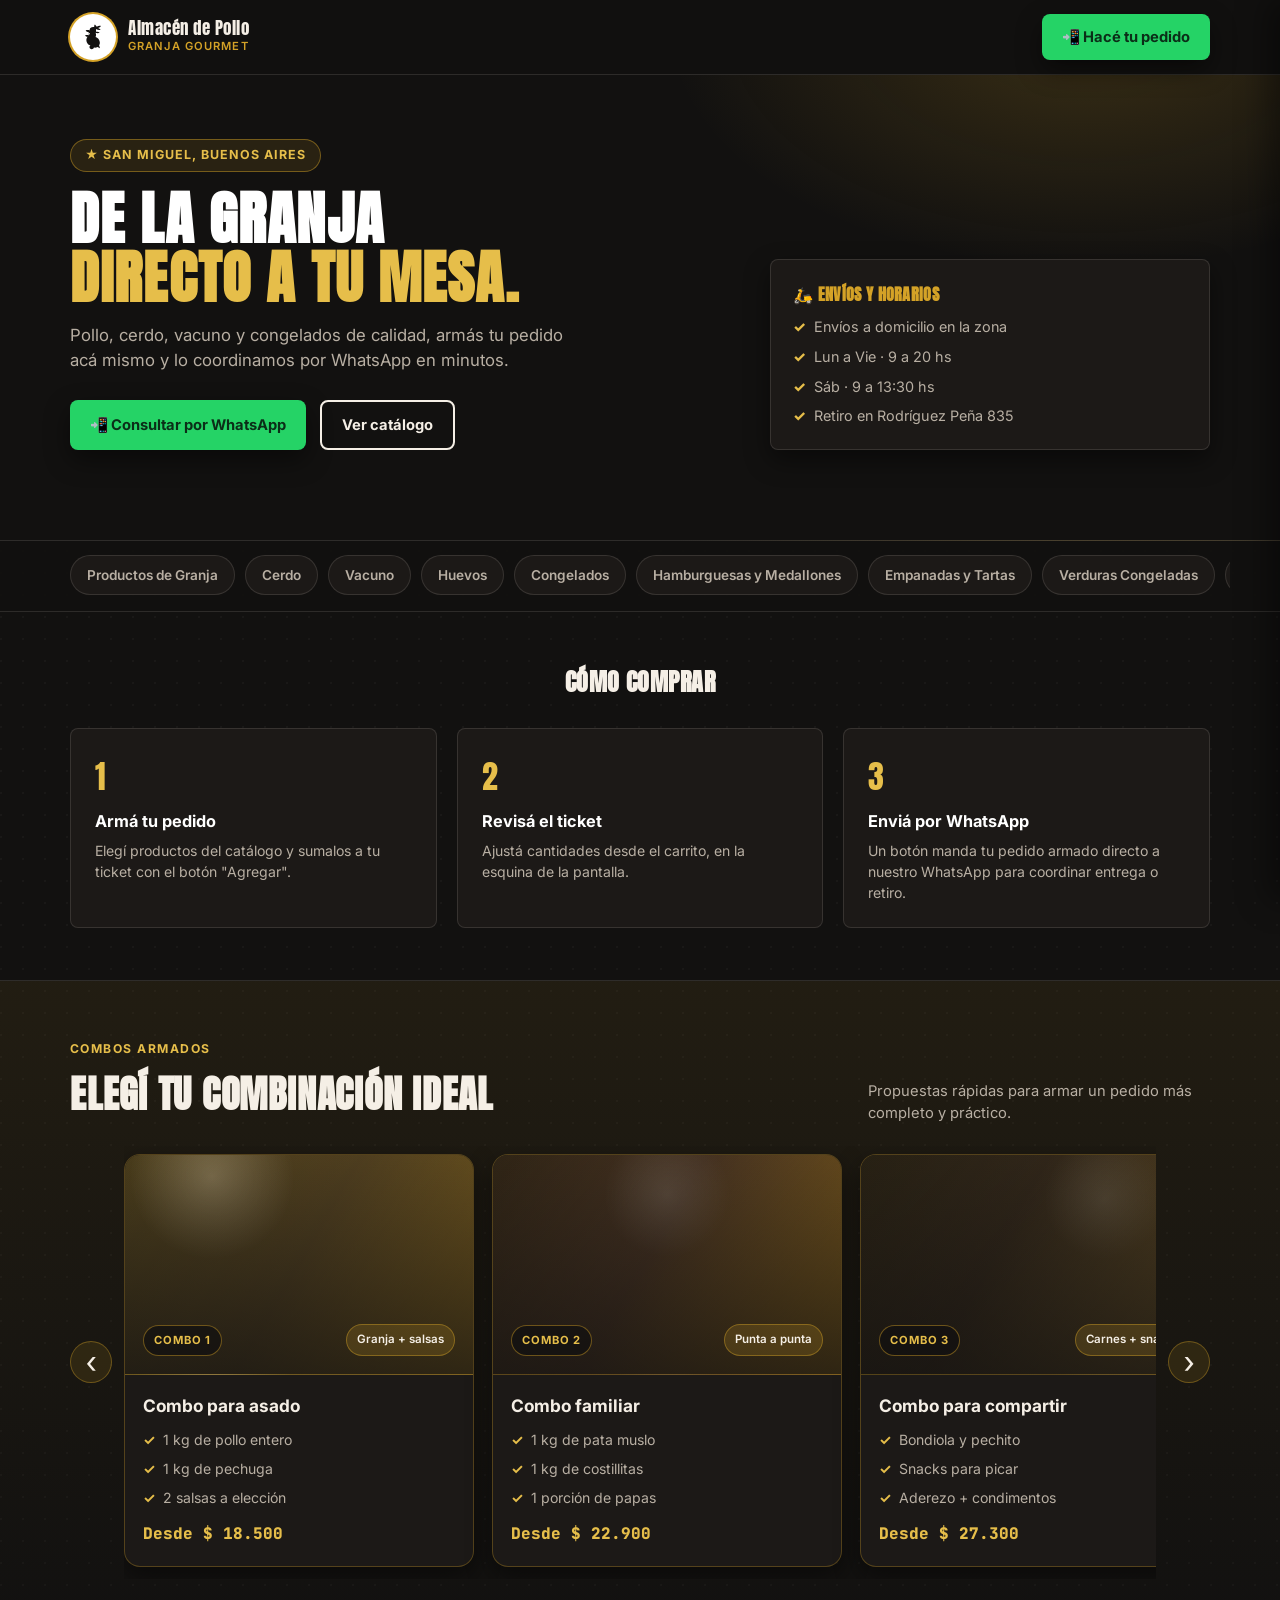
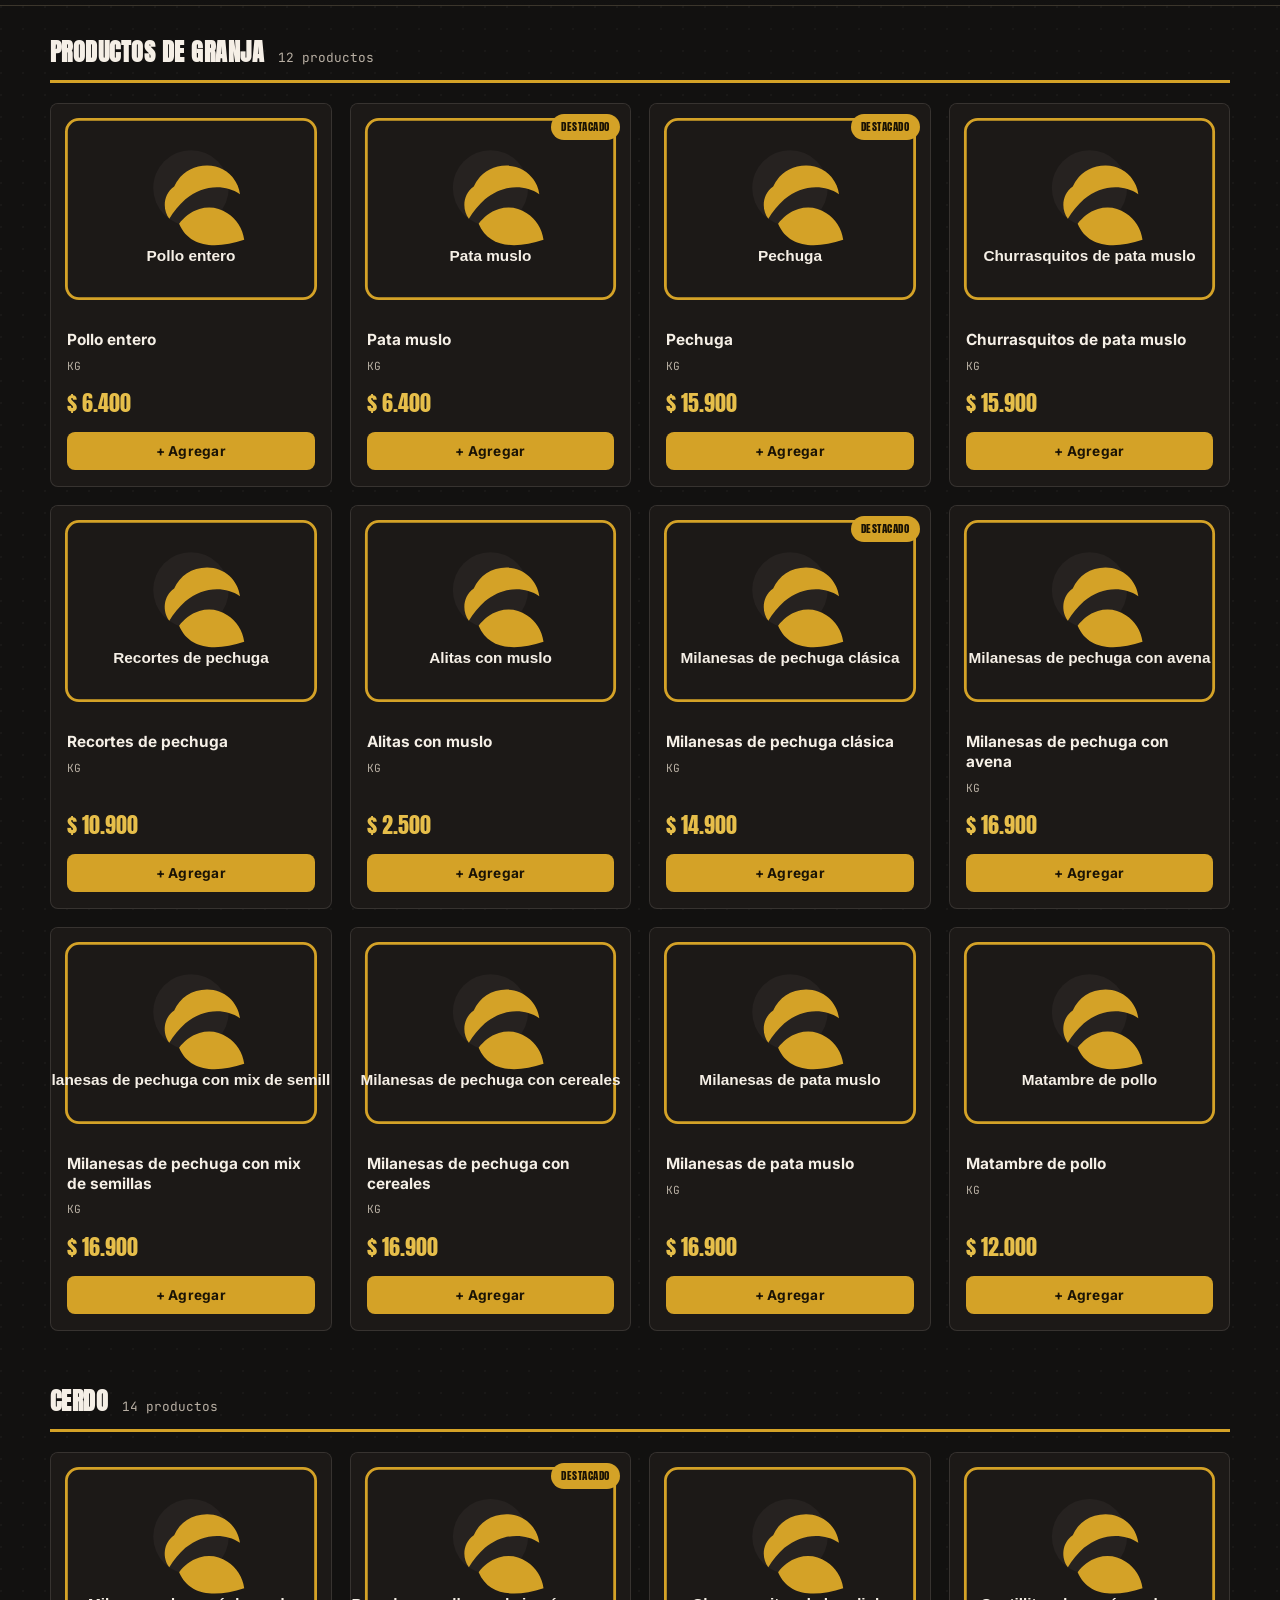
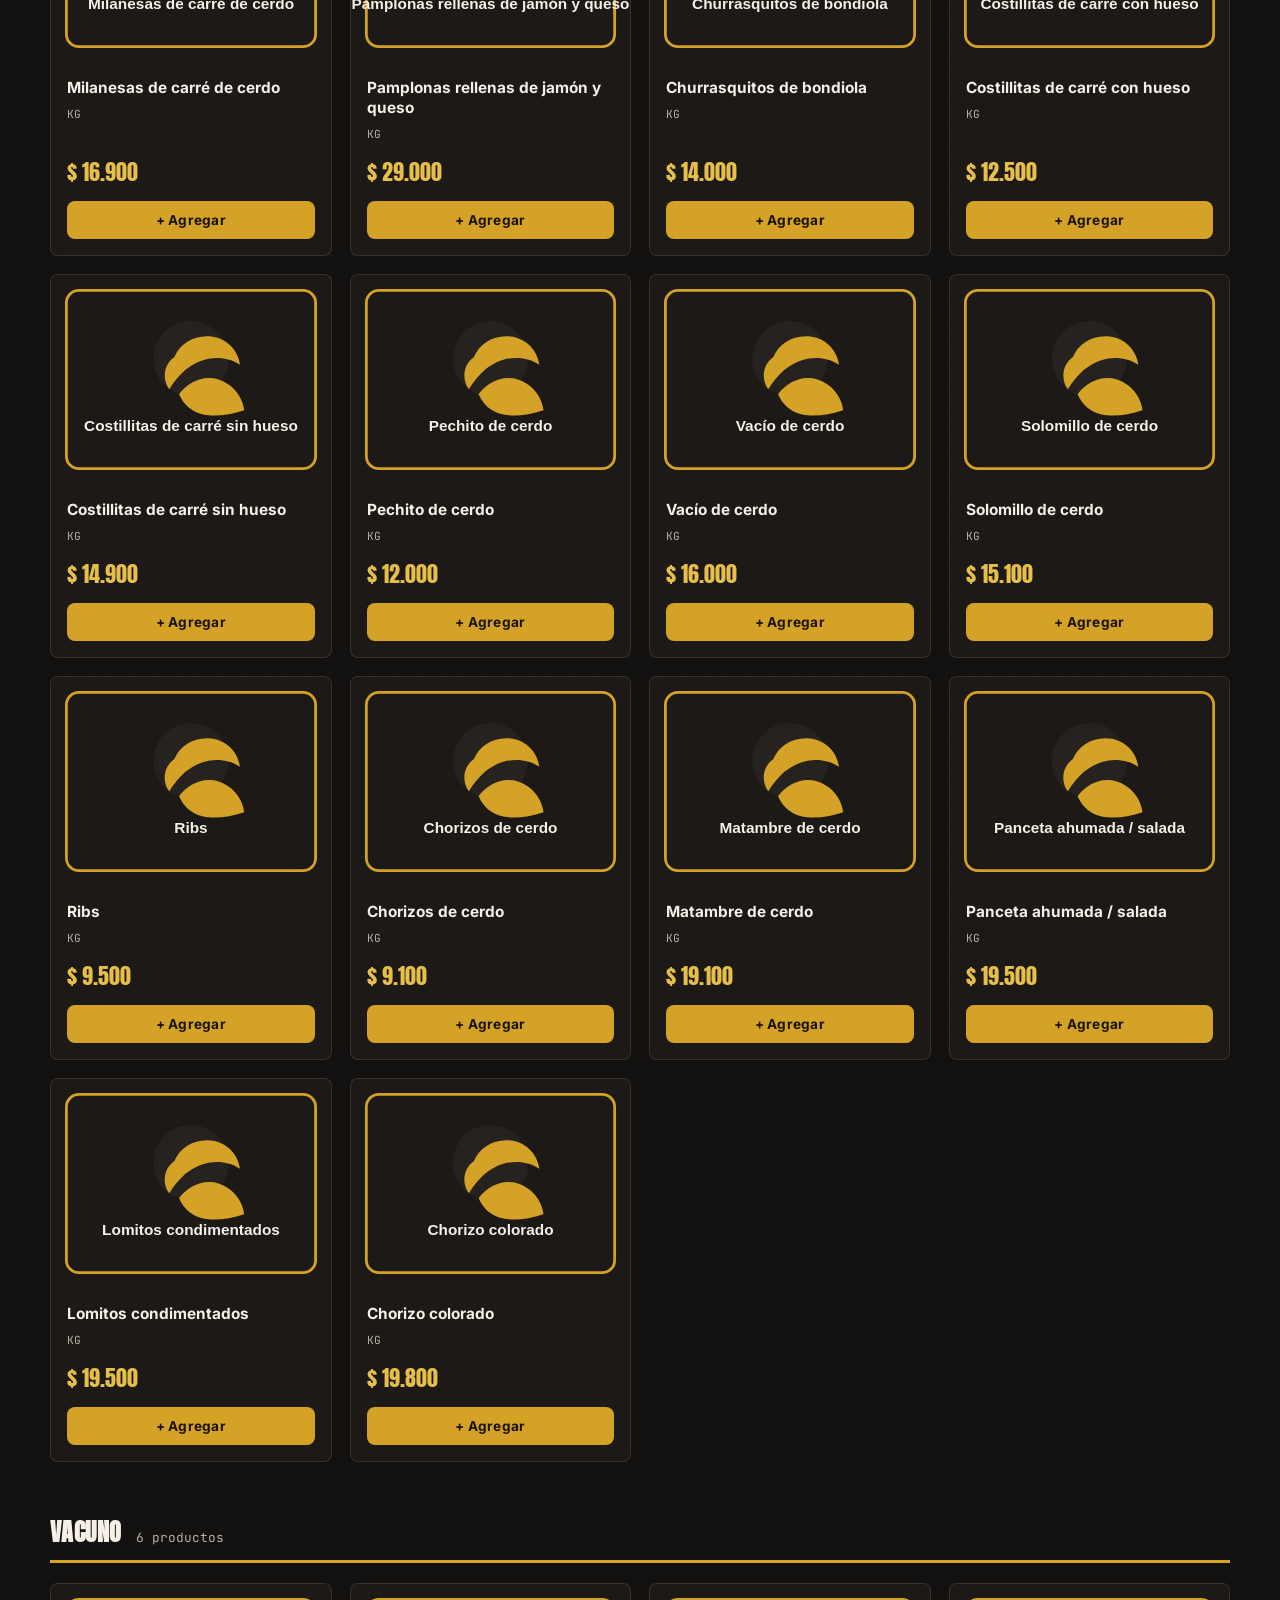
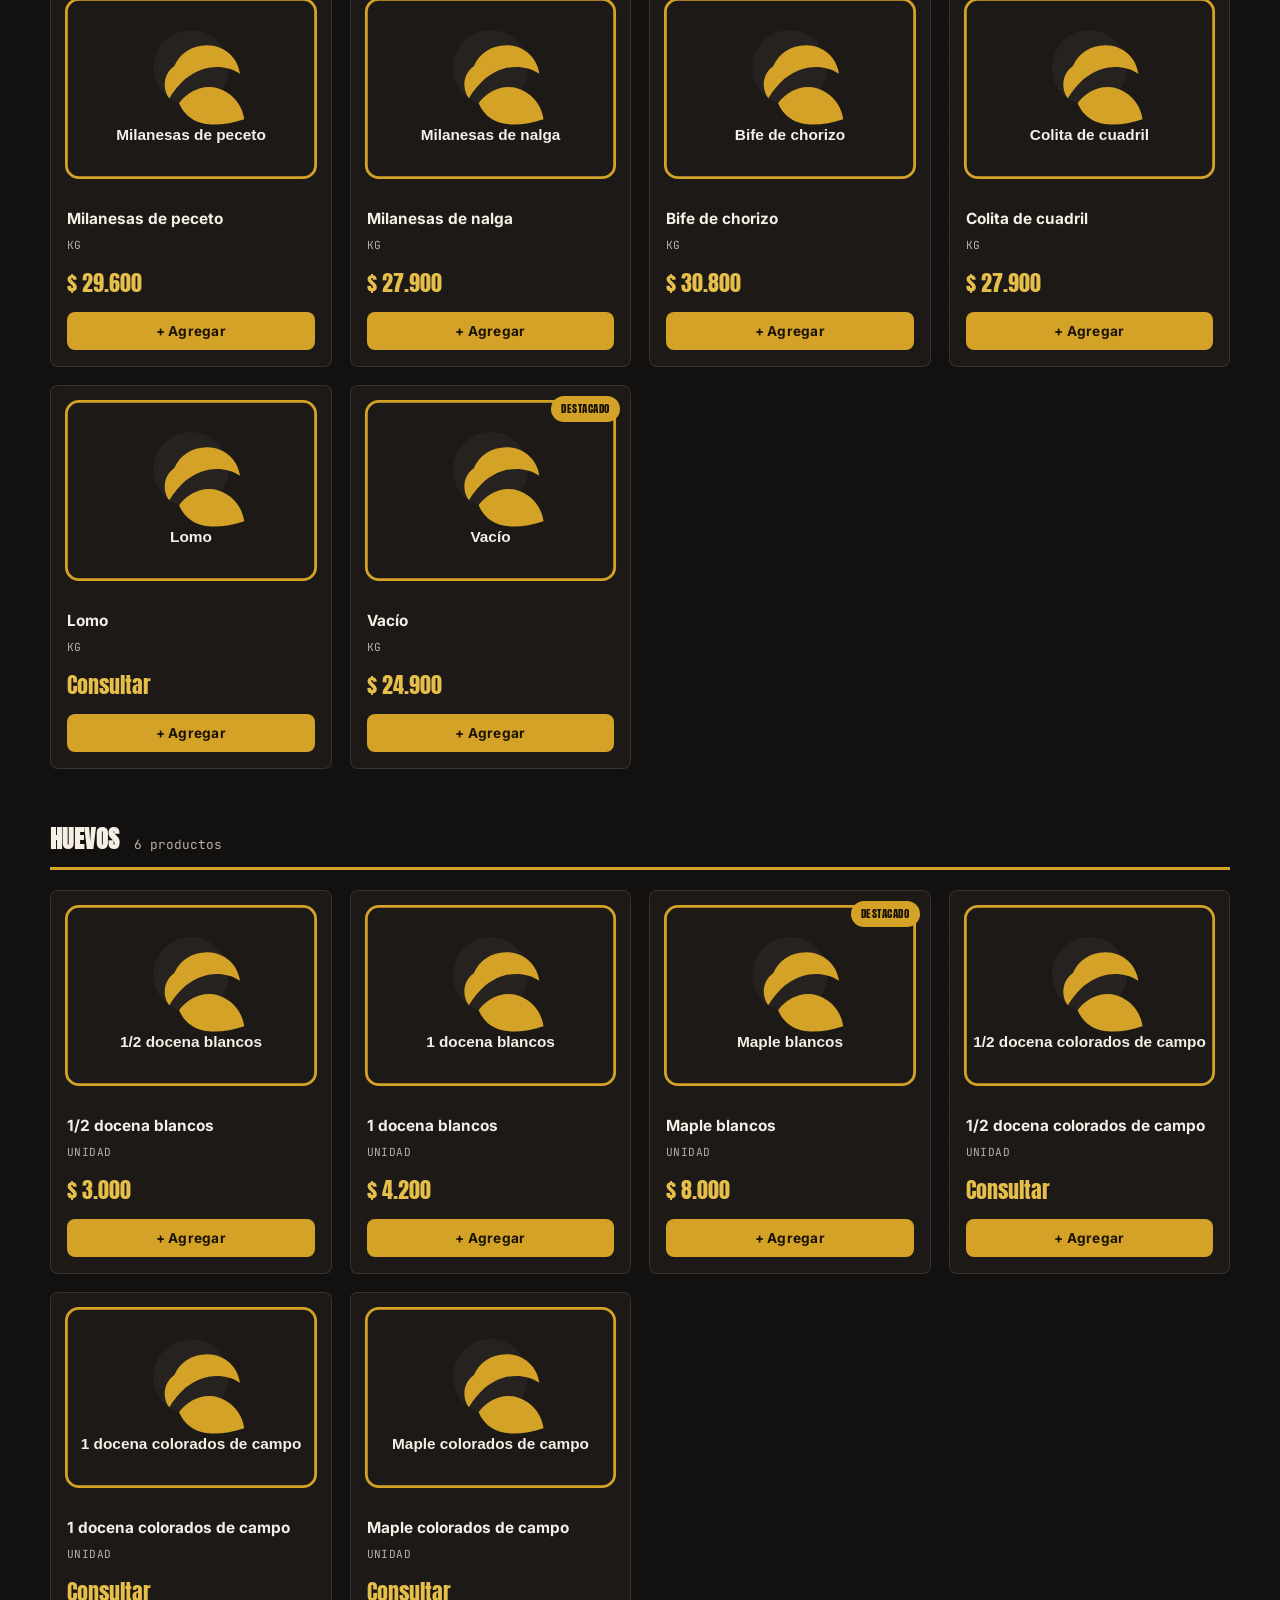
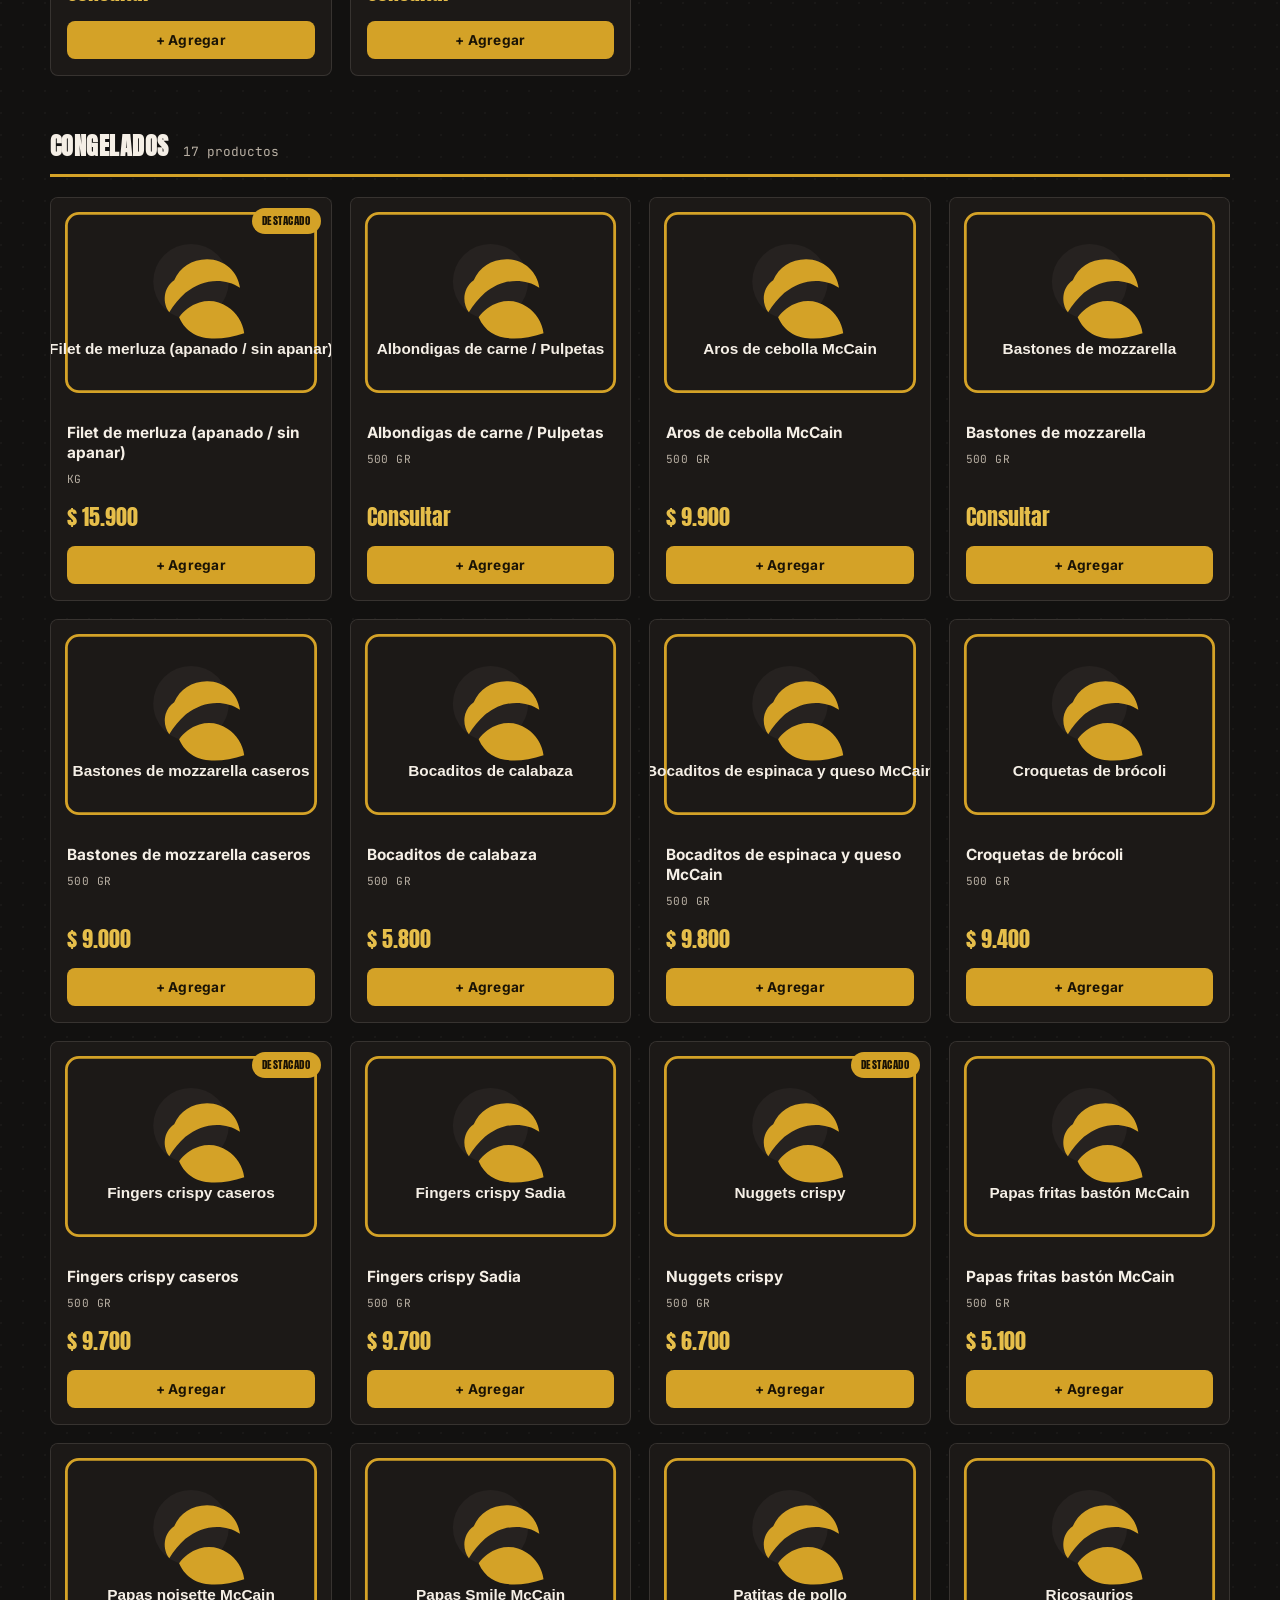
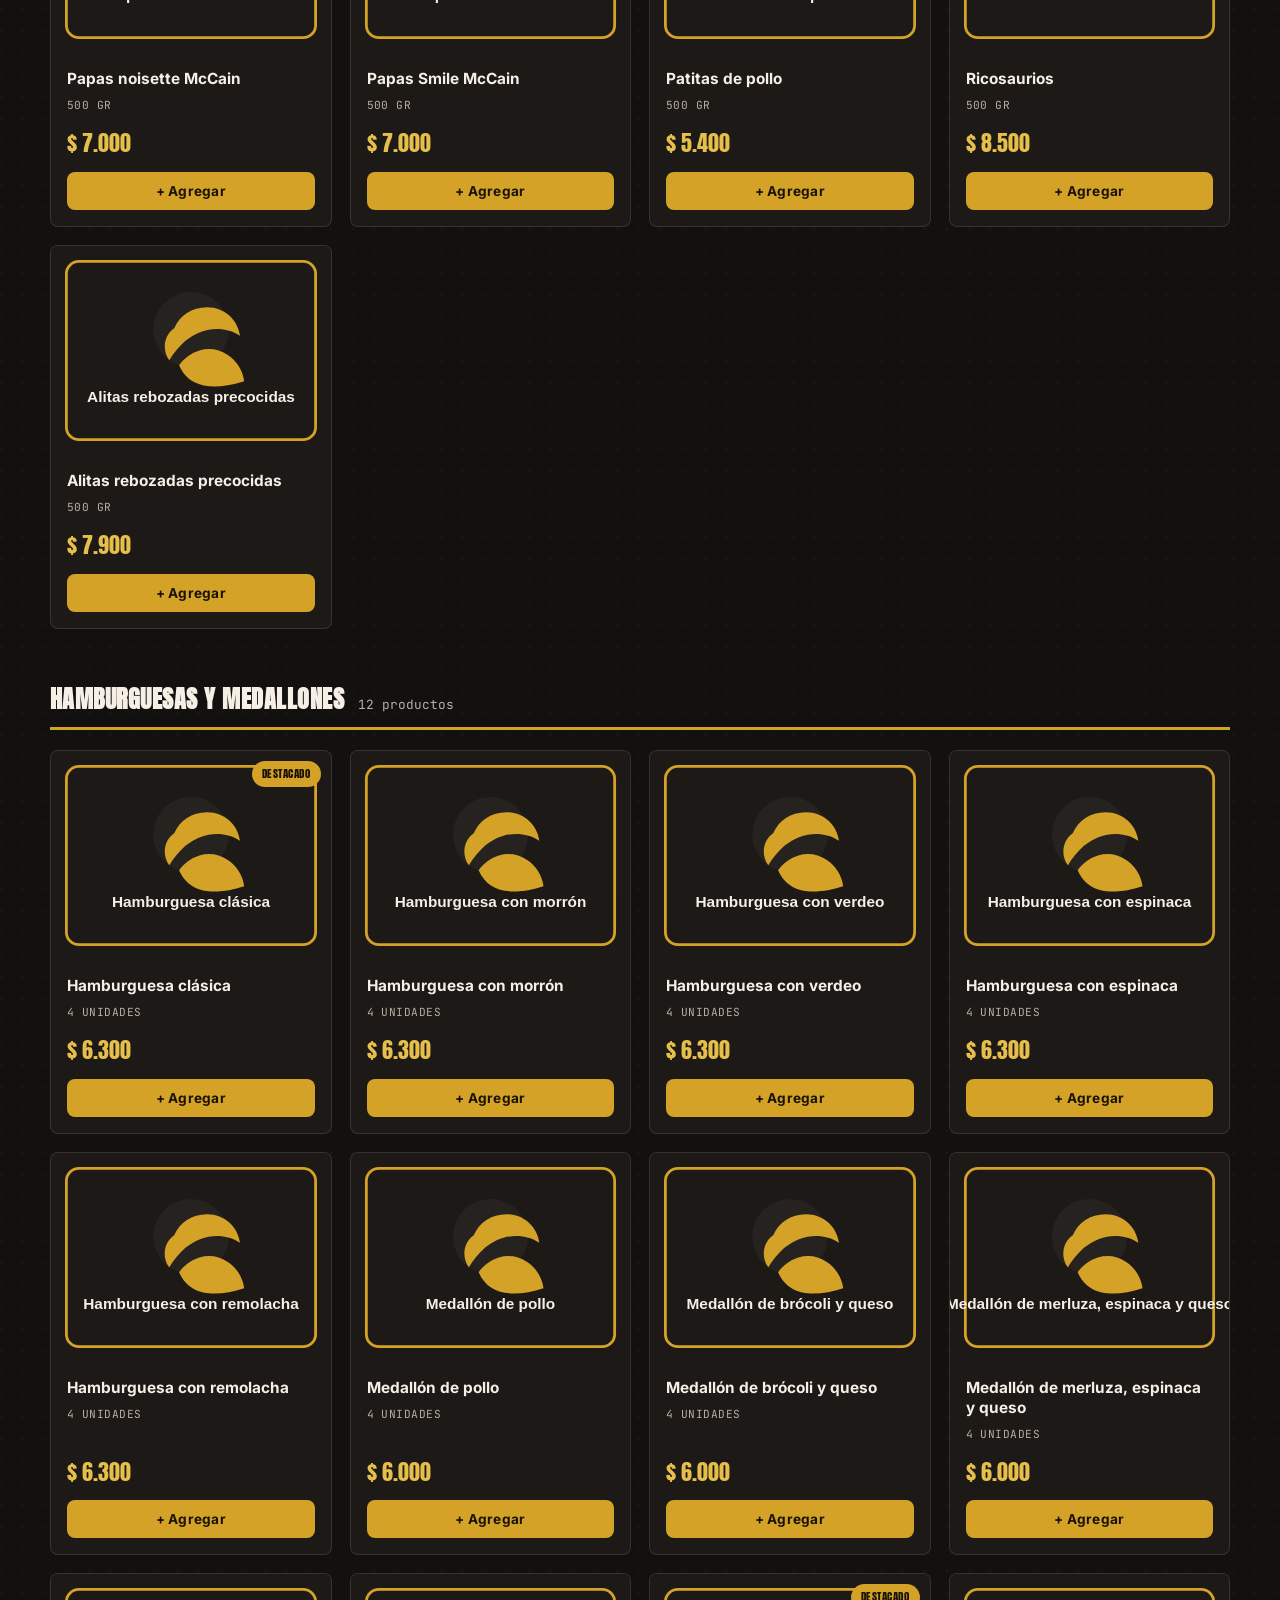
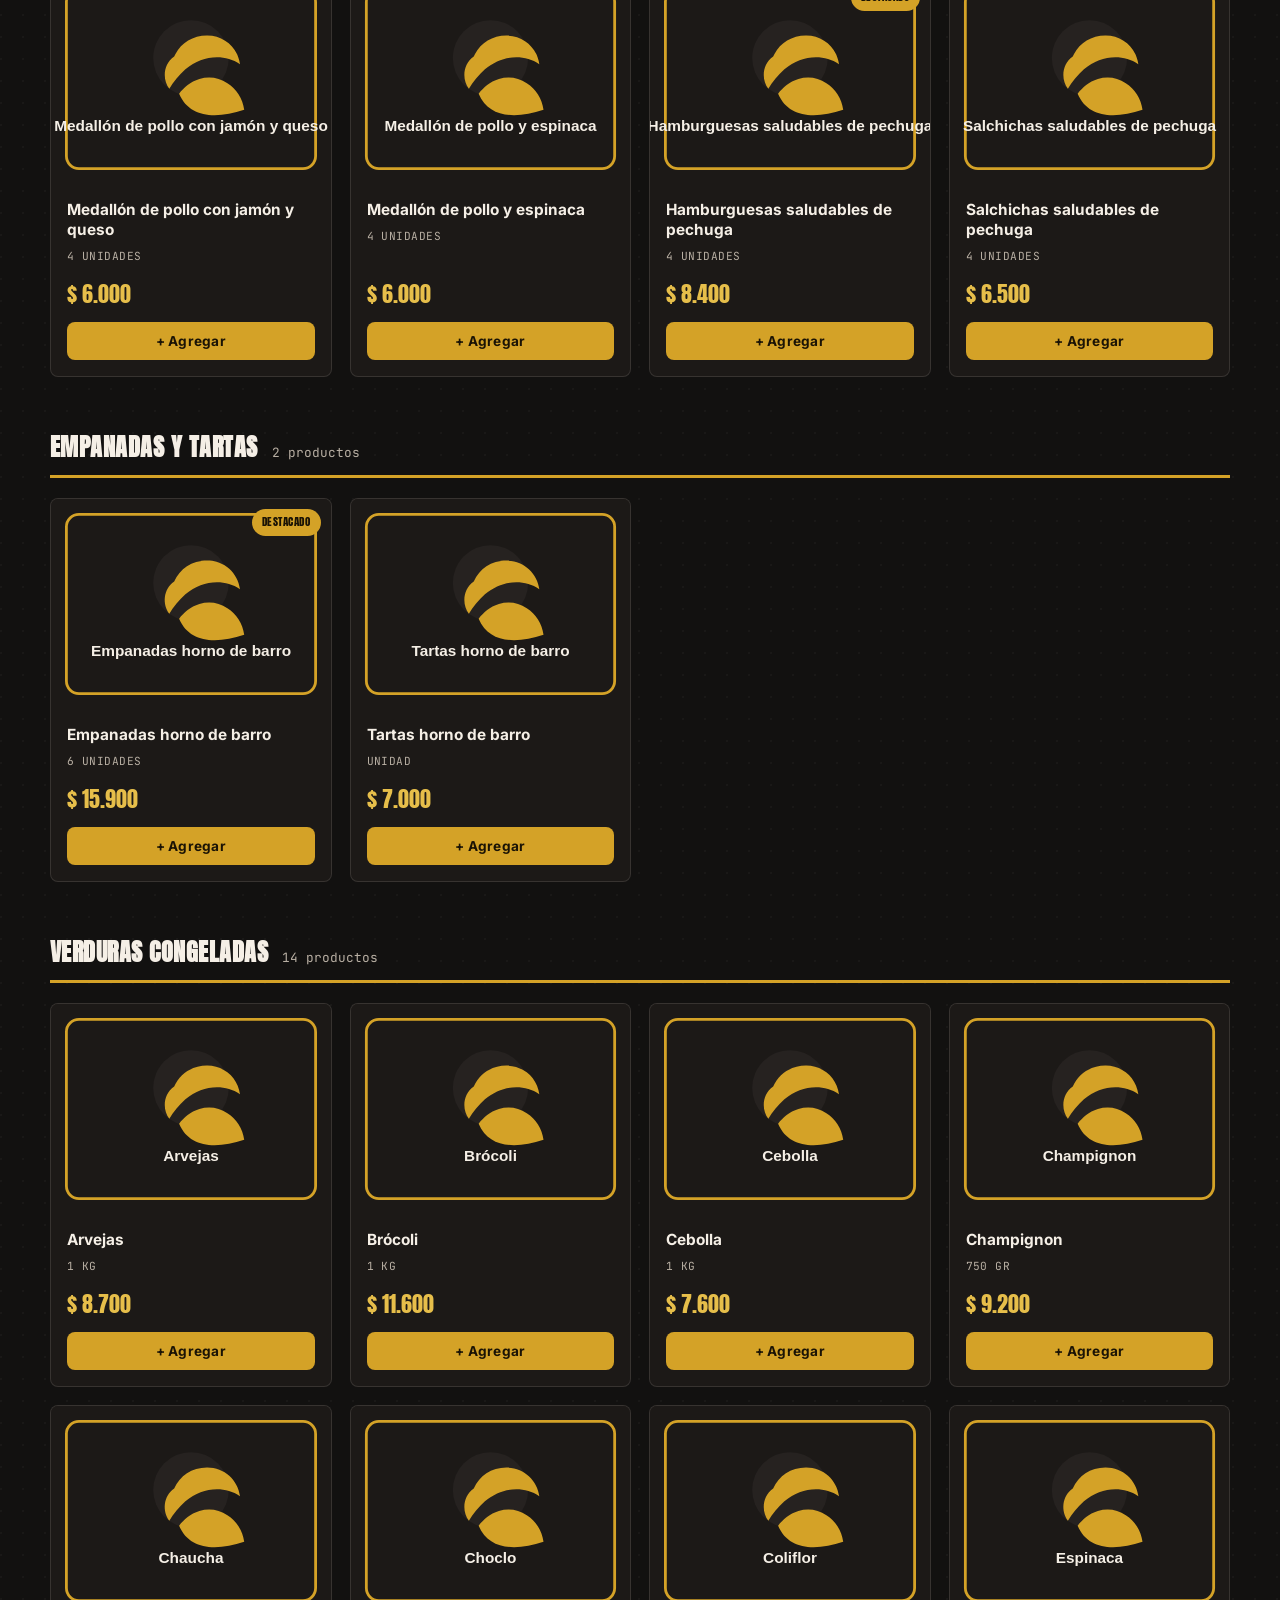
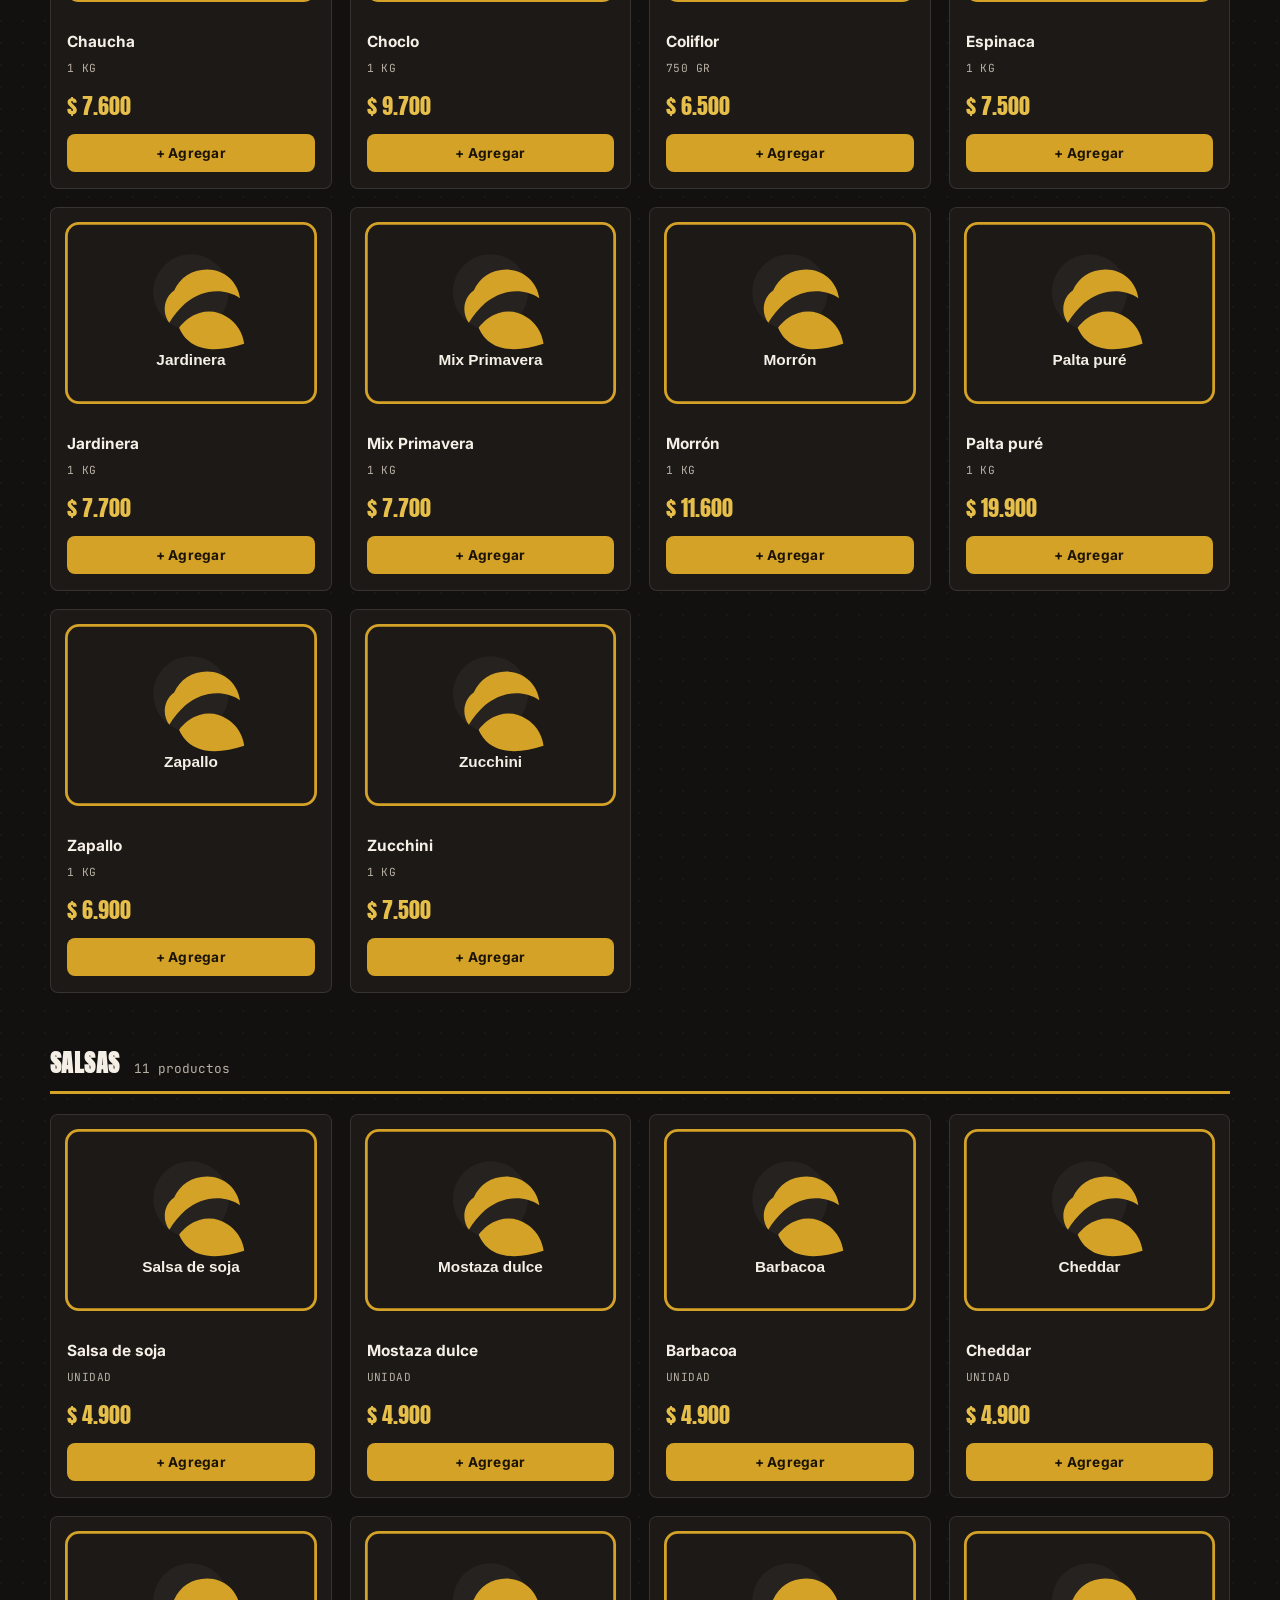
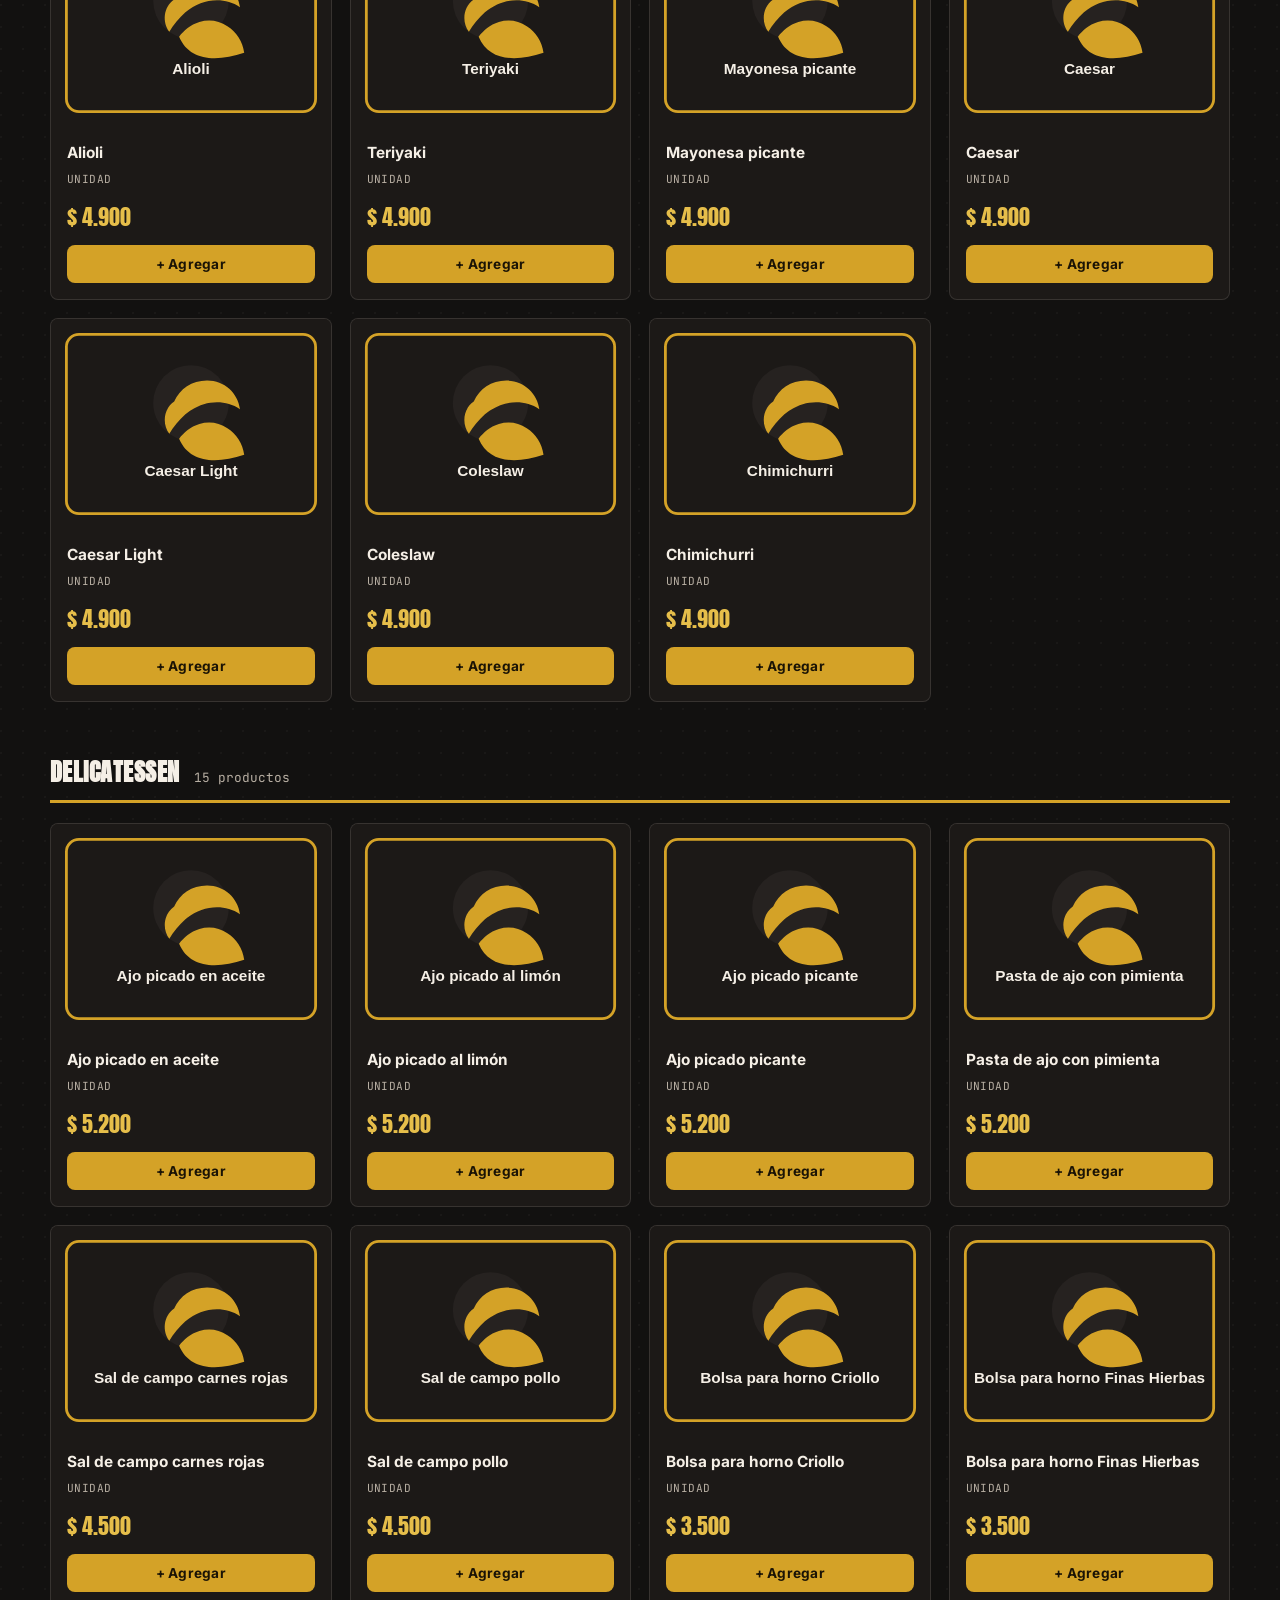
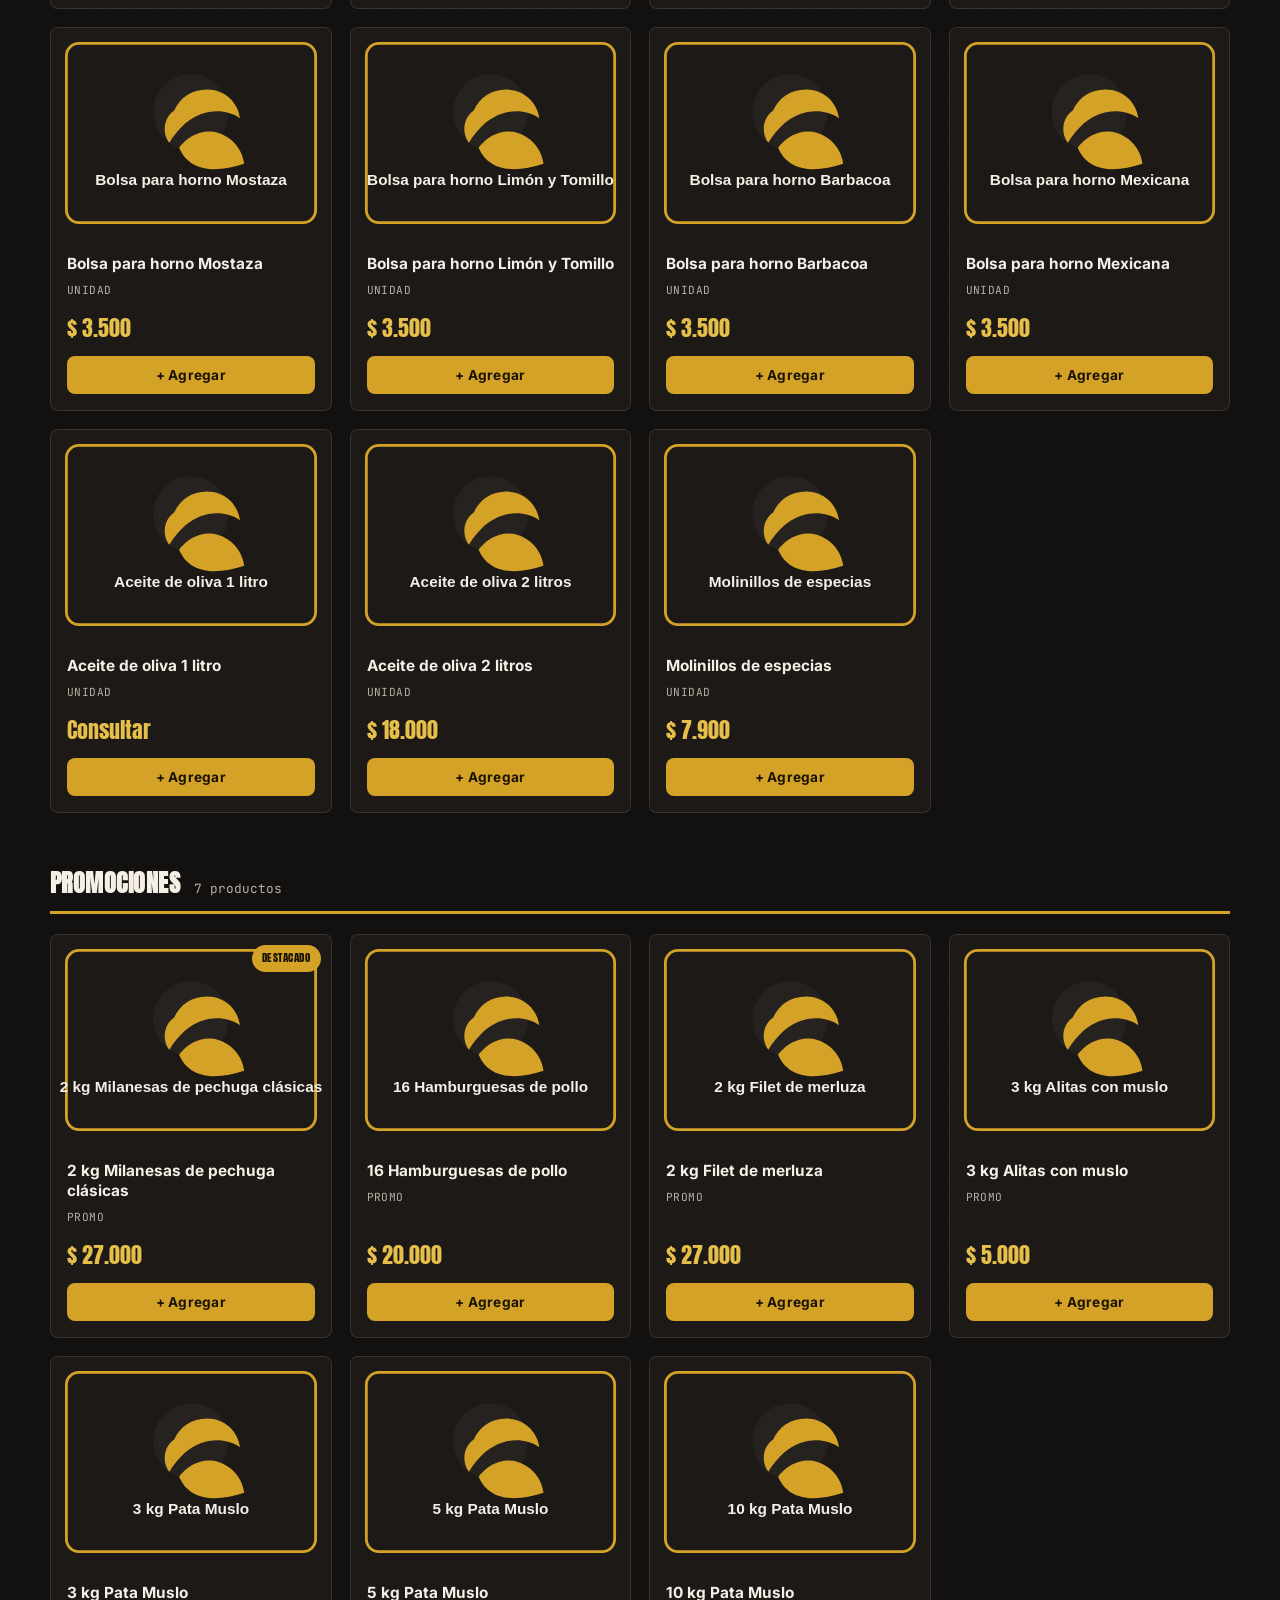
==== index.html @ 1ec7e3c0 "Rename index1.html to index.html" ====
<!DOCTYPE html>
<html lang="es-AR">
<head>
<meta charset="UTF-8">
<meta name="viewport" content="width=device-width, initial-scale=1.0">
<title>Almacén de Pollo · Granja Gourmet</title>
<link rel="preconnect" href="https://fonts.googleapis.com">
<link rel="preconnect" href="https://fonts.gstatic.com" crossorigin>
<link href="https://fonts.googleapis.com/css2?family=Anton&family=Inter:wght@400;500;600;700;800&family=JetBrains+Mono:wght@400;500;600;700&display=swap" rel="stylesheet">
<link rel="stylesheet" href="css/styles.css">
</head>
<body>

<!-- ============================================
     HEADER
     ============================================ -->
<header class="site-header">
  <div class="container">
    <div class="brand">
      <div class="brand-badge">
        <!-- Ícono de gallo, inspirado en el isologo real (círculo blanco + gallo).
             Reemplazar por el archivo de logo definitivo del cliente cuando esté disponible. -->
        <svg viewBox="0 0 100 100" xmlns="http://www.w3.org/2000/svg" aria-label="Almacén de Pollo">
          <path fill="#121110" d="M62 18c4-3 9-4 13-2-2 3-5 5-9 6 3 1 6 3 8 6-5 1-10 0-14-3-1 3-1 6 0 9 4-1 8 0 11 3-4 2-9 2-13 0 2 4 2 9 0 13 7 2 12 8 13 15 1 4 0 8-2 11l3 9-8-4c-3 2-7 3-11 2-1 3-4 5-7 5-4 0-7-3-7-7 0-2 1-4 3-5-5-1-9-4-11-9-3-6-2-13 2-18-3 0-6-2-8-4 4-2 9-2 13 0-2-3-2-7-1-10-4 0-8-2-10-5 4-2 9-2 13 0-1-3 0-6 2-8 3-3 8-4 12-3-1-3 0-6 2-8z"/>
          <circle cx="38" cy="40" r="2.4" fill="#fff"/>
        </svg>
      </div>
      <div>
        <div class="brand-name">Almacén de Pollo</div>
        <div class="brand-tag">Granja Gourmet</div>
      </div>
    </div>
    <a class="btn btn-wa" href="https://wa.me/541131405747" target="_blank" rel="noopener">
      📲 Hacé tu pedido
    </a>
  </div>
</header>

<!-- ============================================
     HERO
     ============================================ -->
<section class="hero">
  <div class="container">
    <div>
      <span class="hero-eyebrow">★ San Miguel, Buenos Aires</span>
      <h1>De la granja<br><span>directo a tu mesa.</span></h1>
      <p>Pollo, cerdo, vacuno y congelados de calidad, armás tu pedido acá mismo y lo coordinamos por WhatsApp en minutos.</p>
      <div class="hero-ctas">
        <a class="btn btn-wa" href="https://wa.me/541131405747" target="_blank" rel="noopener">📲 Consultar por WhatsApp</a>
        <a class="btn btn-ghost" href="#catalogo">Ver catálogo</a>
      </div>
    </div>
    <div class="hero-card">
      <h3>🛵 Envíos y horarios</h3>
      <ul>
        <li>Envíos a domicilio en la zona</li>
        <li>Lun a Vie · 9 a 20 hs</li>
        <li>Sáb · 9 a 13:30 hs</li>
        <li>Retiro en Rodríguez Peña 835</li>
      </ul>
    </div>
  </div>
</section>

<!-- ============================================
     NAV DE CATEGORÍAS (se completa por JS más adelante)
     ============================================ -->
<nav class="cat-nav" id="catNav" aria-label="Categorías del catálogo">
  <div class="container" id="catNavList"></div>
</nav>

<!-- ============================================
     CÓMO COMPRAR
     ============================================ -->
<section class="pasos">
  <div class="container">
    <h2>Cómo comprar</h2>
    <div class="pasos-grid">
      <div class="paso">
        <span class="paso-n">1</span>
        <h3>Armá tu pedido</h3>
        <p>Elegí productos del catálogo y sumalos a tu ticket con el botón "Agregar".</p>
      </div>
      <div class="paso">
        <span class="paso-n">2</span>
        <h3>Revisá el ticket</h3>
        <p>Ajustá cantidades desde el carrito, en la esquina de la pantalla.</p>
      </div>
      <div class="paso">
        <span class="paso-n">3</span>
        <h3>Enviá por WhatsApp</h3>
        <p>Un botón manda tu pedido armado directo a nuestro WhatsApp para coordinar entrega o retiro.</p>
      </div>
    </div>
  </div>
</section>

<!-- ============================================
     COMBOS ARMADOS
     ============================================ -->
<section class="combos-showcase" aria-label="Combos armados">
  <div class="container">
    <div class="section-title-wrap">
      <div>
        <span class="eyebrow">Combos armados</span>
        <h2>Elegí tu combinación ideal</h2>
      </div>
      <p>Propuestas rápidas para armar un pedido más completo y práctico.</p>
    </div>

    <div class="combo-carousel" data-carousel>
      <button class="combo-arrow combo-prev" type="button" aria-label="Ver combos anteriores">‹</button>

      <div class="combo-track" data-track>
        <article class="combo-card">
          <div class="combo-media combo-media-1">
            <span class="combo-badge">Combo 1</span>
            <span class="combo-label">Granja + salsas</span>
          </div>
          <div class="combo-info">
            <h3>Combo para asado</h3>
            <ul>
              <li>1 kg de pollo entero</li>
              <li>1 kg de pechuga</li>
              <li>2 salsas a elección</li>
            </ul>
            <div class="combo-price">Desde $ 18.500</div>
          </div>
        </article>

        <article class="combo-card">
          <div class="combo-media combo-media-2">
            <span class="combo-badge">Combo 2</span>
            <span class="combo-label">Punta a punta</span>
          </div>
          <div class="combo-info">
            <h3>Combo familiar</h3>
            <ul>
              <li>1 kg de pata muslo</li>
              <li>1 kg de costillitas</li>
              <li>1 porción de papas</li>
            </ul>
            <div class="combo-price">Desde $ 22.900</div>
          </div>
        </article>

        <article class="combo-card">
          <div class="combo-media combo-media-3">
            <span class="combo-badge">Combo 3</span>
            <span class="combo-label">Carnes + snacks</span>
          </div>
          <div class="combo-info">
            <h3>Combo para compartir</h3>
            <ul>
              <li>Bondiola y pechito</li>
              <li>Snacks para picar</li>
              <li>Aderezo + condimentos</li>
            </ul>
            <div class="combo-price">Desde $ 27.300</div>
          </div>
        </article>
      </div>

      <button class="combo-arrow combo-next" type="button" aria-label="Ver más combos">›</button>
    </div>
  </div>
</section>

<!-- ============================================
     CATÁLOGO (se completa por JS más adelante)
     ============================================ -->
<main class="catalogo container" id="catalogo">
  <div id="catalogRoot"></div>
</main>

<!-- ============================================
     POR QUÉ ELEGIRNOS
     ============================================ -->
<section class="confianza">
  <div class="container">
    <h2>Por qué elegirnos</h2>
    <div class="conf-item">
      <span class="num">01</span>
      <h3>Siempre fresco</h3>
      <p>Recibimos mercadería seguido y separamos lo que va directo al freezer para que llegue en su punto.</p>
    </div>
    <div class="conf-item">
      <span class="num">02</span>
      <h3>Prolijo, de punta a punta</h3>
      <p>Cortes parejos, envasado prolijo y buena presentación en cada pedido, sea chico o grande.</p>
    </div>
    <div class="conf-item">
      <span class="num">03</span>
      <h3>Variedad real</h3>
      <p>Más de 100 productos entre pollo, cerdo, vacuno, congelados, salsas y delicatessen, todo en un solo lugar.</p>
    </div>
  </div>
</section>

<!-- ============================================
     UBICACIÓN
     ============================================ -->
<section class="ubicacion">
  <div class="container">
    <div>
      <h2>Ubicación y contacto</h2>
      <ul class="info-list">
        <li><b>📍 Dirección:</b> Rodríguez Peña 835, San Miguel, Buenos Aires</li>
        <li><b>📱 WhatsApp:</b> <a href="https://wa.me/541131405747" target="_blank" rel="noopener">11 3140-5747</a></li>
        <li><b>🕒 Horarios:</b> Lun a Vie 9-20 hs · Sáb 9-13:30 hs · Dom cerrado</li>
      </ul>
      <a class="btn btn-wa" href="https://wa.me/541131405747" target="_blank" rel="noopener">📲 Escribinos ahora</a>
    </div>
    <div class="map-embed">
      <iframe
        title="Ubicación Almacén de Pollo"
        loading="lazy"
        src="https://www.google.com/maps?q=Rodr%C3%ADguez+Pe%C3%B1a+835,+San+Miguel,+Buenos+Aires&output=embed">
      </iframe>
    </div>
  </div>
</section>

<footer class="site-footer">
  <div class="container site-footer-inner">
    <div class="footer-brand">
      <p><strong>Almacén de Pollo · Granja Gourmet</strong></p>
      <p>Carne fresca, cortes de calidad y atención directa en San Miguel.</p>
    </div>

    <div class="footer-links">
      <h4>Contacto</h4>
      <ul>
        <li><a href="https://wa.me/541131405747" target="_blank" rel="noopener">WhatsApp: 11 3140-5747</a></li>
        <li><a href="mailto:hola@almacendepollo.com.ar">hola@almacendepollo.com.ar</a></li>
        <li><a href="https://www.instagram.com/" target="_blank" rel="noopener">Instagram: @almacendepollo</a></li>
        <li><a href="https://www.facebook.com/" target="_blank" rel="noopener">Facebook: /almacendepollo</a></li>
      </ul>
    </div>

    <div class="footer-links">
      <h4>Visitanos</h4>
      <ul>
        <li>Rodríguez Peña 835</li>
        <li>San Miguel, Buenos Aires</li>
        <li>Lun a Vie 9-20 hs · Sáb 9-13:30 hs</li>
      </ul>
    </div>
  </div>
</footer>

<!-- ============================================
     CARRITO FLOTANTE (se completa por JS más adelante)
     ============================================ -->
<div class="overlay" id="overlay"></div>

<button class="cart-fab" id="cartFab" hidden>
  🧾 <span class="label">Ver pedido</span>
  <span class="count" id="cartCount">0</span>
</button>

<aside class="cart-panel" id="cartPanel" aria-label="Tu pedido">
  <div class="cart-panel-head">
    <h2>🧾 Tu pedido</h2>
    <button class="cart-close" id="cartClose" aria-label="Cerrar carrito">✕</button>
  </div>
  <div class="ticket" id="ticketBody">
    <p class="ticket-empty">Todavía no agregaste productos.<br>Volvé al catálogo y tocá "Agregar".</p>
  </div>
  <div class="customer-form">
    <div class="field">
      <label for="clienteNombre">Nombre</label>
      <input id="clienteNombre" type="text" placeholder="Tu nombre" autocomplete="name">
    </div>

    <div class="field">
      <label for="clienteDireccion">Dirección</label>
      <input id="clienteDireccion" type="text" placeholder="Calle y número" autocomplete="street-address">
    </div>

    <div class="field">
      <label for="clienteObservaciones">Observaciones</label>
      <textarea id="clienteObservaciones" rows="3" placeholder="¿Algo para aclarar?"></textarea>
    </div>

    <label class="checkbox-row" for="vaciarDespues">
      <input id="vaciarDespues" type="checkbox">
      <span>Vaciar carrito después de enviar</span>
    </label>
  </div>

  <div class="cart-panel-foot">
    <div class="cart-total"><span>Total</span><b id="cartTotal">$0</b></div>
    <a class="btn btn-primary btn-block" id="sendWa" href="#" target="_blank" rel="noopener">
      📲 Enviar pedido por WhatsApp
    </a>
    <p class="cart-note">Los precios pueden variar sin previo aviso. Se confirman por WhatsApp antes de cerrar la compra.</p>
  </div>
</aside>

<div id="toast" class="toast" aria-live="polite" aria-atomic="true"></div>

<script src="js/catalog-data.js"></script>
<script src="js/utils.js"></script>
<script src="js/app.js"></script>
<script src="js/ui.js"></script>
<script src="js/cart.js"></script>
</body>
</html>
---- css/styles.css ----
/* ============================================
   TOKENS
   Paleta: negro / blanco / dorado — sin naranja.
   El dorado es el único acento de color en toda la página.
   ============================================ */
:root{
  --bg:          #121110;   /* negro cálido, fondo principal */
  --bg-elev:     #1C1917;   /* paneles / tarjetas */
  --bg-elev-2:   #262220;   /* hover / bordes internos */
  --texto:       #F5EFE6;   /* blanco cálido, texto principal */
  --texto-suave: #B8AFA3;   /* gris cálido, texto secundario */

  --dorado:      #D4A227;   /* acento único: dorado */
  --dorado-claro:#E6BE4A;   /* hover / brillo */
  --dorado-osc:  #A67E1E;   /* variante oscura para contraste sobre claro */

  --linea:       rgba(245,239,230,0.12);

  /* el ticket/carrito se mantiene como papel real, a propósito:
     contraste físico "boleta de papel" sobre la app oscura */
  --papel:       #F2E9D3;
  --papel-osc:   #E8DBB9;
  --tinta-papel: #241C13;

  --display: 'Anton', sans-serif;
  --body: 'Inter', sans-serif;
  --mono: 'JetBrains Mono', monospace;

  --radius: 8px;
  --sombra: 0 10px 26px rgba(0,0,0,0.45);
}

*{ box-sizing: border-box; margin:0; padding:0; }
html{ scroll-behavior: smooth; }

body{
  background: var(--bg);
  color: var(--texto);
  font-family: var(--body);
  line-height: 1.5;
  background-image: radial-gradient(circle at 1px 1px, rgba(245,239,230,0.035) 1px, transparent 0);
  background-size: 22px 22px;
}

img{ max-width:100%; display:block; }
button{ font-family:inherit; cursor:pointer; border:none; background:none; }
a{ color:inherit; text-decoration:none; }
ul{ list-style:none; }

h1,h2,h3{ font-family: var(--display); letter-spacing:0.02em; text-transform:uppercase; color: var(--texto); }

.container{ max-width: 1180px; margin:0 auto; padding: 0 20px; }

a:focus-visible, button:focus-visible, input:focus-visible{
  outline: 3px solid var(--dorado);
  outline-offset: 2px;
}

@media (prefers-reduced-motion: reduce){
  *{ animation-duration: 0.001ms !important; transition-duration: 0.001ms !important; }
}

/* ============================================
   HEADER
   ============================================ */
.site-header{
  position: sticky; top:0; z-index: 50;
  background: rgba(18,17,16,0.92);
  backdrop-filter: blur(8px);
  border-bottom: 1px solid var(--linea);
}
.site-header .container{
  display:flex; align-items:center; justify-content:space-between;
  padding-top:14px; padding-bottom:14px; gap:16px;
}
.brand{ display:flex; align-items:center; gap:12px; }
.brand-badge{
  width:46px; height:46px; border-radius:50%;
  background: #fff;
  display:flex; align-items:center; justify-content:center;
  flex-shrink:0; padding:7px;
  box-shadow: 0 0 0 2px var(--dorado);
}
.brand-badge svg{ width:100%; height:100%; }
.brand-name{ font-family: var(--display); font-size:1.05rem; letter-spacing:0.03em; line-height:1.15; color:var(--texto); }
.brand-tag{ font-family: var(--body); font-size:0.7rem; color: var(--dorado); text-transform: uppercase; letter-spacing: 0.1em; font-weight:600; }

.btn{
  display:inline-flex; align-items:center; justify-content:center; gap:8px;
  padding: 12px 20px; border-radius: var(--radius);
  font-weight:700; font-size:0.92rem;
  transition: transform 0.15s ease, box-shadow 0.15s ease;
  white-space: nowrap;
}
.btn:hover{ transform: translateY(-2px); }
.btn-wa{ background:#25D366; color:#0b2e18; box-shadow: var(--sombra); } /* verde WhatsApp: se mantiene, es el color de marca de WhatsApp, no de nuestra paleta */
.btn-ghost{ background: transparent; border: 2px solid var(--texto); color: var(--texto); }
.btn-primary{ background: var(--dorado); color:#1A1305; }
.btn-block{ width:100%; }
.btn[disabled]{ opacity:0.4; cursor:not-allowed; transform:none; }

/* ============================================
   HERO
   ============================================ */
.hero{
  position:relative; overflow:hidden;
  padding: 64px 0 90px;
  background:
    radial-gradient(ellipse 700px 400px at 85% -10%, rgba(212,162,39,0.20), transparent 60%),
    var(--bg);
  border-bottom: 1px solid var(--linea);
}
.hero .container{ display:grid; grid-template-columns: 1.2fr 0.8fr; gap:40px; align-items:end; }
.hero-eyebrow{
  display:inline-flex; align-items:center; gap:8px;
  background: rgba(212,162,39,0.12); border:1px solid rgba(212,162,39,0.45);
  color: var(--dorado-claro);
  padding:6px 14px; border-radius:999px; font-size:0.78rem; letter-spacing:0.08em; text-transform:uppercase; font-weight:700;
  margin-bottom:18px;
}
.hero h1{ color:#fff; font-size: clamp(2.4rem, 5vw, 3.6rem); line-height:1.02; margin-bottom:16px; }
.hero h1 span{ color: var(--dorado-claro); }
.hero p{ color: var(--texto-suave); font-size:1.05rem; max-width: 46ch; margin-bottom:26px; }
.hero-ctas{ display:flex; gap:14px; flex-wrap:wrap; }

.hero-card{
  background: var(--bg-elev); color: var(--texto);
  border-radius: var(--radius); padding:22px;
  box-shadow: var(--sombra);
  border: 1px solid var(--linea);
}
.hero-card h3{ font-size:1rem; margin-bottom:10px; color:var(--dorado); }
.hero-card ul{ display:flex; flex-direction:column; gap:8px; font-size:0.9rem; }
.hero-card li{ display:flex; gap:8px; align-items:flex-start; color: var(--texto-suave); }
.hero-card li::before{ content:"✓"; color: var(--dorado-claro); font-weight:800; }

/* ============================================
   NAV DE CATEGORÍAS
   ============================================ */
.cat-nav{
  position: sticky; top: 75px; z-index: 40;
  background: rgba(18,17,16,0.96);
  border-bottom: 1px solid var(--linea);
  padding: 14px 0;
}
.cat-nav .container{ display:flex; gap:10px; overflow-x:auto; padding-bottom:2px; scrollbar-width: thin; }
.chip{
  flex-shrink:0; padding:9px 16px; border-radius:999px;
  background: var(--bg-elev); border:1.5px solid var(--linea);
  font-weight:600; font-size:0.85rem; color: var(--texto-suave);
  transition: all 0.15s ease;
}
.chip:hover, .chip.is-active{ background: var(--dorado); border-color: var(--dorado); color:#1A1305; }

/* ============================================
   COMBOS ARMADOS
   ============================================ */
.combos-showcase{
  background: linear-gradient(180deg, rgba(212,162,39,0.08), rgba(18,17,16,0.08));
  border-top: 1px solid var(--linea);
  border-bottom: 1px solid var(--linea);
  padding: 54px 0 26px;
}
.section-title-wrap{
  display:flex; justify-content:space-between; align-items:flex-end; gap:18px;
  margin-bottom:22px;
}
.eyebrow{
  display:inline-block; margin-bottom:8px; color:var(--dorado-claro);
  font-size:0.76rem; font-weight:700; letter-spacing:0.12em; text-transform:uppercase;
}
.section-title-wrap h2{
  font-size: clamp(1.7rem, 3vw, 2.4rem);
}
.section-title-wrap p{
  max-width: 38ch; color: var(--texto-suave); font-size:0.92rem;
}
.combo-carousel{
  position: relative;
  display:flex; align-items:center; gap:12px;
}
.combo-track{
  display:flex; gap:18px; overflow-x:auto; scroll-snap-type:x proximity;
  scrollbar-width: none; padding:8px 2px 12px; flex:1;
}
.combo-track::-webkit-scrollbar{ display:none; }
.combo-card{
  flex: 0 0 min(350px, 80vw); scroll-snap-align:start;
  background: var(--bg-elev); border:1px solid rgba(212,162,39,0.3);
  border-radius: 16px; overflow:hidden; box-shadow: var(--sombra);
}
.combo-media{
  position:relative; display:flex; align-items:flex-end; justify-content:space-between;
  min-height: 220px; padding:18px; background-size:cover; background-position:center;
  border-bottom: 1px solid rgba(212,162,39,0.25);
}
.combo-media::before{
  content:""; position:absolute; inset:0;
  background: linear-gradient(180deg, rgba(18,17,16,0.08), rgba(18,17,16,0.7));
}
.combo-badge, .combo-label{ position:relative; z-index:1; }
.combo-badge{
  display:inline-flex; padding:6px 10px; border-radius:999px; background: rgba(18,17,16,0.7);
  color: var(--dorado-claro); border:1px solid rgba(212,162,39,0.45); font-weight:700; font-size:0.7rem; letter-spacing:0.08em; text-transform:uppercase;
}
.combo-label{
  display:inline-flex; padding:6px 10px; border-radius:999px; background: rgba(212,162,39,0.18); border:1px solid rgba(212,162,39,0.42); color: var(--texto); font-weight:600; font-size:0.72rem;
}
.combo-media-1{
  background:
    linear-gradient(135deg, rgba(212,162,39,0.28), rgba(58,45,22,0.3)),
    radial-gradient(circle at 25% 10%, rgba(245,239,230,0.35), transparent 25%),
    linear-gradient(120deg, #1a1a18 0%, #3a2f20 50%, #8d6b1f 100%);
}
.combo-media-2{
  background:
    linear-gradient(135deg, rgba(138,96,28,0.2), rgba(30,22,16,0.45)),
    radial-gradient(circle at 50% 18%, rgba(255,255,255,0.18), transparent 25%),
    linear-gradient(120deg, #1b1714 0%, #463227 45%, #b88720 100%);
}
.combo-media-3{
  background:
    linear-gradient(135deg, rgba(85,64,24,0.26), rgba(20,15,12,0.4)),
    radial-gradient(circle at 70% 20%, rgba(245,239,230,0.18), transparent 20%),
    linear-gradient(120deg, #191712 0%, #30261d 40%, #8f7032 100%);
}
.combo-info{ padding:18px 18px 20px; }
.combo-info h3{
  font-family: var(--body); text-transform:none; letter-spacing:0; font-size:1.08rem; margin-bottom:10px;
}
.combo-info ul{ display:flex; flex-direction:column; gap:8px; color: var(--texto-suave); font-size:0.88rem; }
.combo-info li::before{ content:"✓"; color: var(--dorado-claro); font-weight:700; margin-right:8px; }
.combo-price{
  margin-top:14px; color: var(--dorado-claro); font-weight:800; font-family: var(--mono); font-size:1rem;
}
.combo-arrow{
  width: 42px; height: 42px; border-radius:50%;
  background: rgba(212,162,39,0.12); border:1px solid rgba(212,162,39,0.38);
  color: var(--texto); font-size:2rem; line-height:1; flex-shrink:0;
}
.combo-arrow:hover{ background: rgba(212,162,39,0.2); }

/* ============================================
   CATÁLOGO
   ============================================ */
.catalogo{ padding: 28px 0 20px; }
.cat-section{ margin-bottom: 52px; scroll-margin-top: 150px; }
.cat-section-head{ display:flex; align-items:baseline; gap:14px; margin-bottom:20px; border-bottom:3px solid var(--dorado); padding-bottom:10px; }
.cat-section-head h2{ font-size:1.5rem; }
.cat-section-head .cat-count{ font-family: var(--mono); font-size:0.8rem; color: var(--texto-suave); }

.grid{ display:grid; grid-template-columns: repeat(auto-fill, minmax(240px,1fr)); gap:18px; }

/* Tarjeta de producto: imagen + descripción + precio + botón */
.card{
  background: var(--bg-elev); border:1px solid var(--linea); border-radius: var(--radius);
  overflow:hidden; display:flex; flex-direction:column;
  position:relative;
  transition: border-color 0.15s ease, transform 0.15s ease;
}
.card:hover{ border-color: var(--dorado); transform: translateY(-3px); }

.card-img{
  width:100%; aspect-ratio: 4 / 3;
  background: var(--bg-elev-2);
  display:flex; align-items:center; justify-content:center;
  overflow:hidden; position:relative;
}
.card-img img{ width:100%; height:100%; object-fit: cover; }
.card-img .img-placeholder{
  display:flex; flex-direction:column; align-items:center; gap:6px;
  color: rgba(245,239,230,0.28);
}
.card-img .img-placeholder svg{ width:34px; height:34px; opacity:0.5; }
.card-img .img-placeholder span{ font-size:0.62rem; text-transform:uppercase; letter-spacing:0.08em; font-family: var(--mono); }

.card-body{ padding:16px; display:flex; flex-direction:column; gap:8px; flex:1; }
.card-name{ font-weight:700; font-size:0.96rem; line-height:1.3; }
.card-desc{ font-size:0.8rem; color: var(--texto-suave); line-height:1.4; }
.card-unit{ font-family: var(--mono); font-size:0.7rem; color: var(--texto-suave); text-transform:uppercase; letter-spacing:0.04em; }
.card-price{ font-family: var(--display); font-size:1.4rem; color: var(--dorado-claro); margin-top:auto; padding-top:4px; }

.add-btn{
  background: var(--dorado); color:#1A1305; width:100%; padding:11px; border-radius: var(--radius);
  font-weight:700; font-size:0.85rem; letter-spacing:0.02em; margin-top:4px;
}
.add-btn:hover{ background: var(--dorado-claro); }

.stepper{
  display:flex; align-items:center; justify-content:space-between;
  background: var(--bg-elev-2); border:1.5px solid var(--dorado); border-radius: var(--radius);
  width:100%; padding:4px; margin-top:4px;
}
.stepper button{
  width:32px; height:32px; border-radius:5px; background:var(--dorado); color:#1A1305; font-size:1.1rem; font-weight:800;
  display:flex; align-items:center; justify-content:center;
}
.stepper button:hover{ background: var(--dorado-claro); }
.stepper .qty-value{ font-family: var(--mono); font-weight:700; font-size:0.95rem; }

.badge-promo{
  position:absolute; top:10px; right:10px; z-index:2;
  background: var(--dorado); color:#1A1305;
  font-family: var(--display); font-size:0.68rem; letter-spacing:0.05em;
  padding:5px 10px; border-radius:999px;
}

/* Placeholder de combos a confirmar */
.combo-alert{
  background: var(--bg-elev);
  border: 2px dashed var(--dorado);
  border-radius: var(--radius);
  padding:22px; margin-bottom:20px; display:flex; gap:14px; align-items:flex-start;
}
.combo-alert .icon{ font-size:1.6rem; }
.combo-alert h4{ font-family: var(--body); font-weight:800; color: var(--dorado-claro); margin-bottom:6px; font-size:0.95rem; }
.combo-alert p{ font-size:0.88rem; color: var(--texto-suave); }

/* ============================================
   POR QUÉ ELEGIRNOS
   ============================================ */
.confianza{ background: var(--bg-elev); border-top:1px solid var(--linea); border-bottom:1px solid var(--linea); padding:52px 0; }
.confianza .container{ display:grid; grid-template-columns: repeat(auto-fit,minmax(220px,1fr)); gap:28px; }
.confianza h2{ grid-column:1/-1; font-size:1.5rem; margin-bottom:4px; }
.conf-item{ display:flex; flex-direction:column; gap:8px; }
.conf-item .num{ font-family: var(--mono); color: var(--dorado); font-weight:700; }
.conf-item h3{ font-family: var(--body); font-size:1.02rem; text-transform:none; letter-spacing:0; color:var(--texto); }
.conf-item p{ font-size:0.9rem; color: var(--texto-suave); }

/* ============================================
   CÓMO COMPRAR
   ============================================ */
.pasos{ padding:52px 0; }
.pasos h2{ font-size:1.5rem; margin-bottom:28px; text-align:center; }
.pasos-grid{ display:grid; grid-template-columns:repeat(auto-fit,minmax(220px,1fr)); gap:20px; }
.paso{ background: var(--bg-elev); border:1px solid var(--linea); border-radius: var(--radius); padding:24px; }
.paso .paso-n{ font-family: var(--display); font-size:2rem; color: var(--dorado-claro); display:block; margin-bottom:8px; }
.paso h3{ color:#fff; font-family:var(--body); text-transform:none; letter-spacing:0; font-size:1.02rem; margin-bottom:6px; }
.paso p{ font-size:0.88rem; color: var(--texto-suave); }

/* ============================================
   UBICACIÓN / FOOTER
   ============================================ */
.ubicacion{ background: var(--bg-elev); padding:52px 0; }
.ubicacion .container{ display:grid; grid-template-columns:1fr 1fr; gap:32px; }
.ubicacion h2{ font-size:1.4rem; margin-bottom:14px; }
.info-list{ display:flex; flex-direction:column; gap:12px; margin-bottom:20px; }
.info-list li{ display:flex; gap:10px; font-size:0.92rem; color: var(--texto-suave); }
.info-list b{ color:var(--dorado-claro); }
.map-embed{ border-radius: var(--radius); overflow:hidden; border:1px solid var(--linea); min-height:260px; filter: grayscale(1) invert(0.92) contrast(0.9); }
.map-embed iframe{ width:100%; height:100%; min-height:260px; border:0; }

.site-footer{
  background: #0A0A09; color: var(--texto-suave); padding: 28px 0; border-top: 1px solid var(--linea);
}
.site-footer-inner{
  display:grid; grid-template-columns: 1.4fr 1fr 1fr; gap: 24px; align-items:start;
}
.footer-brand p{ margin:0; }
.footer-brand strong{ color:#fff; font-size:0.95rem; }
.footer-brand p + p{ margin-top:8px; color: var(--texto-suave); font-size:0.82rem; }
.footer-links h4{
  font-family: var(--body); text-transform:none; letter-spacing:0; font-size:0.82rem; color: var(--dorado-claro);
  margin-bottom:10px;
}
.footer-links ul{ display:flex; flex-direction:column; gap:8px; }
.footer-links li, .footer-links a{ color: var(--texto-suave); font-size:0.8rem; }
.footer-links a:hover{ color: var(--dorado-claro); }
.site-footer strong{ color:#fff; }

@media (max-width: 760px){
  .site-footer-inner{ grid-template-columns: 1fr; }
}

/* ============================================
   CARRITO / TICKET FLOTANTE — se mantiene como
   papel real: contraste físico sobre la app oscura
   ============================================ */
.cart-fab{
  position:fixed; bottom:22px; right:22px; z-index:60;
  background: var(--dorado); color:#1A1305;
  border-radius:999px; padding:14px 20px;
  display:flex; align-items:center; gap:10px;
  box-shadow: 0 8px 24px rgba(0,0,0,0.5);
  font-weight:700;
}
.cart-fab .count{
  background:#1A1305; color:var(--dorado); width:26px; height:26px; border-radius:50%;
  display:flex; align-items:center; justify-content:center; font-family:var(--mono); font-size:0.8rem;
}
.cart-fab[hidden]{ display:none; }

.cart-panel{
  position:fixed; top:0; right:0; height:100%; width:min(420px, 100%);
  background: var(--papel); z-index:70;
  box-shadow: -12px 0 30px rgba(0,0,0,0.4);
  transform: translateX(100%);
  transition: transform 0.25s ease;
  display:flex; flex-direction:column;
}
.cart-panel.is-open{ transform: translateX(0); }

.cart-panel-head{
  background: #1C1512; color:#fff; padding:18px 20px;
  display:flex; align-items:center; justify-content:space-between;
}
.cart-panel-head h2{ color:#fff; font-size:1.1rem; }
.cart-close{ color:#fff; font-size:1.4rem; line-height:1; padding:4px 8px; }

.ticket{
  flex:1; overflow-y:auto; padding:22px 20px; color: var(--tinta-papel);
  font-family: var(--mono);
  background: repeating-linear-gradient(transparent, transparent 37px, #D8C79E 38px);
}
.ticket-empty{ font-family: var(--body); color: #6b5f4a; text-align:center; margin-top:40px; font-size:0.9rem; }
.ticket-row{ display:flex; justify-content:space-between; gap:8px; align-items:center; padding:8px 0; font-size:0.85rem; }
.ticket-row .t-name{ flex:1; }
.ticket-row .t-remove{ color: var(--dorado-osc); font-size:0.75rem; font-weight:700; text-decoration:underline; cursor:pointer; }
.ticket-row .t-qty-controls{ display:flex; align-items:center; gap:6px; }
.ticket-row .t-qty-controls button{ width:22px; height:22px; background:#fff; border:1px solid #D8C79E; border-radius:3px; font-weight:800; }

.cart-panel-foot{ border-top: 2px dashed #D8C79E; padding:18px 20px; background: var(--papel); }
.cart-total{ display:flex; justify-content:space-between; font-family: var(--mono); font-size:1.15rem; font-weight:700; margin-bottom:14px; color: var(--tinta-papel); }
.cart-total b{ color: var(--dorado-osc); }
.cart-note{ font-size:0.76rem; color: #6b5f4a; margin-top:10px; text-align:center; }

.overlay{
  position:fixed; inset:0; background: rgba(0,0,0,0.6); z-index:65;
  opacity:0; pointer-events:none; transition: opacity 0.2s ease;
}
.overlay.is-open{ opacity:1; pointer-events:auto; }

/* ============================================
   FORMULARIO CLIENTE / TOAST / ANIMACIONES
   ============================================ */
.customer-form{
  padding: 18px 20px 0;
  display:flex;
  flex-direction:column;
  gap:12px;
  background: rgba(18,17,16,0.03);
}
.field{
  display:flex;
  flex-direction:column;
  gap:6px;
  font-family: var(--body);
  font-size:0.8rem;
  color: var(--tinta-papel);
}
.field label{ font-weight:700; }
.field input,
.field textarea{
  border:1px solid rgba(36,28,19,0.2);
  border-radius:8px;
  background:#fff;
  color: var(--tinta-papel);
  padding:10px 12px;
  font: inherit;
  resize:vertical;
  min-height:42px;
}
.field textarea{ min-height:72px; }
.checkbox-row{
  display:flex;
  align-items:center;
  gap:8px;
  color: var(--tinta-papel);
  font-size:0.78rem;
  font-weight:600;
}
.checkbox-row input{ width:16px; height:16px; accent-color: var(--dorado-osc); }

.card.is-added{
  animation: pulseAdd 0.38s ease;
}
@keyframes pulseAdd {
  0% { transform: scale(1); box-shadow: 0 0 0 rgba(212,162,39,0); }
  35% { transform: scale(1.02); box-shadow: 0 0 18px rgba(212,162,39,0.35); }
  100% { transform: scale(1); box-shadow: 0 0 0 rgba(212,162,39,0); }
}

.toast{
  position: fixed;
  left: 50%;
  bottom: 90px;
  transform: translateX(-50%) translateY(14px);
  background: rgba(28,21,18,0.96);
  color: #fff;
  padding: 10px 16px;
  border-radius: 999px;
  box-shadow: 0 8px 20px rgba(0,0,0,0.25);
  font-size: 0.8rem;
  opacity: 0;
  pointer-events: none;
  transition: opacity 0.2s ease, transform 0.2s ease;
  z-index: 90;
}
.toast.show{
  opacity: 1;
  transform: translateX(-50%) translateY(0);
}

/* ============================================
   RESPONSIVE
   ============================================ */
@media (max-width: 860px){
  .hero .container{ grid-template-columns:1fr; }
  .ubicacion .container{ grid-template-columns:1fr; }
  .cat-nav{ top:66px; }
}
@media (max-width: 600px){
  .brand-tag{ display:none; }
  .hero{ padding-top:44px; }
  .cart-fab span.label{ display:none; }
  .cart-panel{ width:100%; }
  button, input, textarea, a{ touch-action: manipulation; }
  .toast{ bottom: 76px; width: calc(100% - 32px); text-align: center; border-radius: 12px; }
}
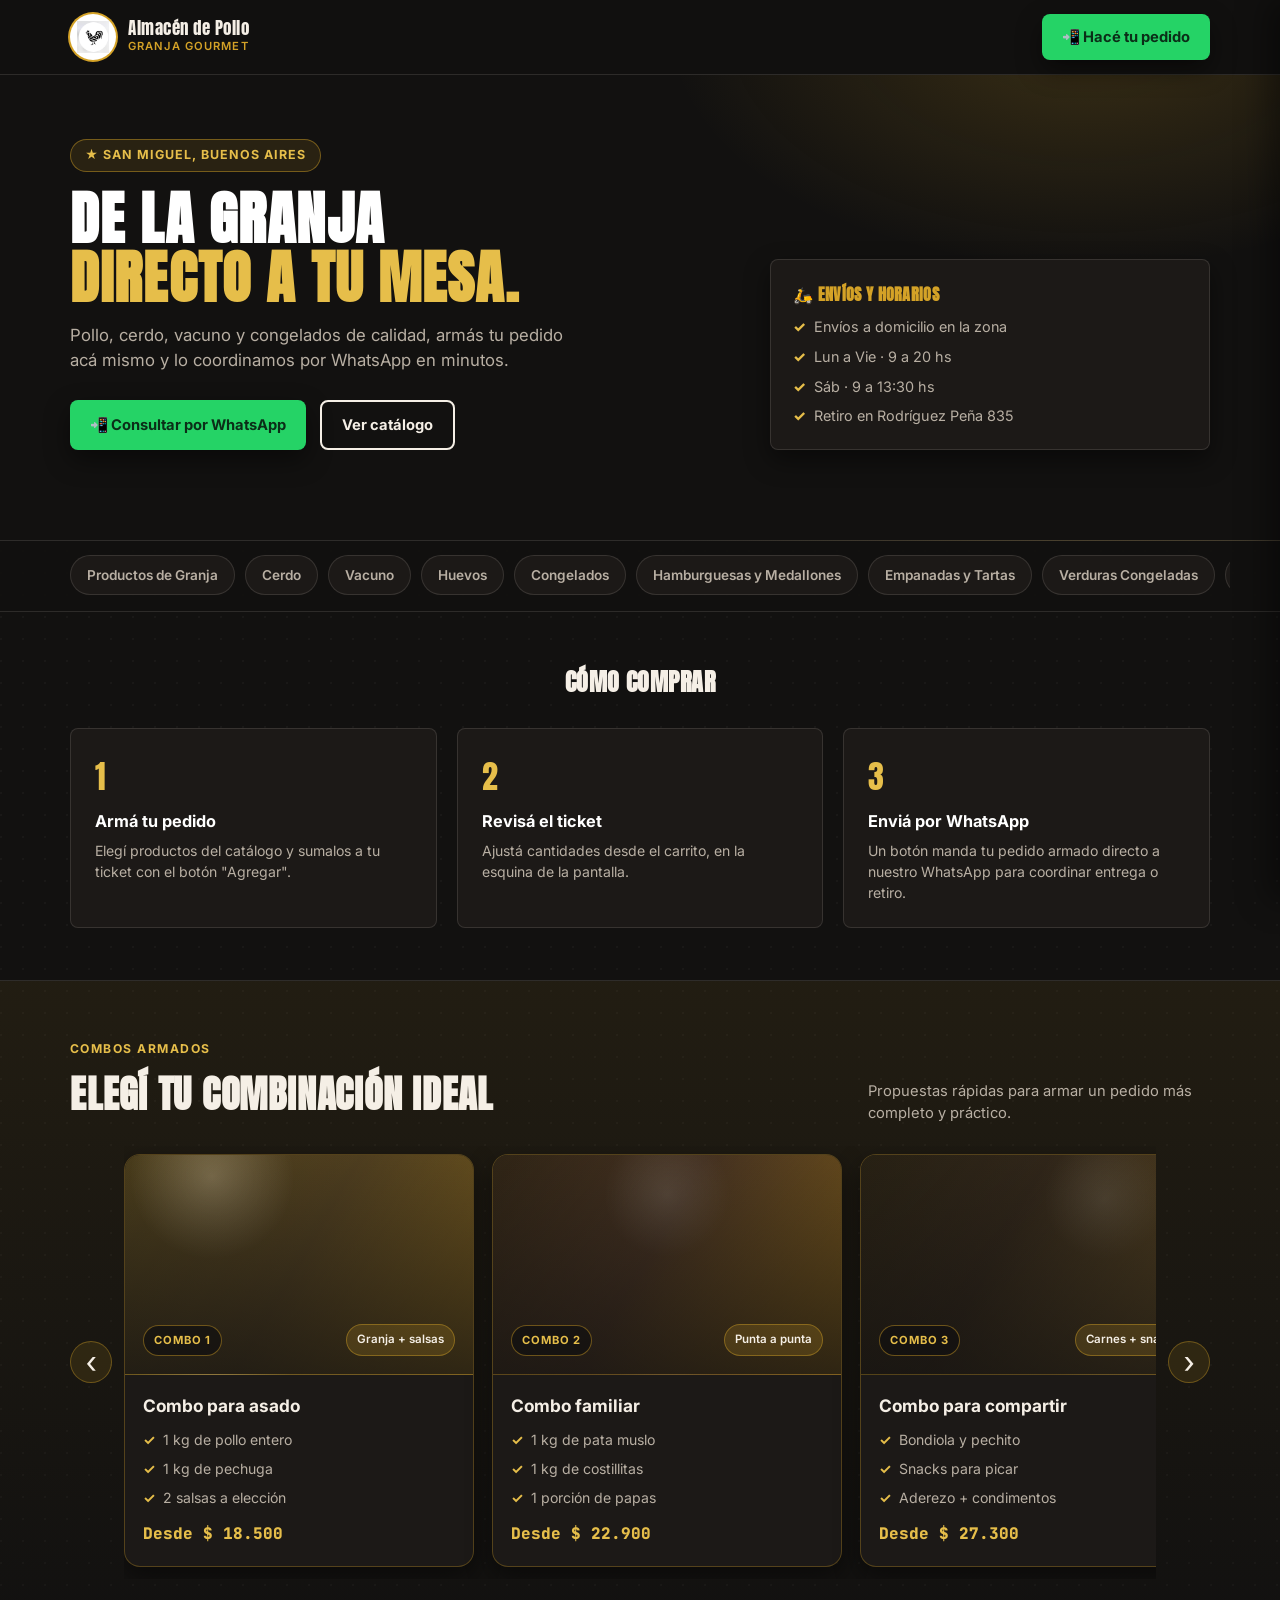
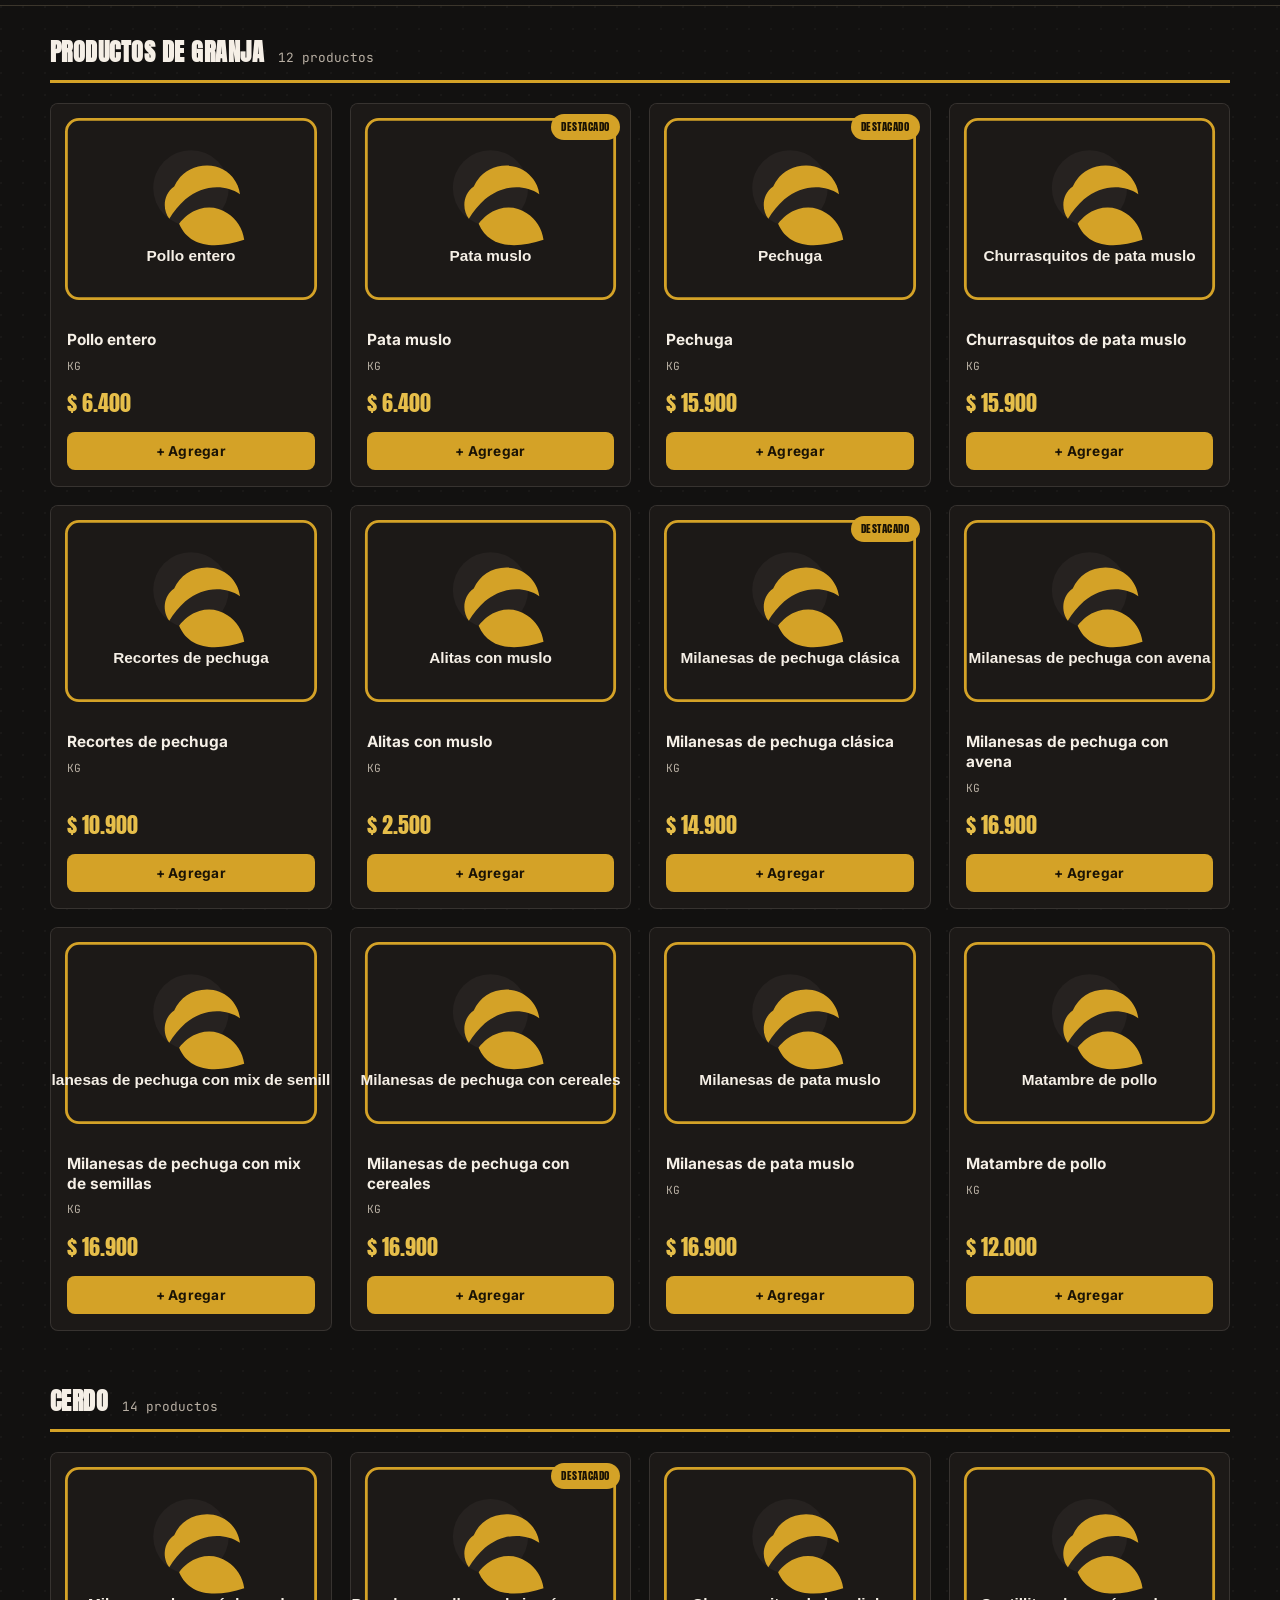
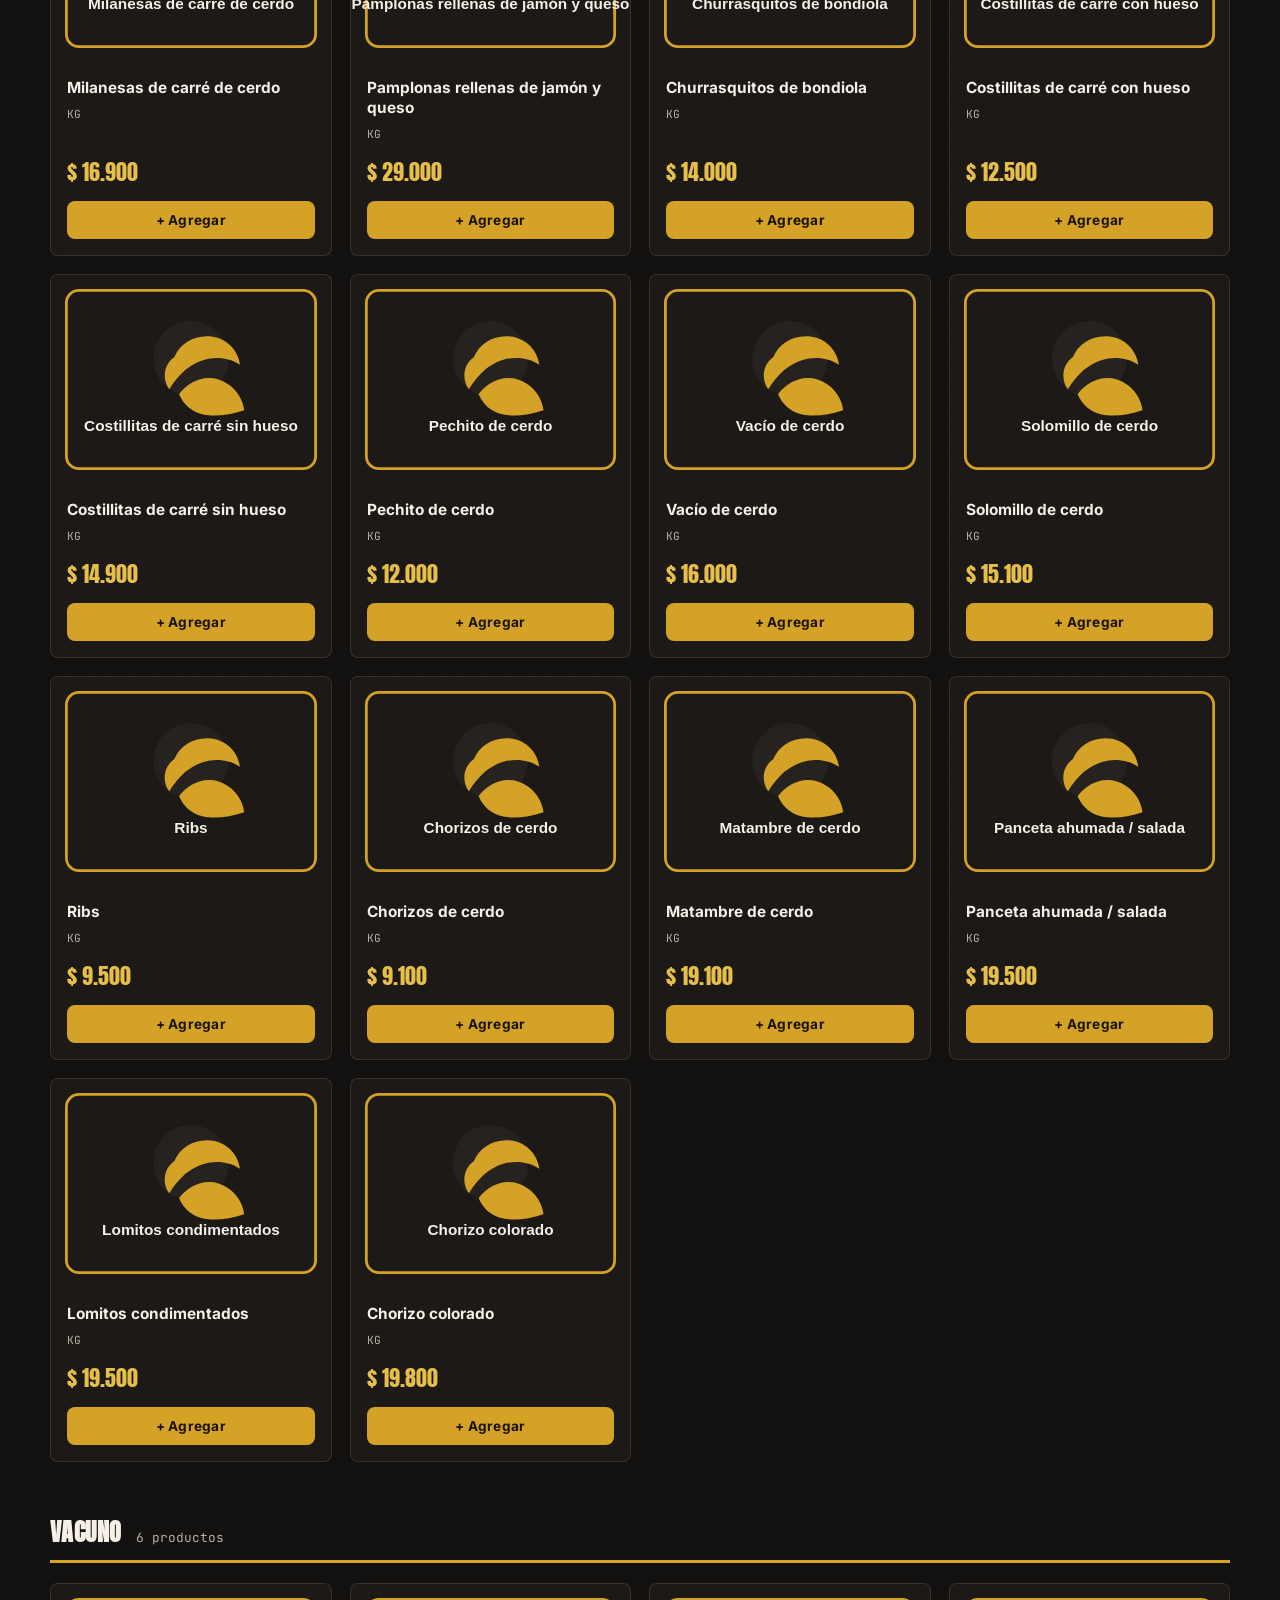
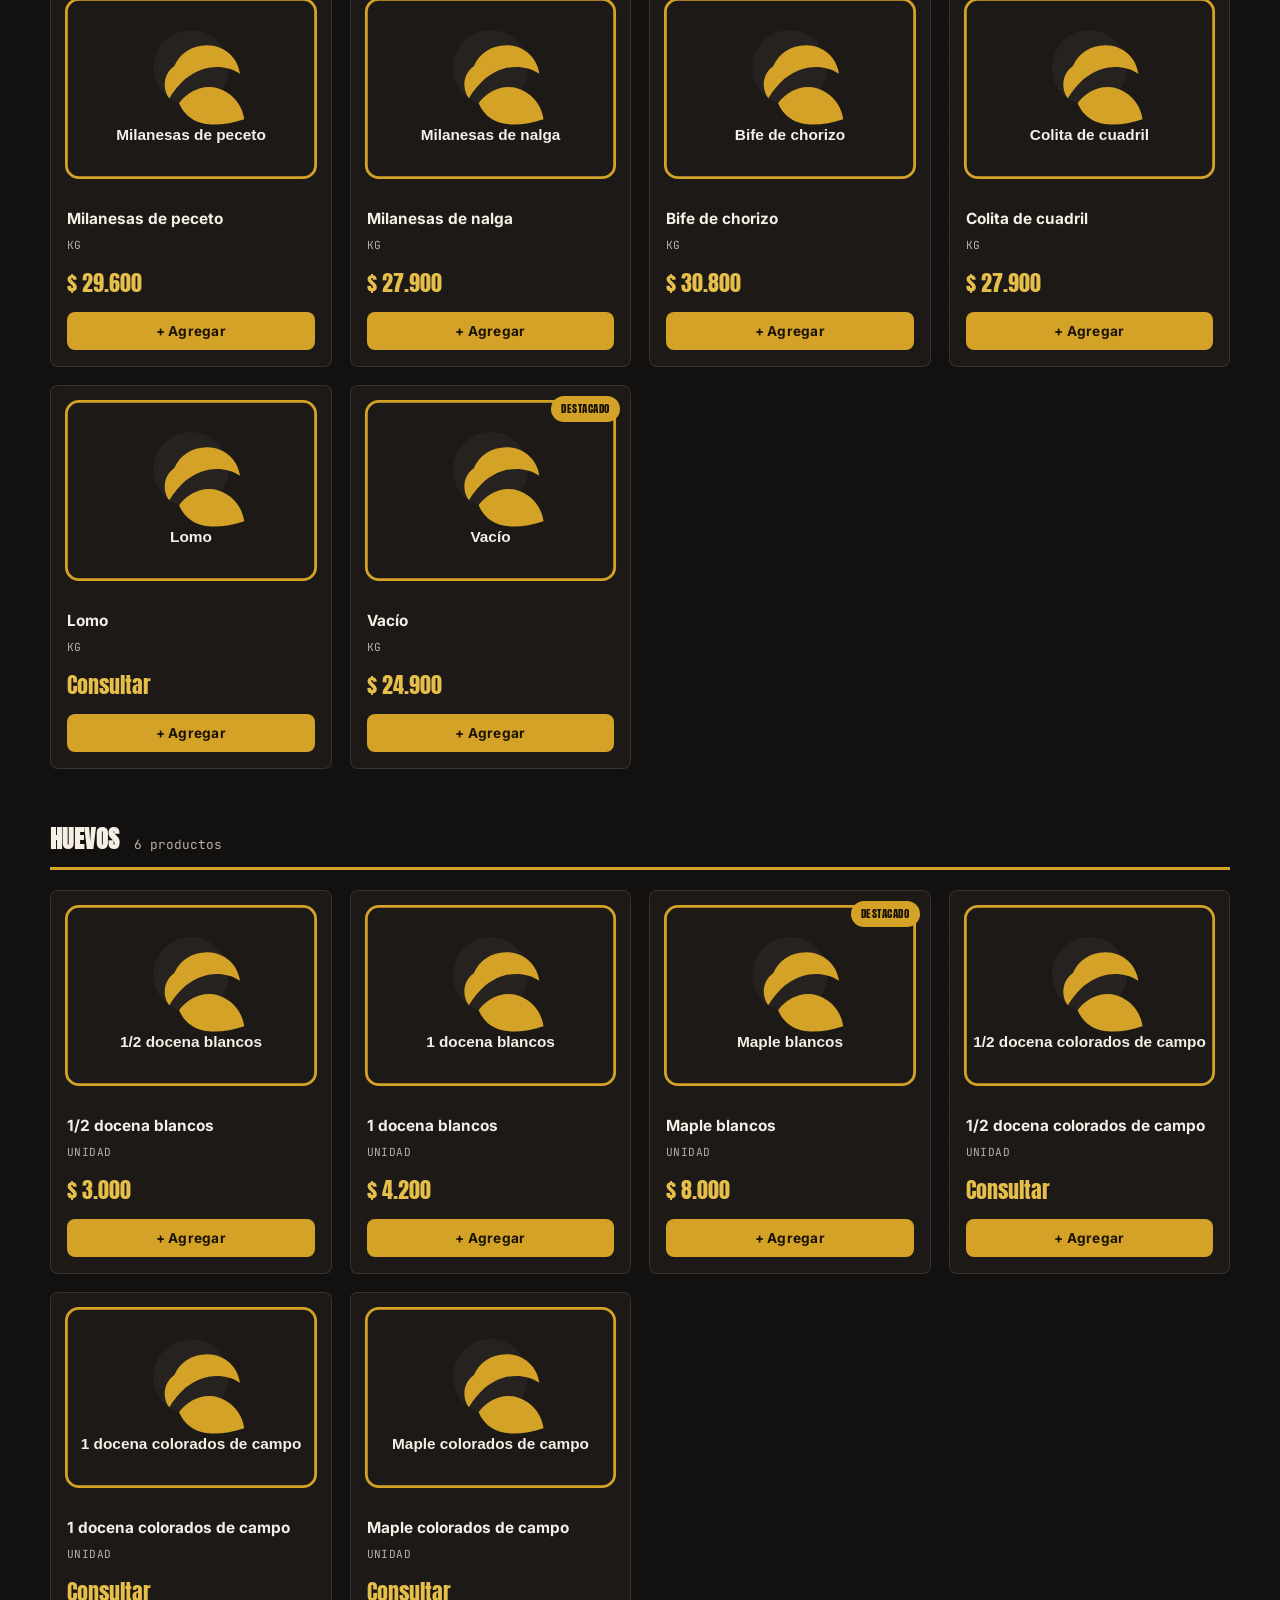
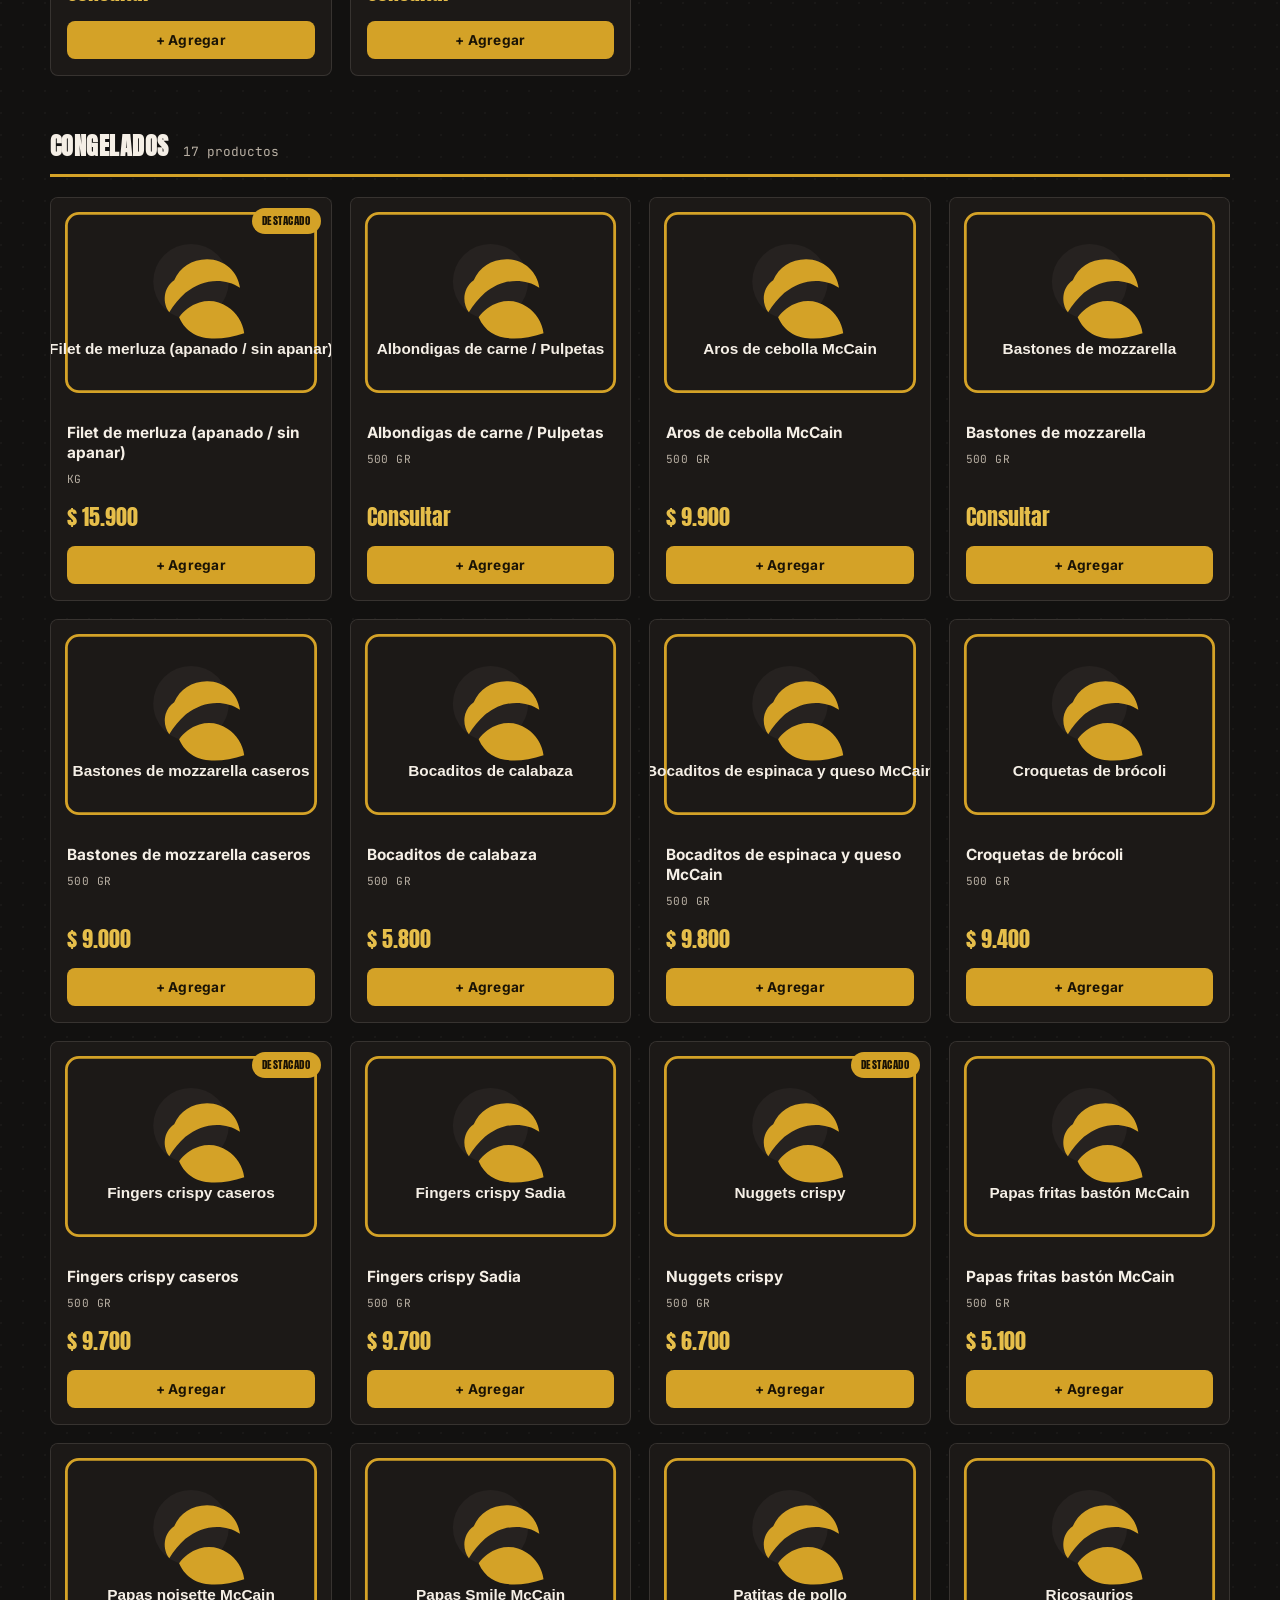
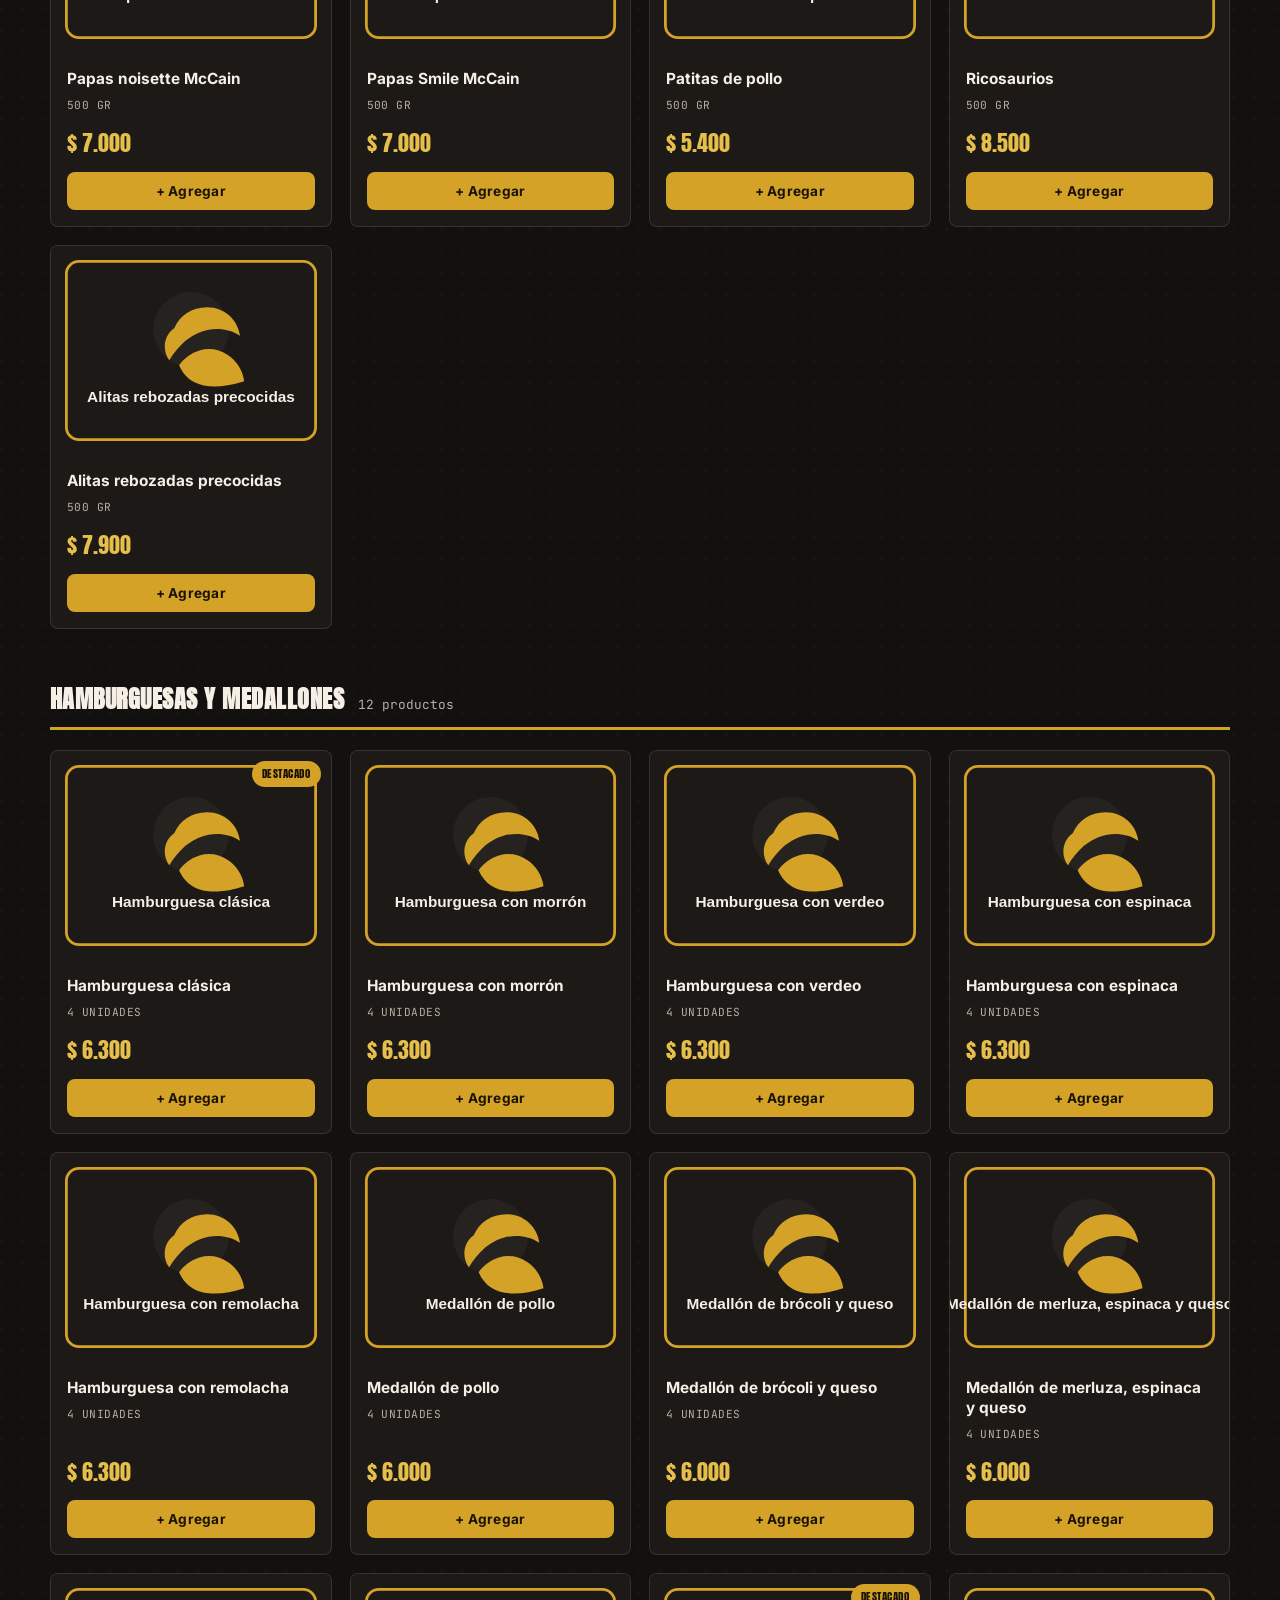
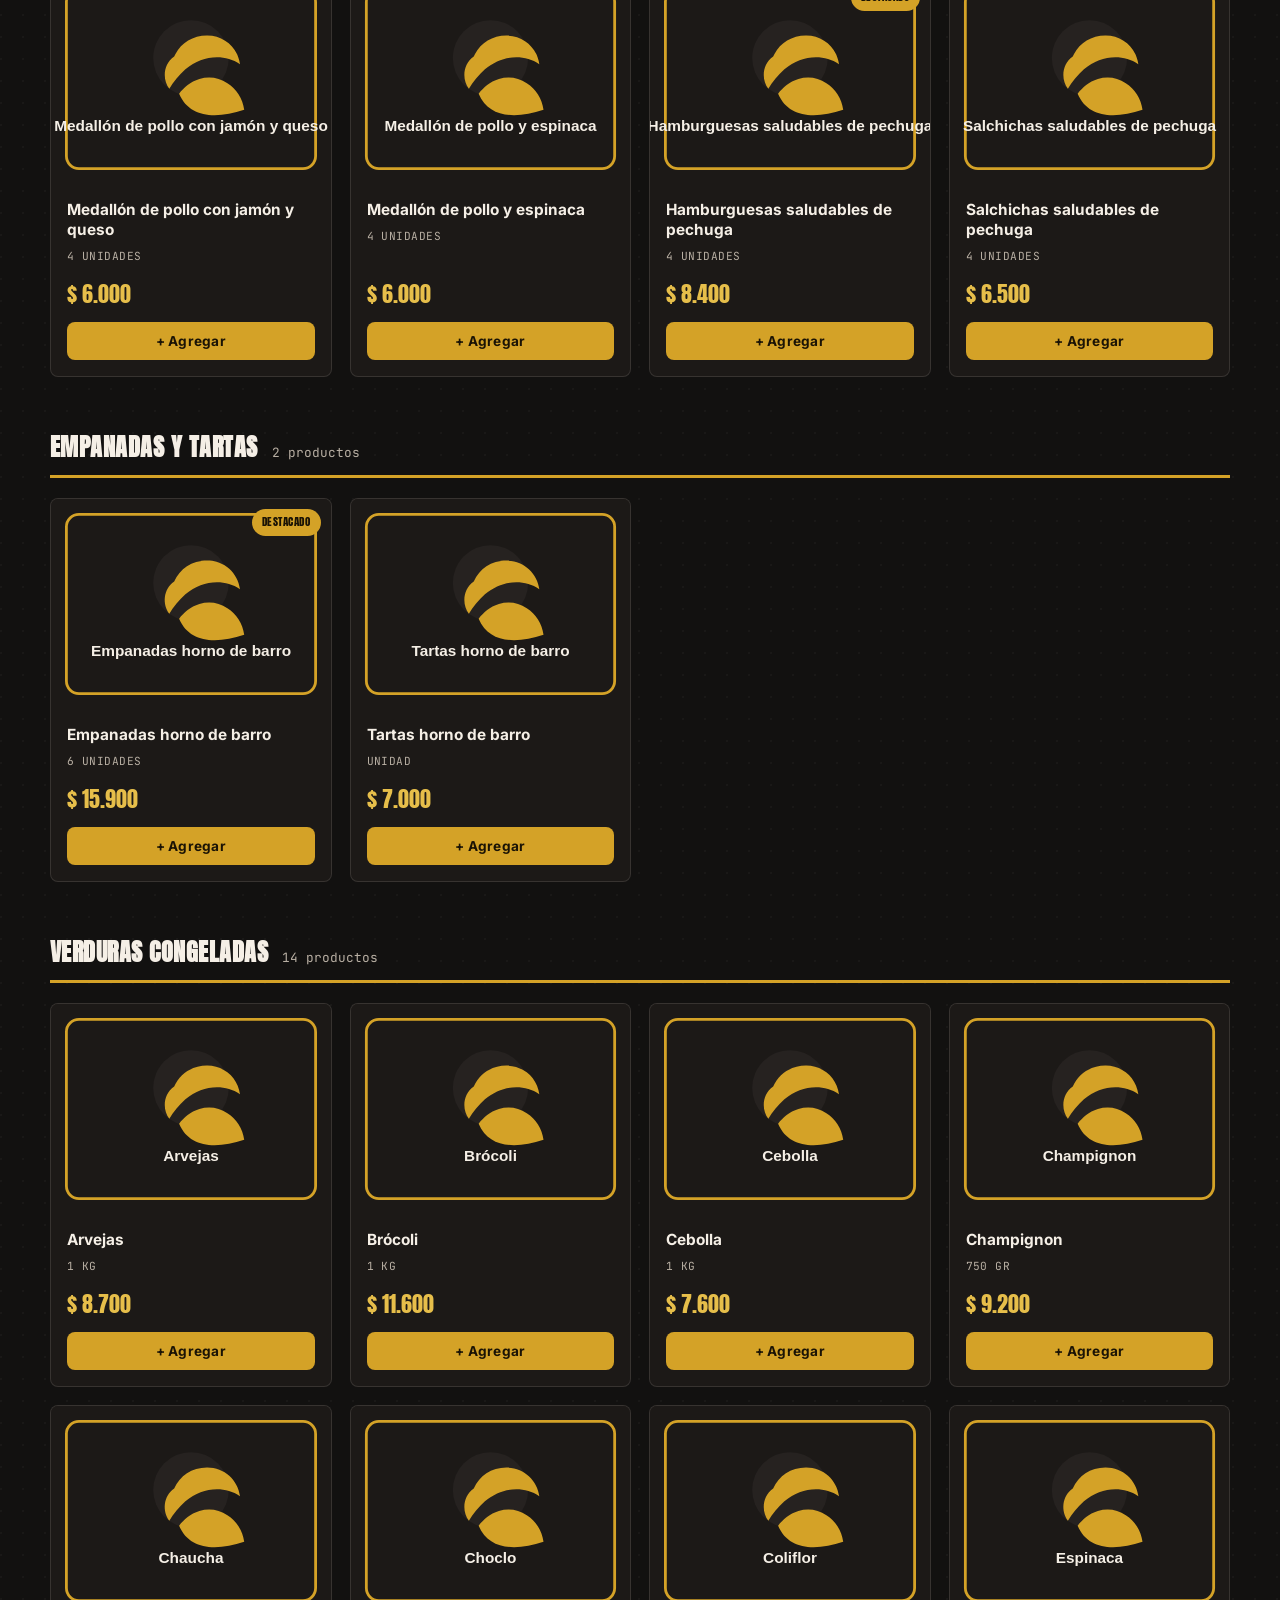
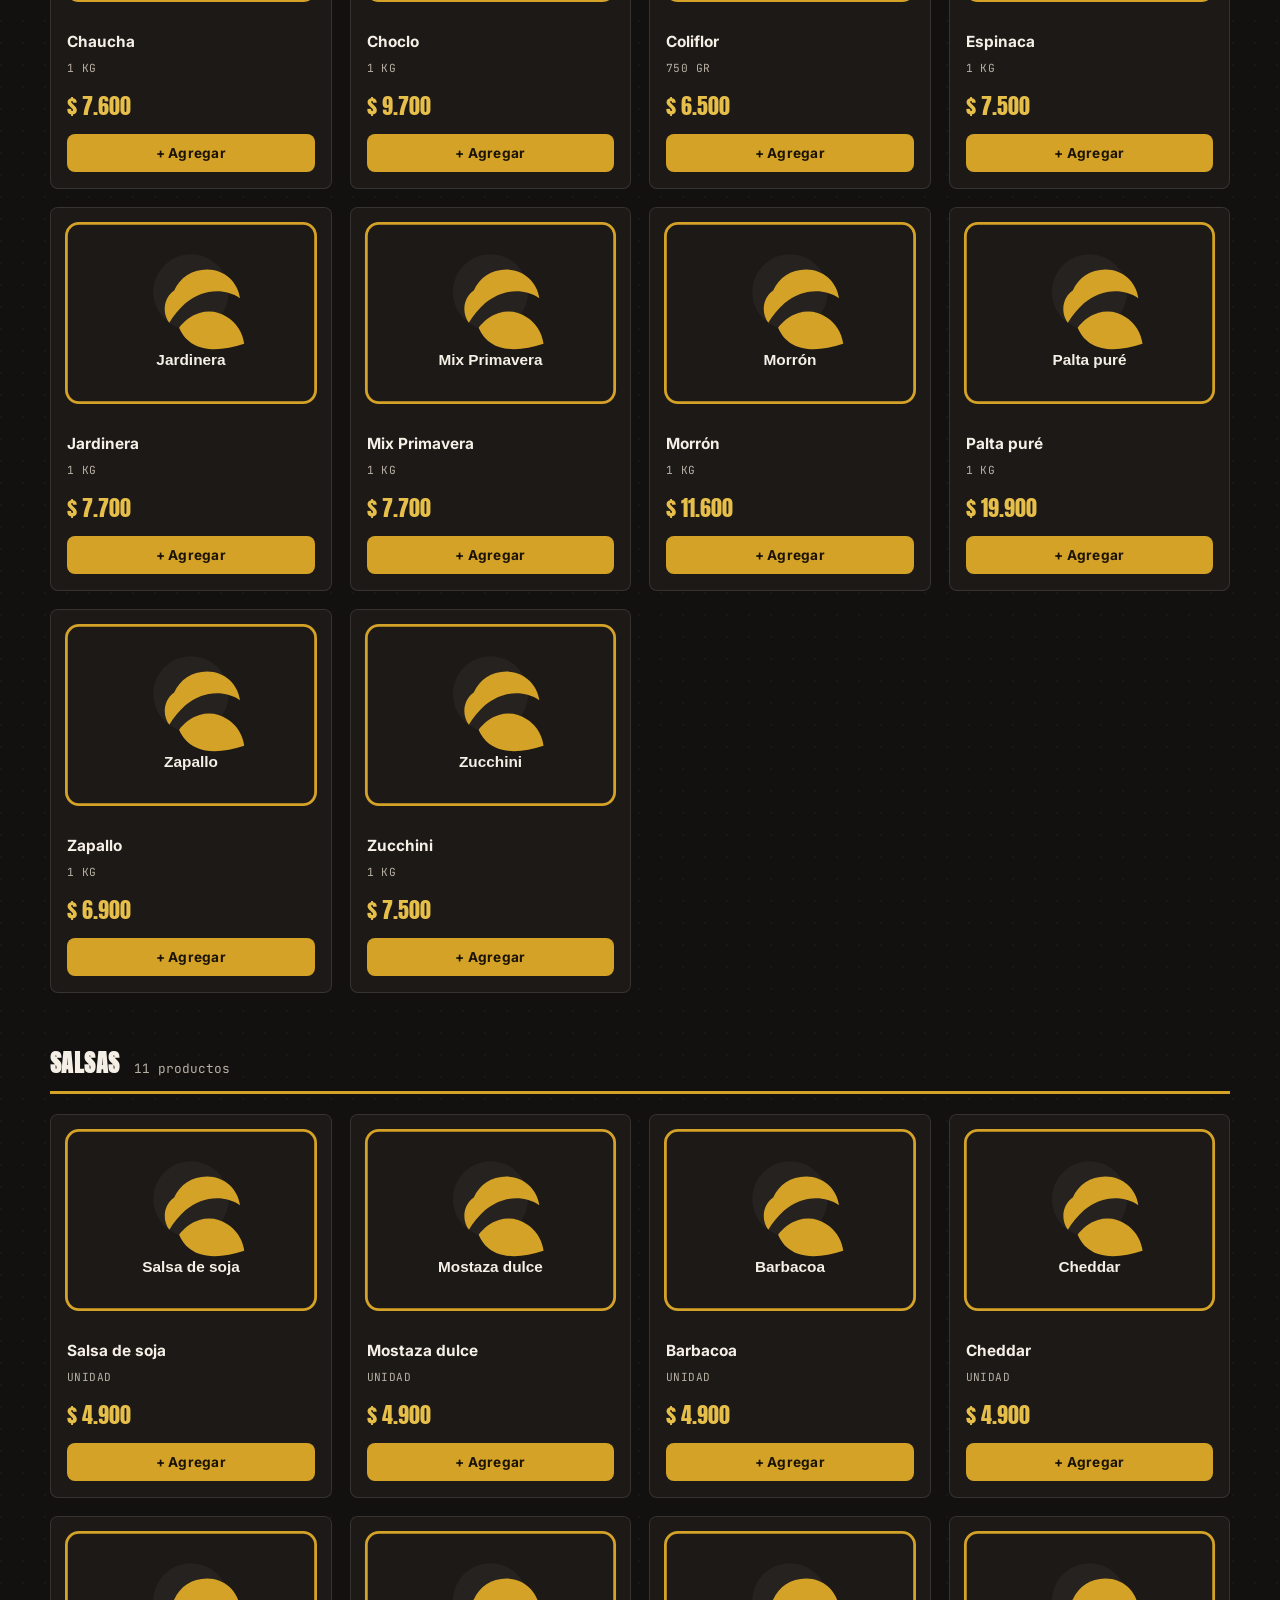
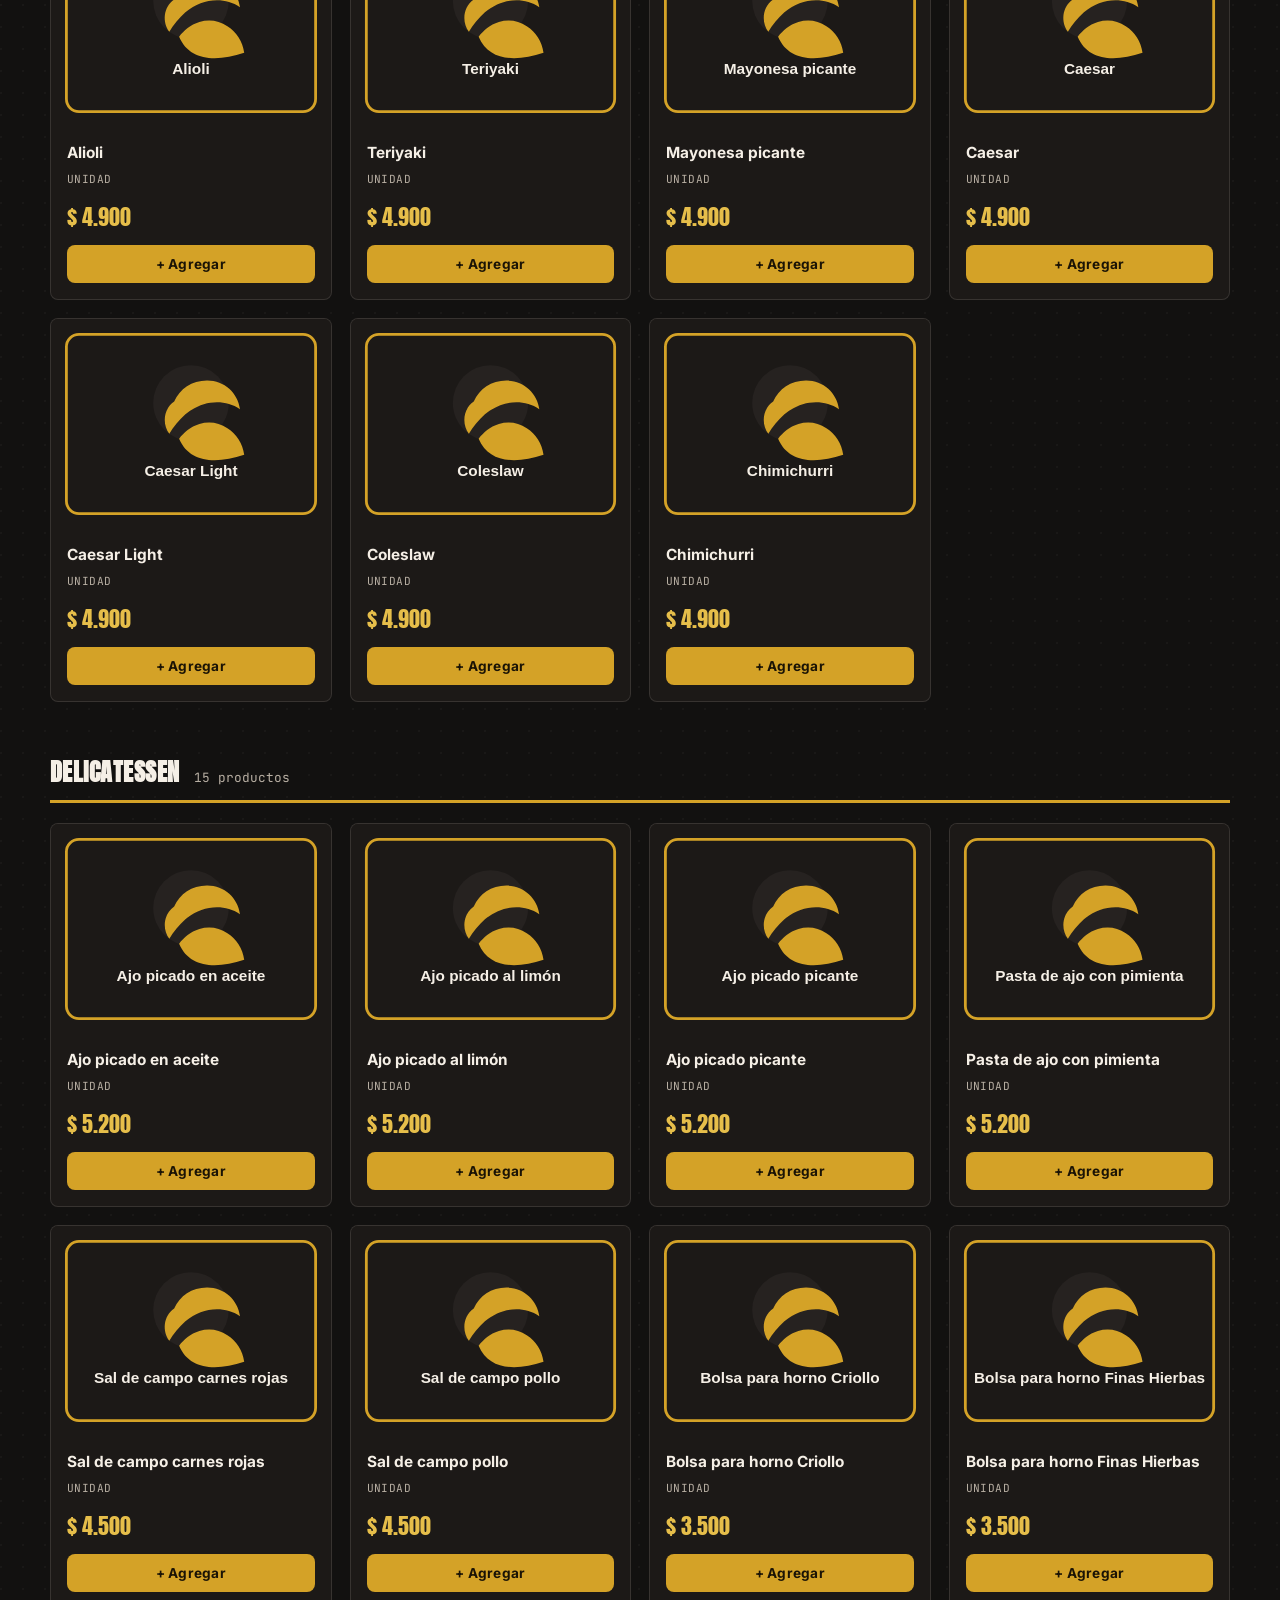
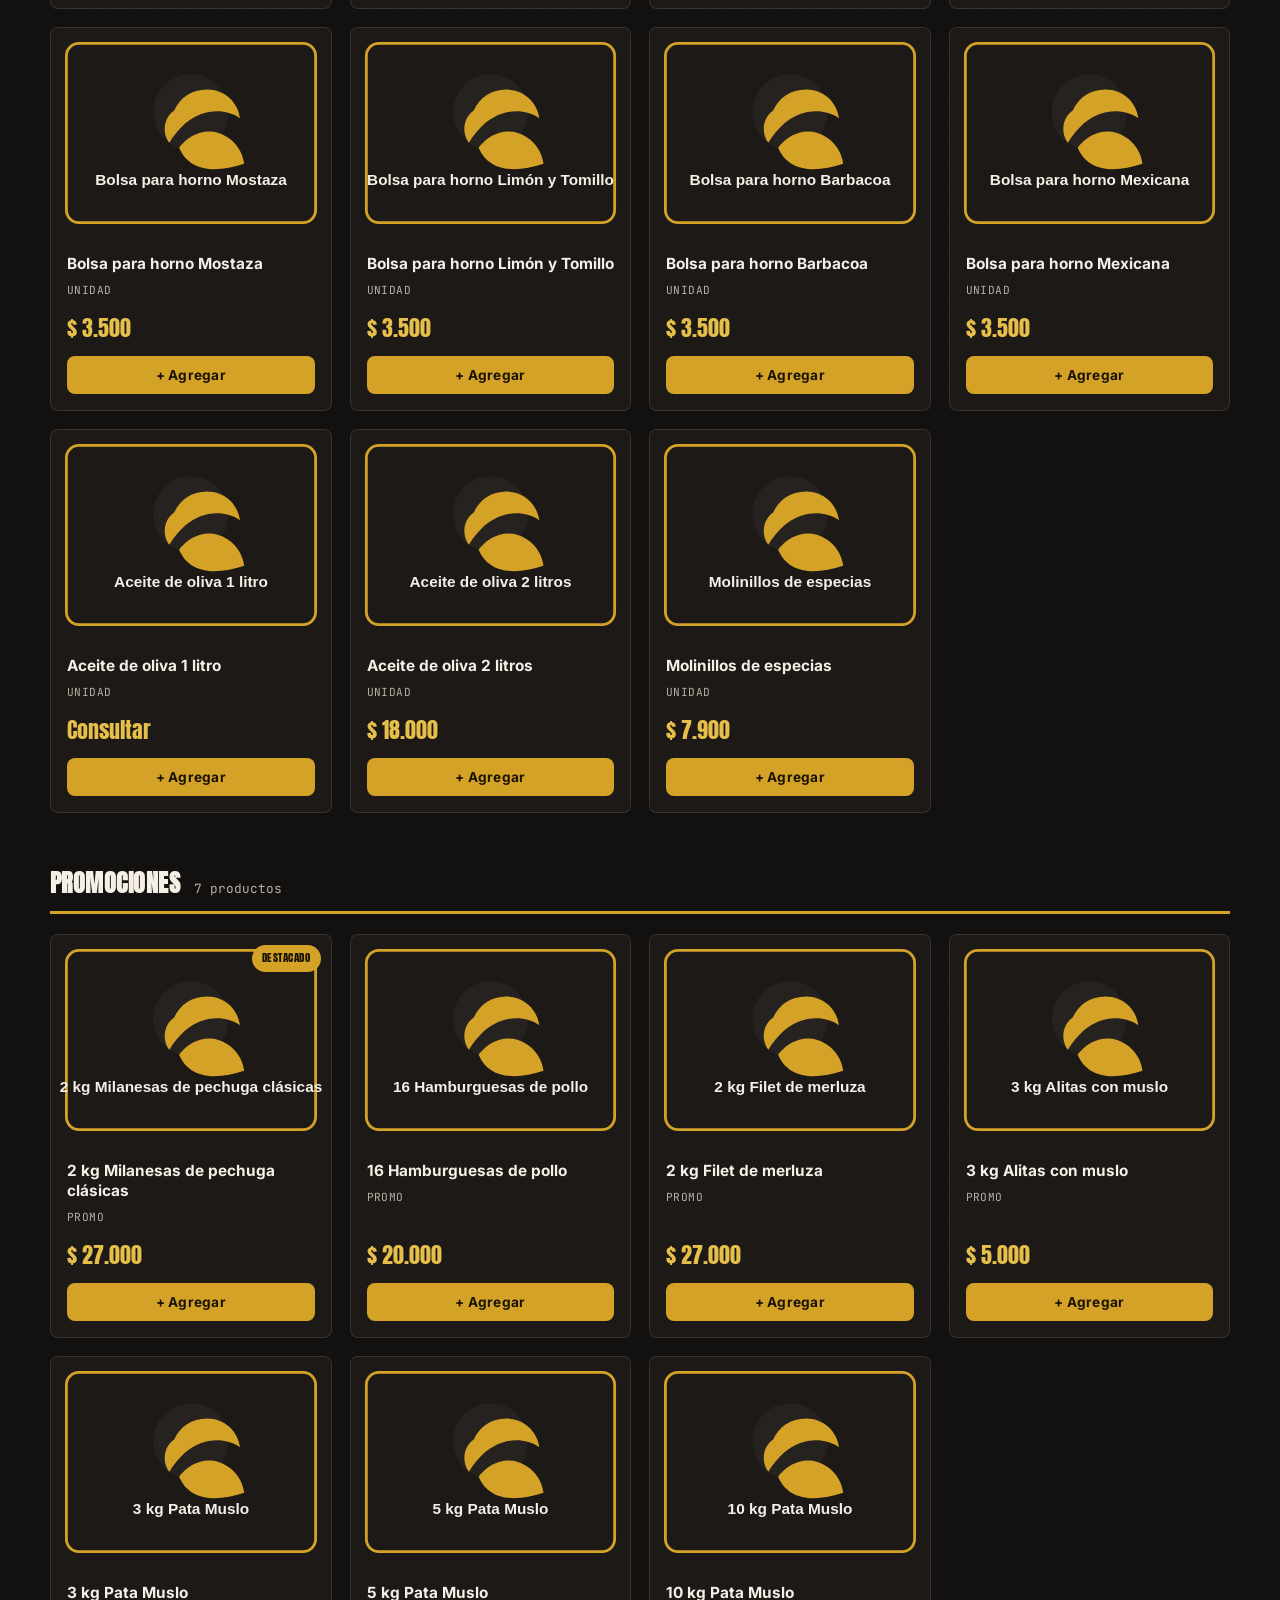
==== commit 3eeaad63: "Renombrar index" ====
--- a/index.html
+++ b/index.html
@@ -17,13 +17,8 @@
 <header class="site-header">
   <div class="container">
     <div class="brand">
-      <div class="brand-badge">
-        <!-- Ícono de gallo, inspirado en el isologo real (círculo blanco + gallo).
-             Reemplazar por el archivo de logo definitivo del cliente cuando esté disponible. -->
-        <svg viewBox="0 0 100 100" xmlns="http://www.w3.org/2000/svg" aria-label="Almacén de Pollo">
-          <path fill="#121110" d="M62 18c4-3 9-4 13-2-2 3-5 5-9 6 3 1 6 3 8 6-5 1-10 0-14-3-1 3-1 6 0 9 4-1 8 0 11 3-4 2-9 2-13 0 2 4 2 9 0 13 7 2 12 8 13 15 1 4 0 8-2 11l3 9-8-4c-3 2-7 3-11 2-1 3-4 5-7 5-4 0-7-3-7-7 0-2 1-4 3-5-5-1-9-4-11-9-3-6-2-13 2-18-3 0-6-2-8-4 4-2 9-2 13 0-2-3-2-7-1-10-4 0-8-2-10-5 4-2 9-2 13 0-1-3 0-6 2-8 3-3 8-4 12-3-1-3 0-6 2-8z"/>
-          <circle cx="38" cy="40" r="2.4" fill="#fff"/>
-        </svg>
+      <div class="brand-badge brand-badge-image">
+        <img src="img/logo.jpeg" alt="Almacén de Pollo" />
       </div>
       <div>
         <div class="brand-name">Almacén de Pollo</div>
@@ -36,9 +31,8 @@
   </div>
 </header>
 
-<!-- ============================================
-     HERO
-     ============================================ -->
+
+ 
 <section class="hero">
   <div class="container">
     <div>
--- a/css/styles.css
+++ b/css/styles.css
@@ -80,8 +80,10 @@
   display:flex; align-items:center; justify-content:center;
   flex-shrink:0; padding:7px;
   box-shadow: 0 0 0 2px var(--dorado);
+  overflow:hidden;
 }
 .brand-badge svg{ width:100%; height:100%; }
+.brand-badge-image img{ width:100%; height:100%; object-fit:cover; display:block; }
 .brand-name{ font-family: var(--display); font-size:1.05rem; letter-spacing:0.03em; line-height:1.15; color:var(--texto); }
 .brand-tag{ font-family: var(--body); font-size:0.7rem; color: var(--dorado); text-transform: uppercase; letter-spacing: 0.1em; font-weight:600; }
 
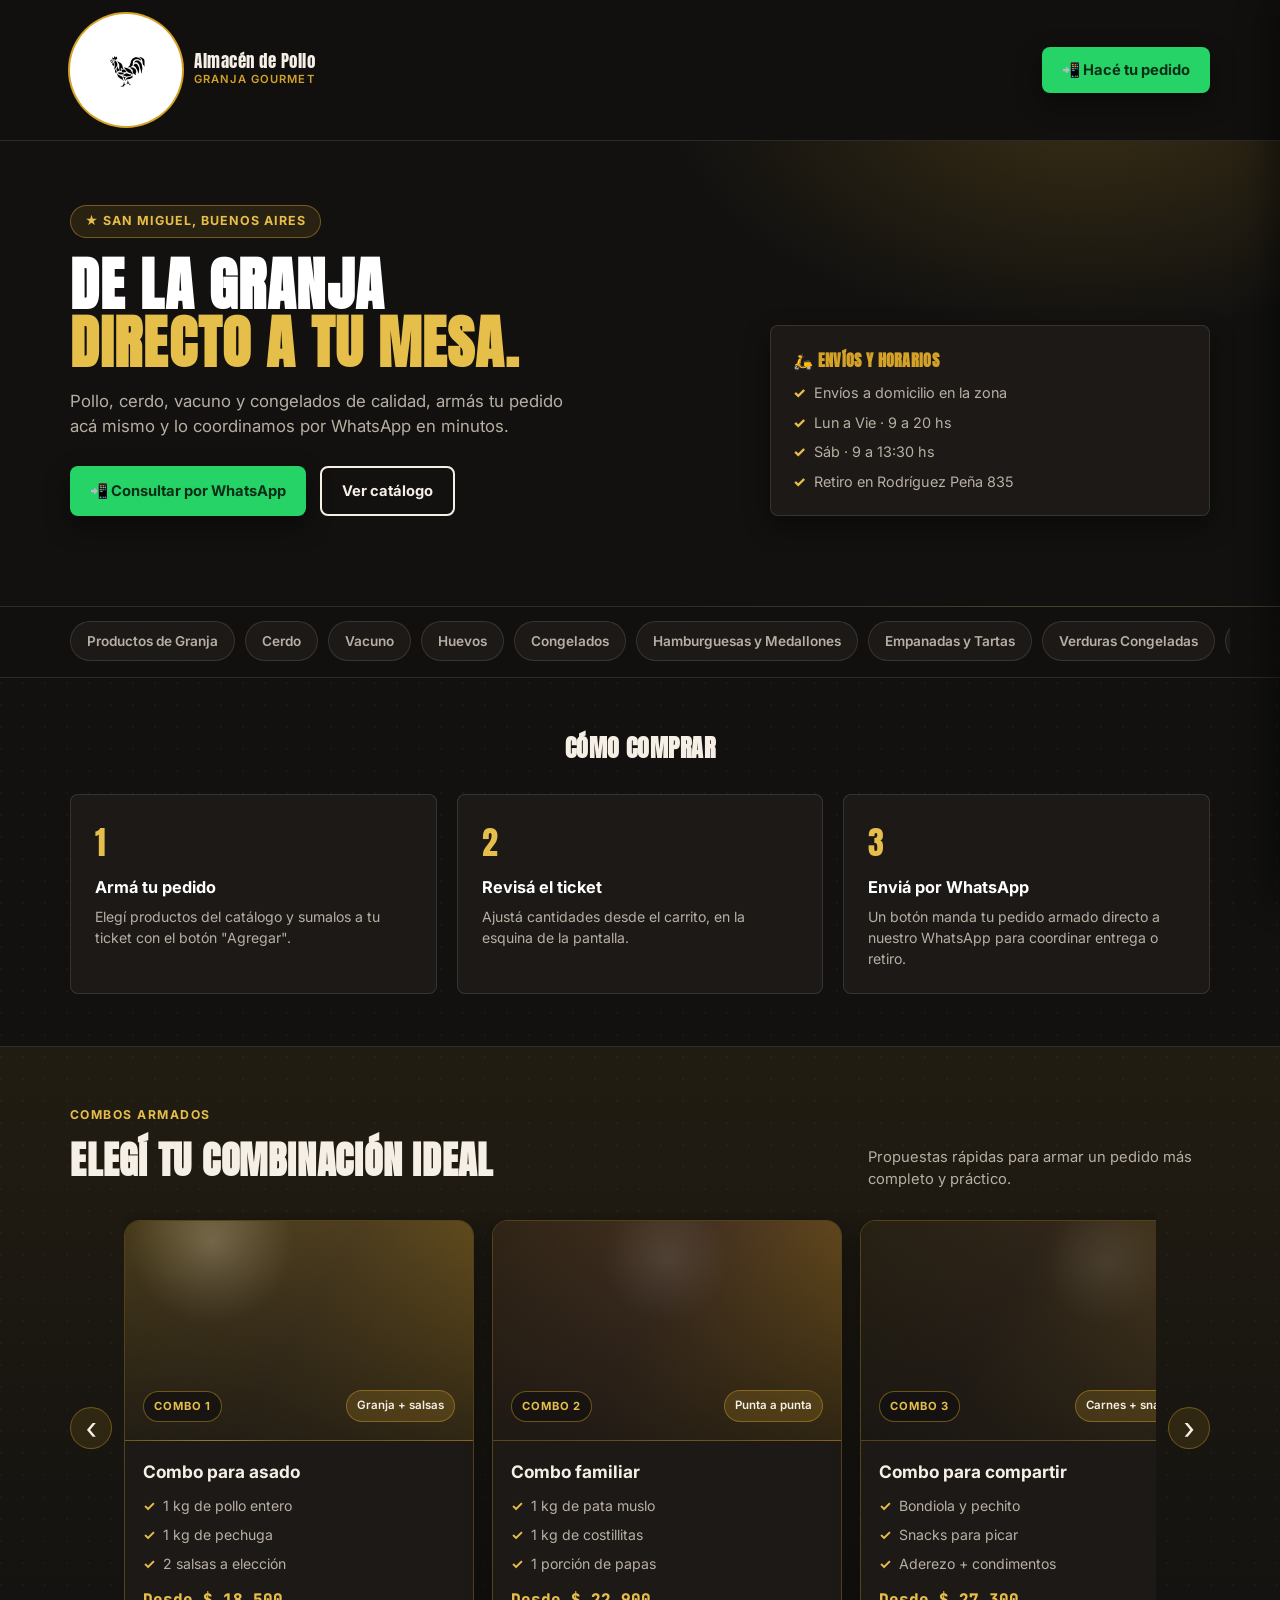
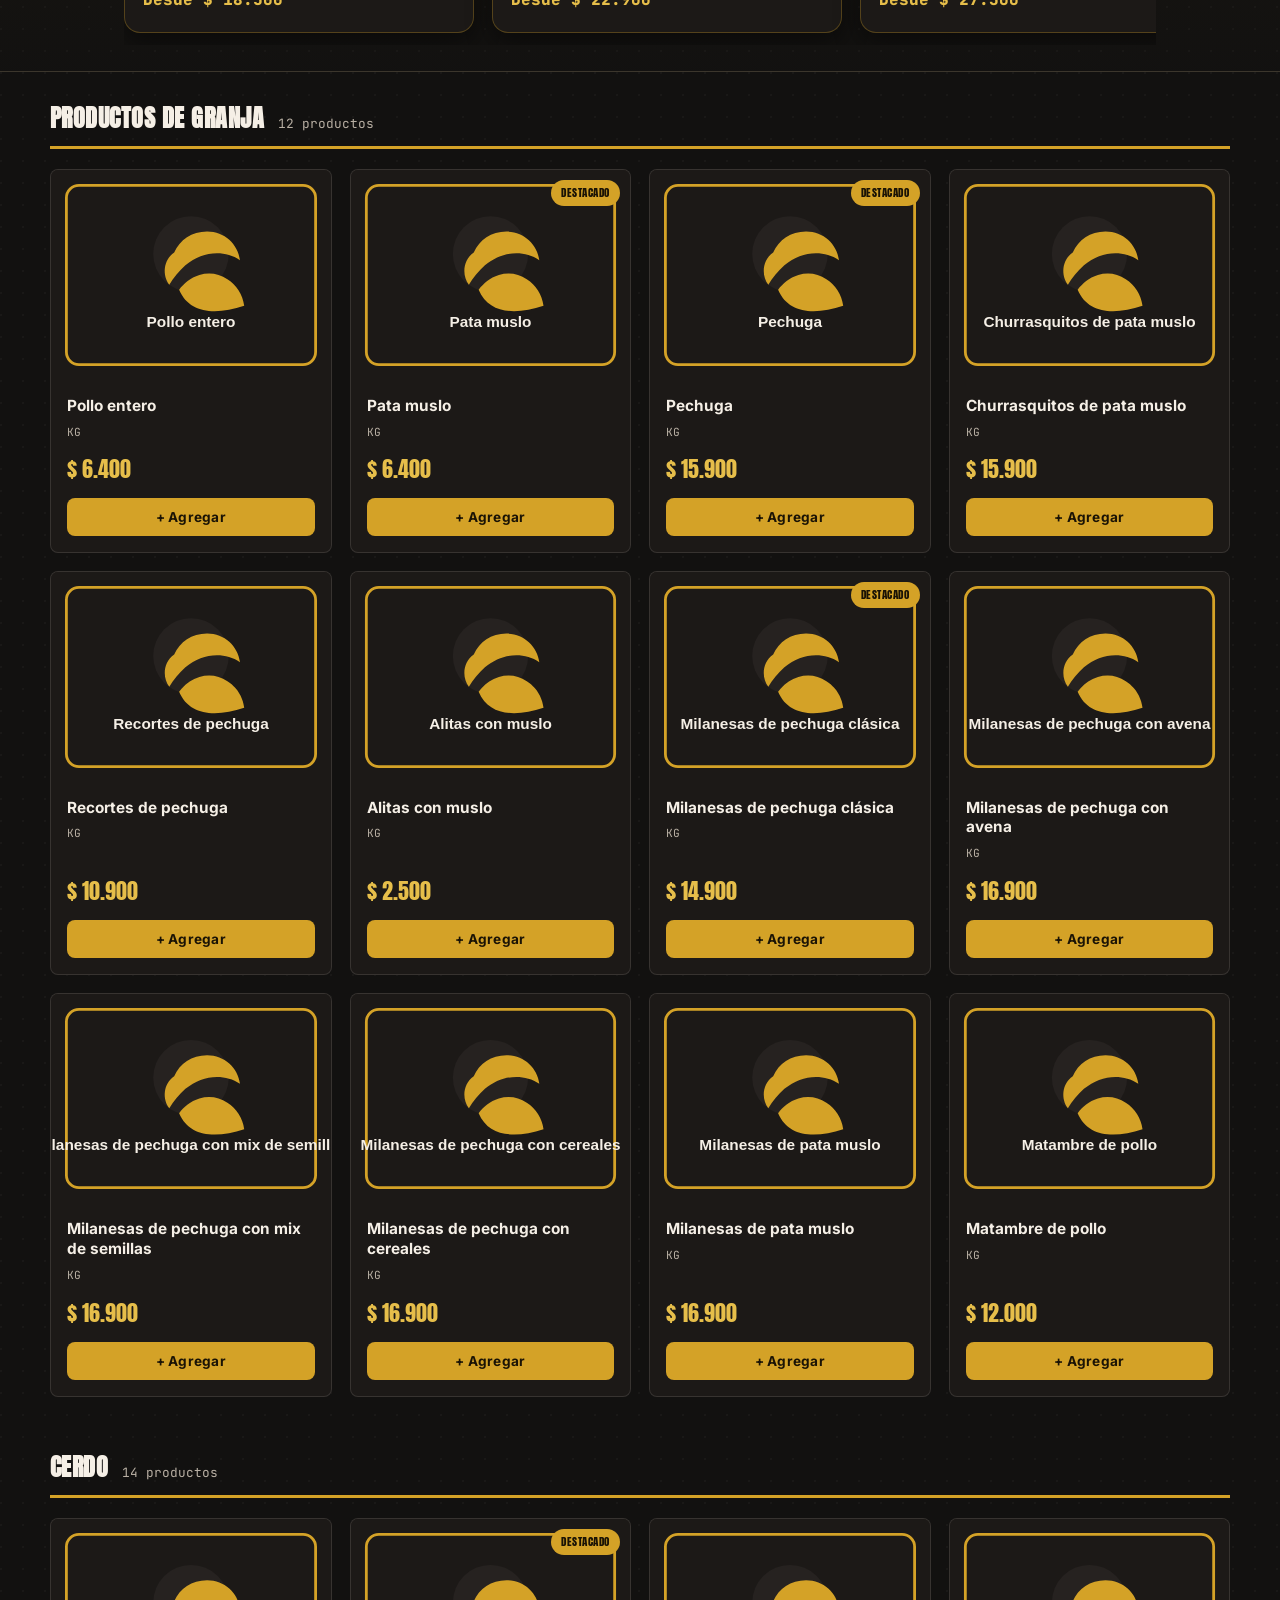
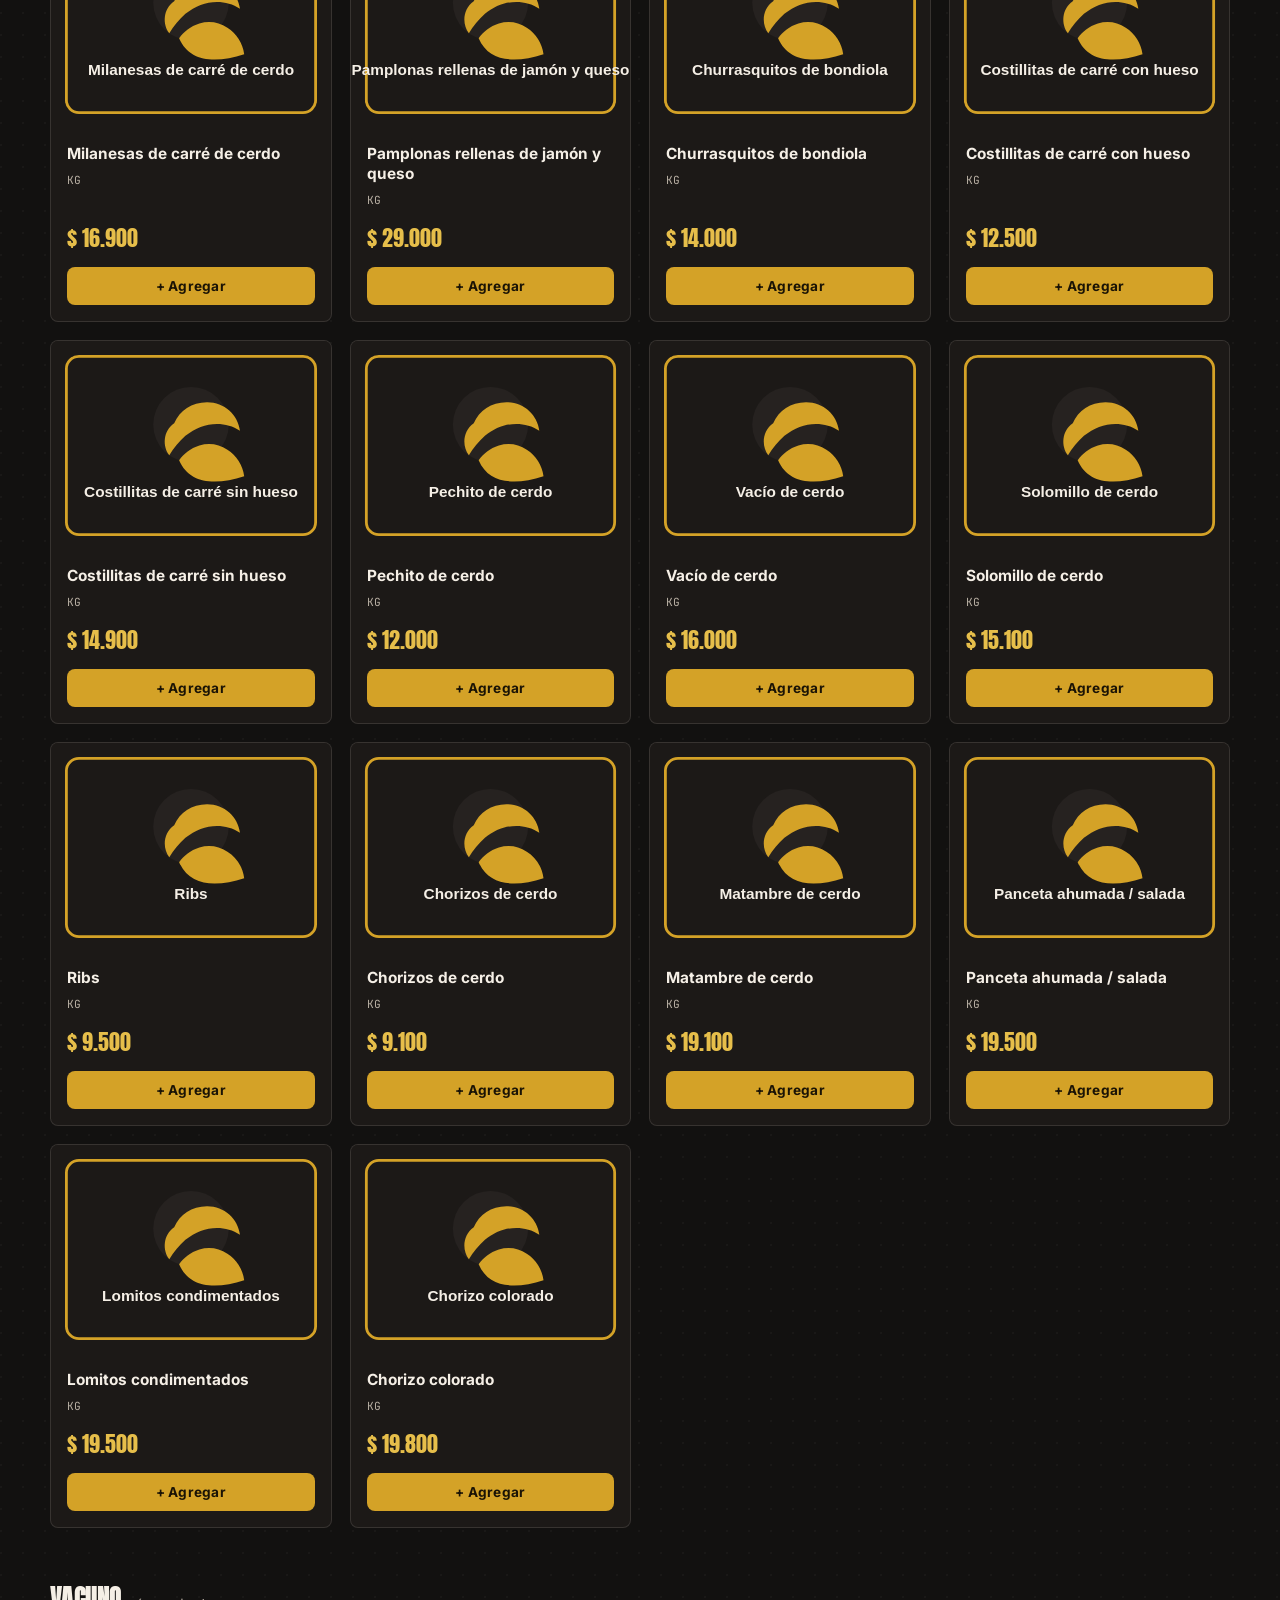
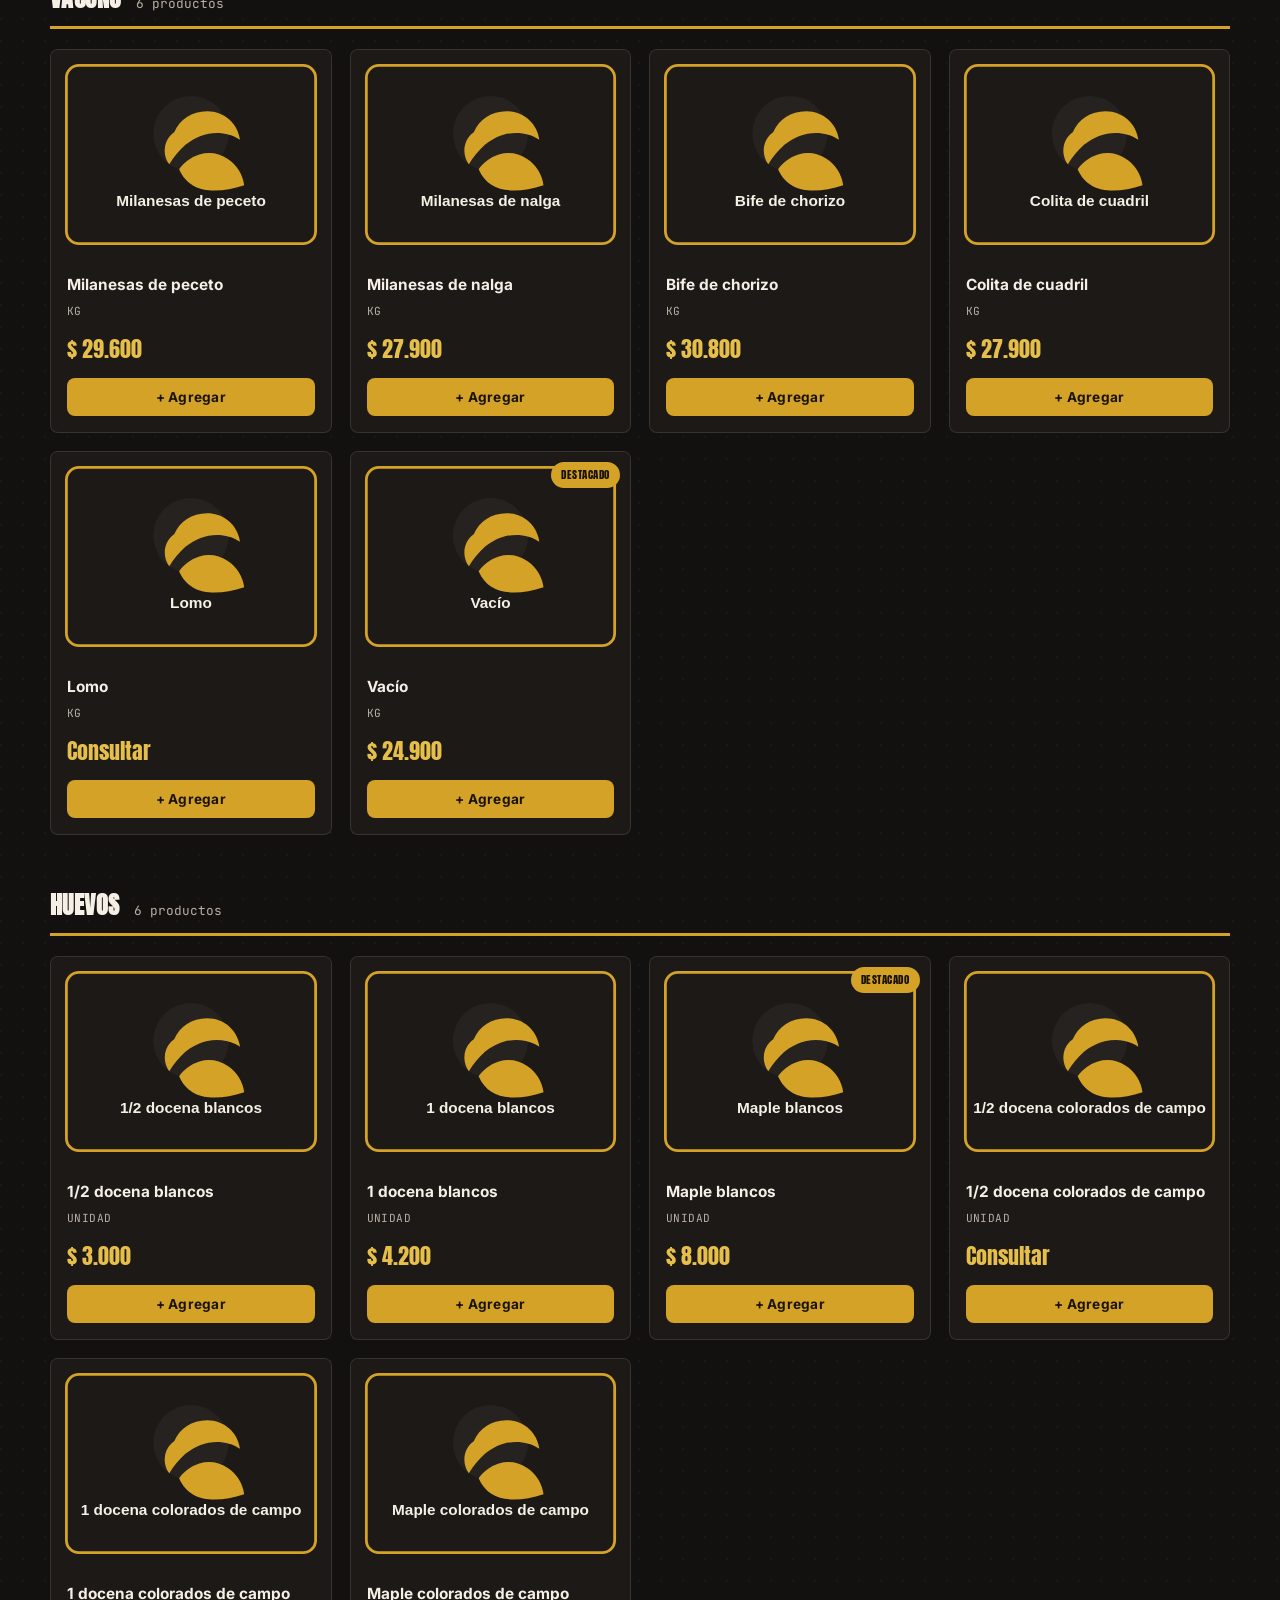
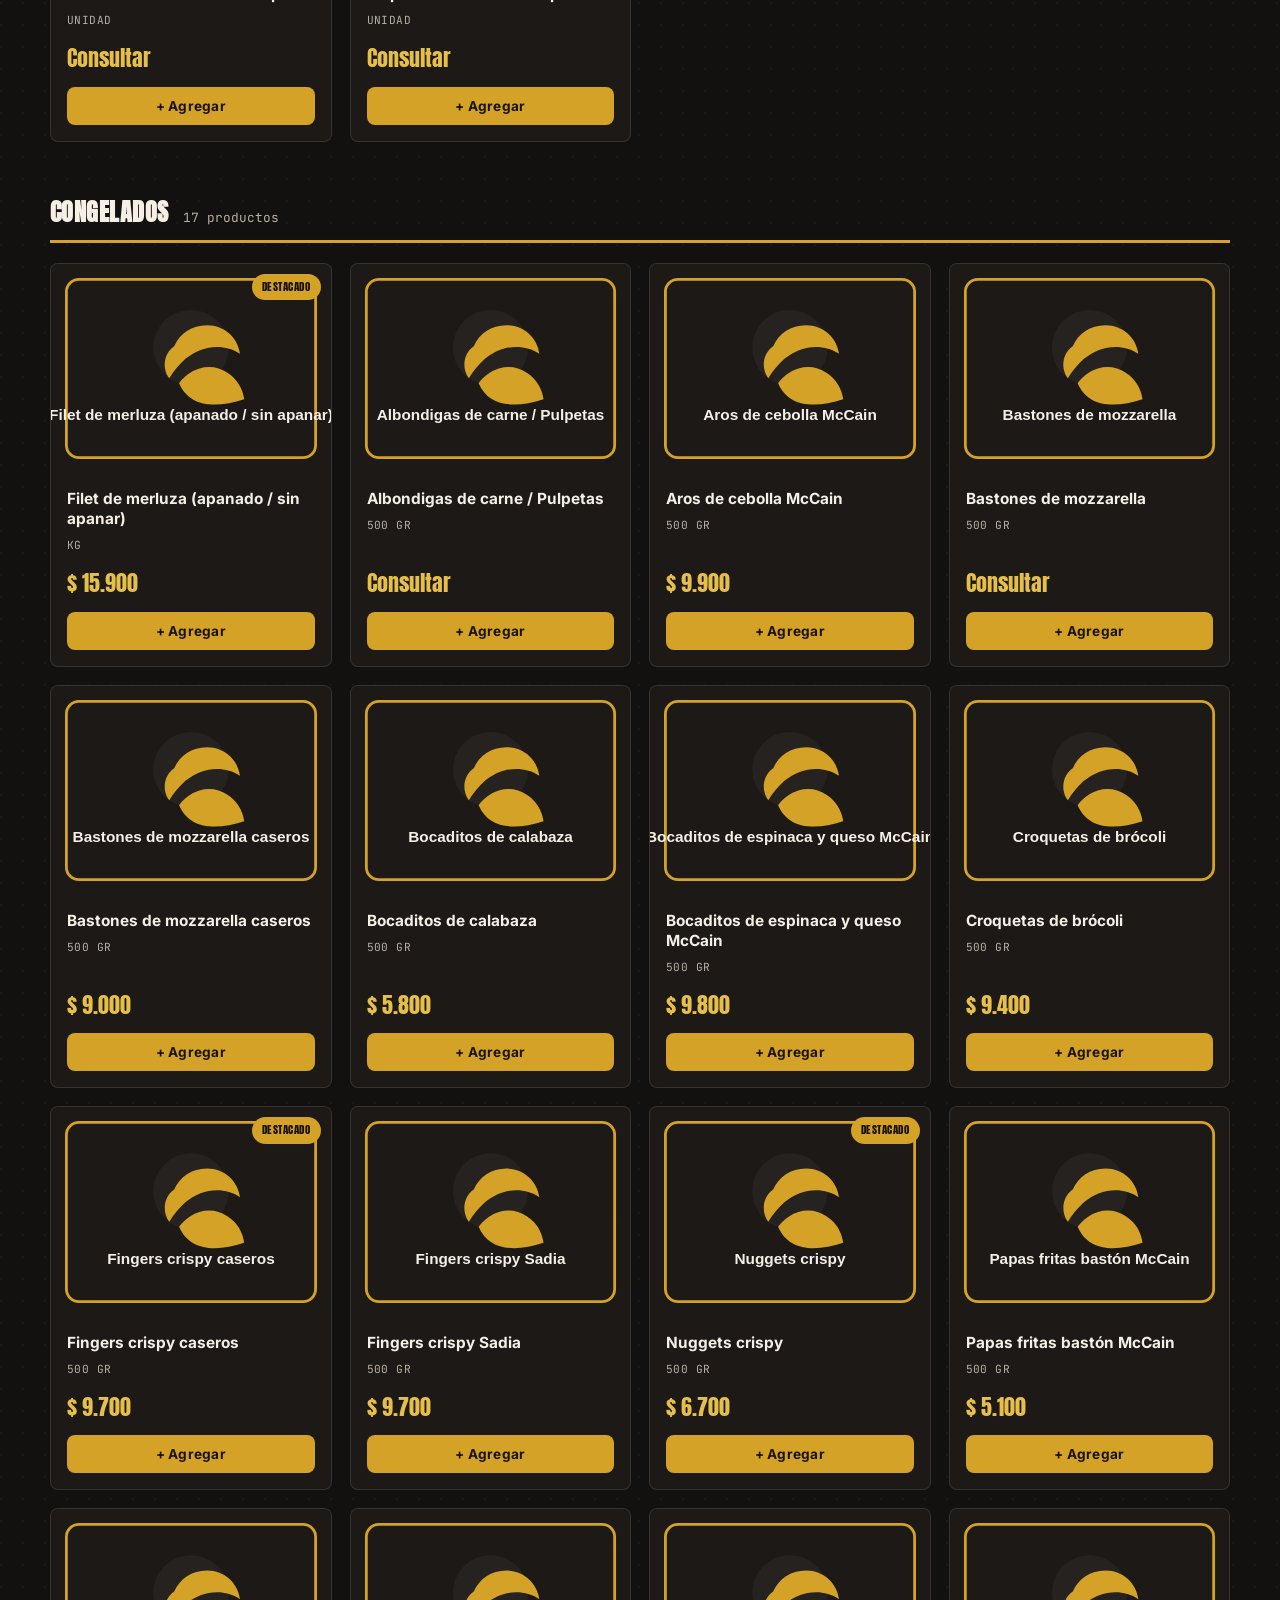
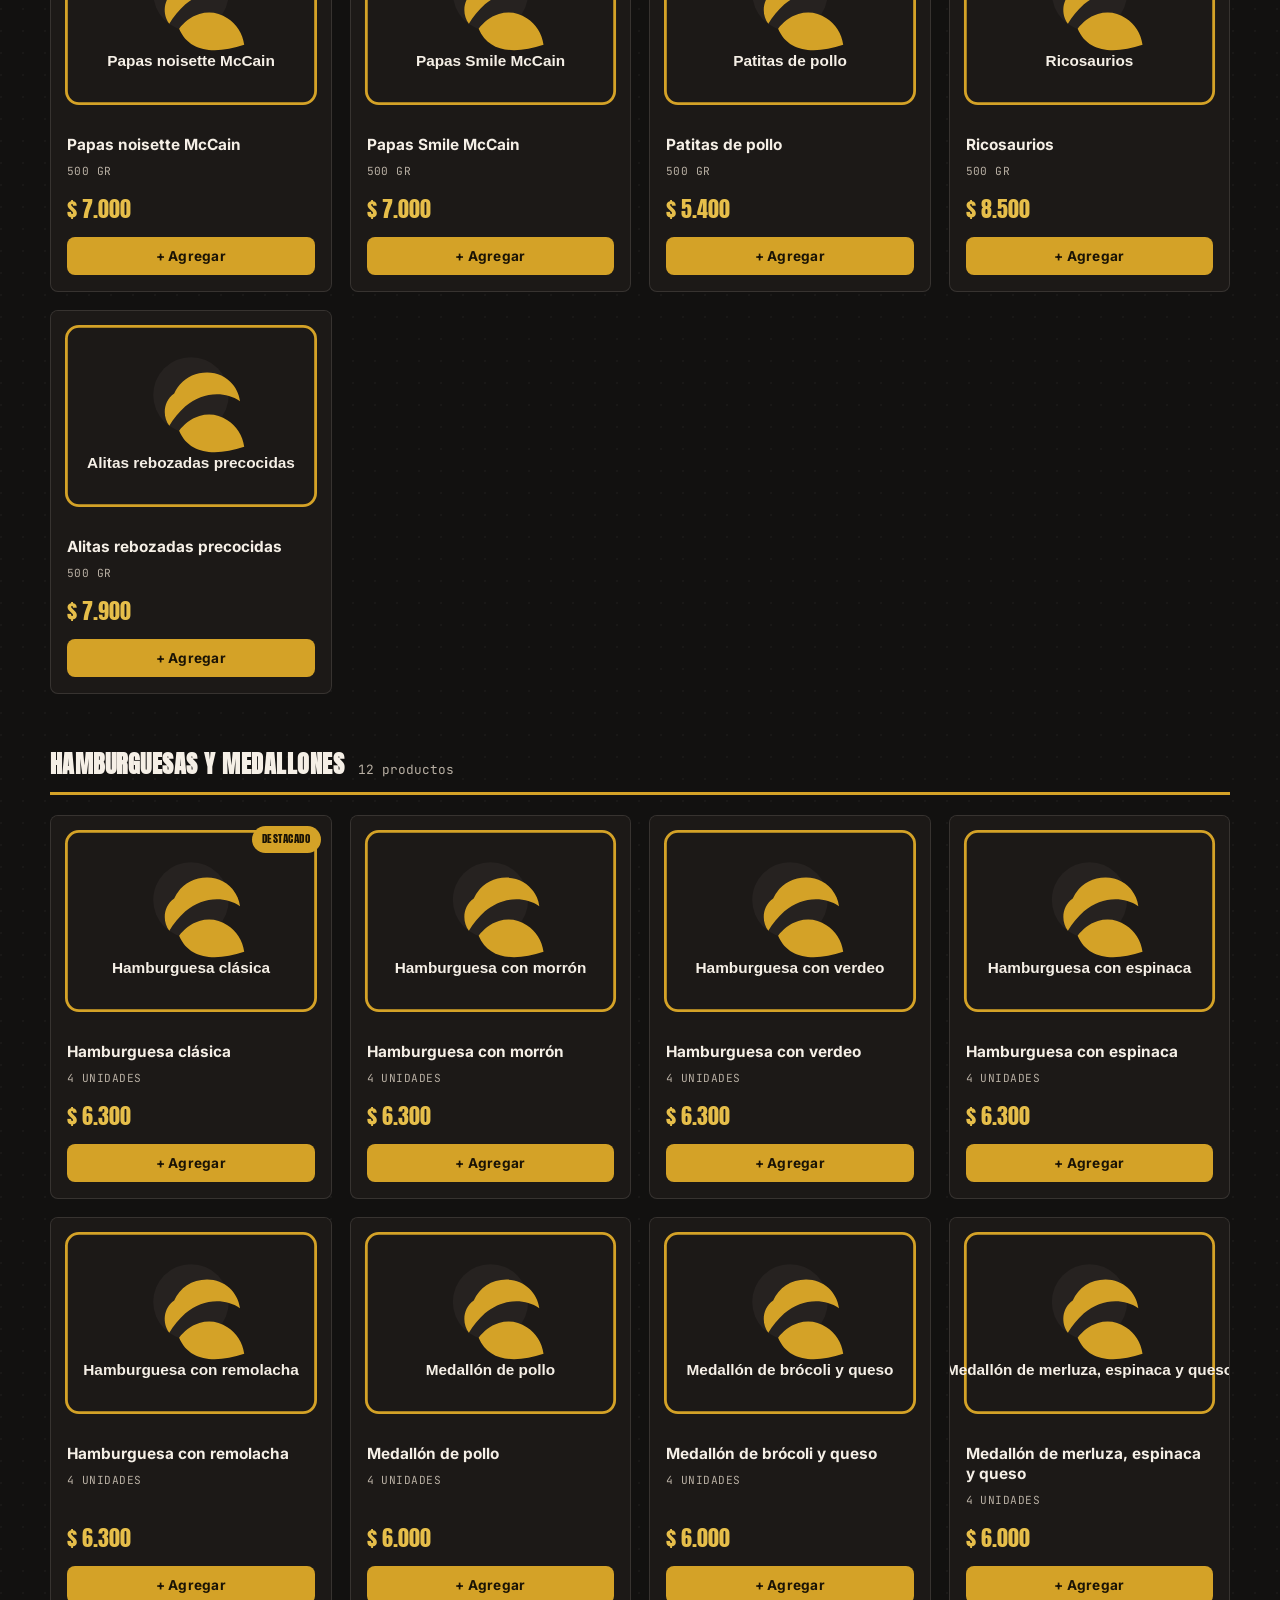
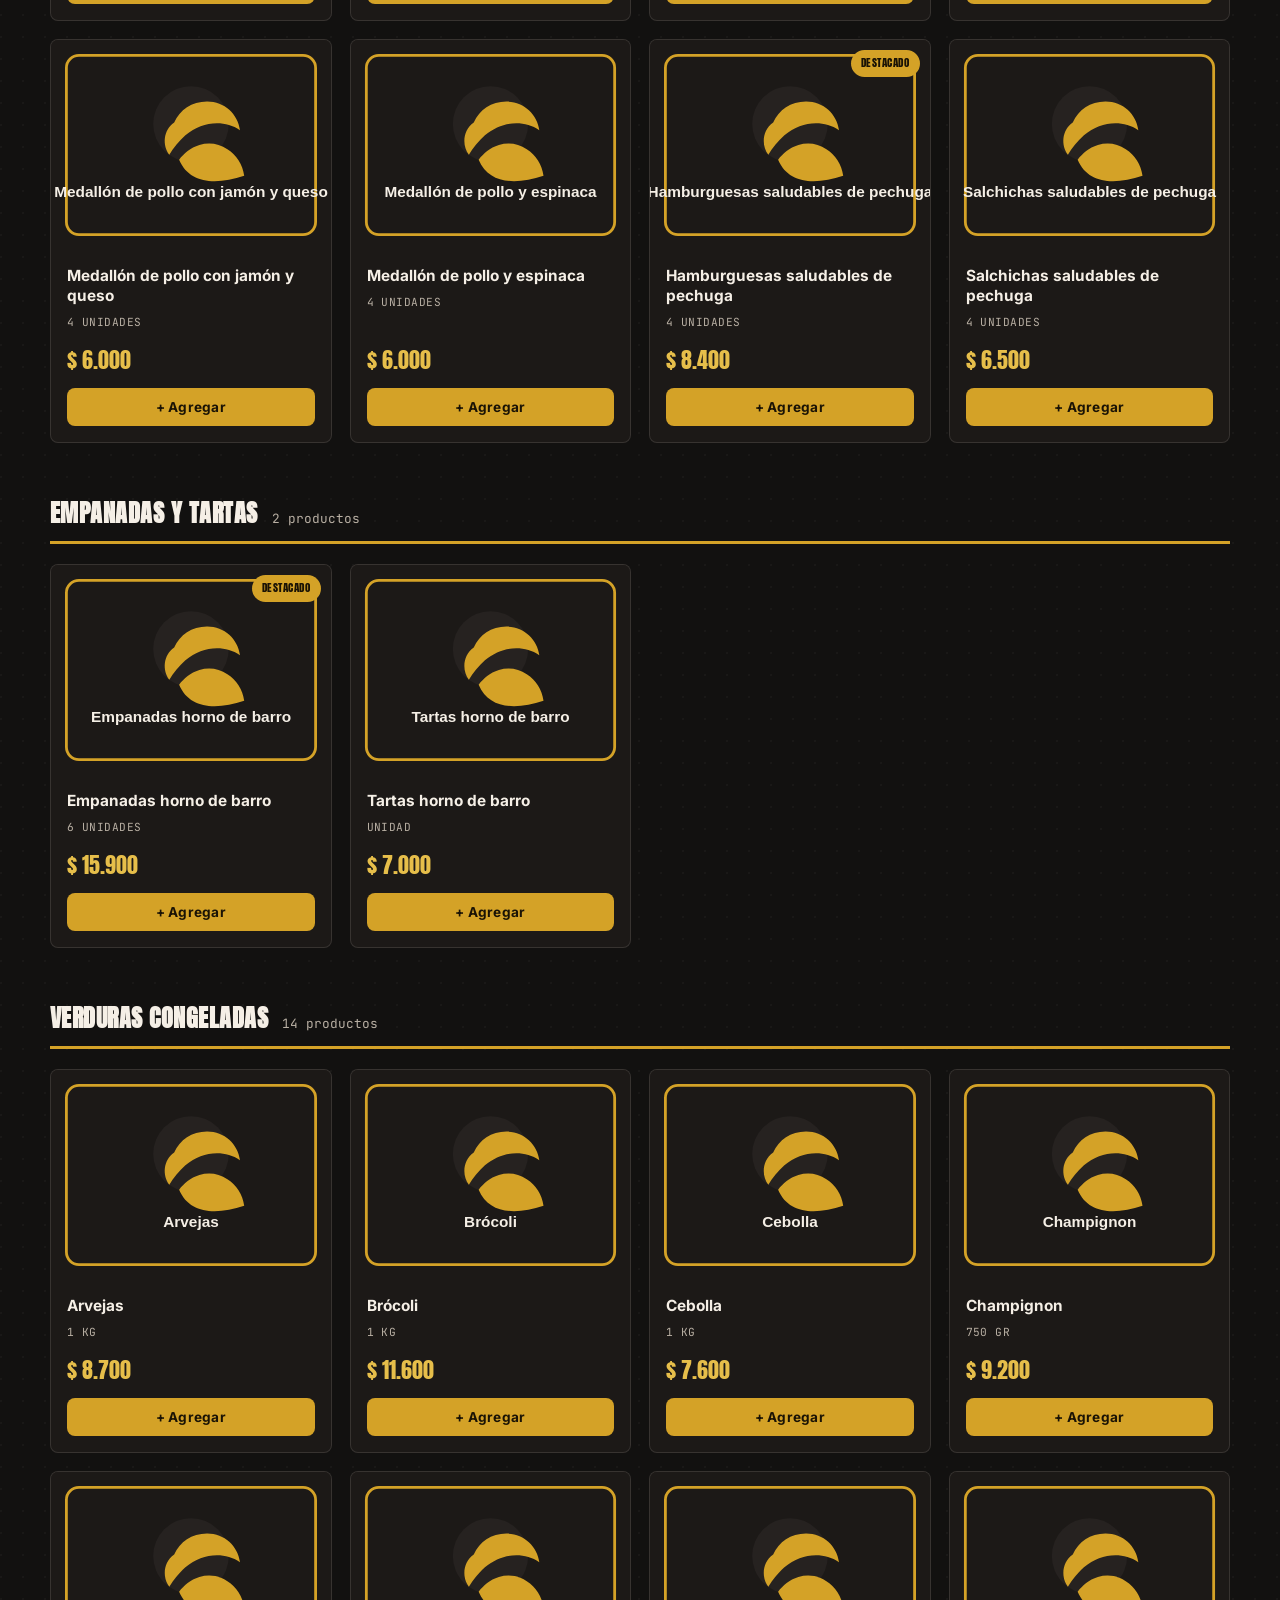
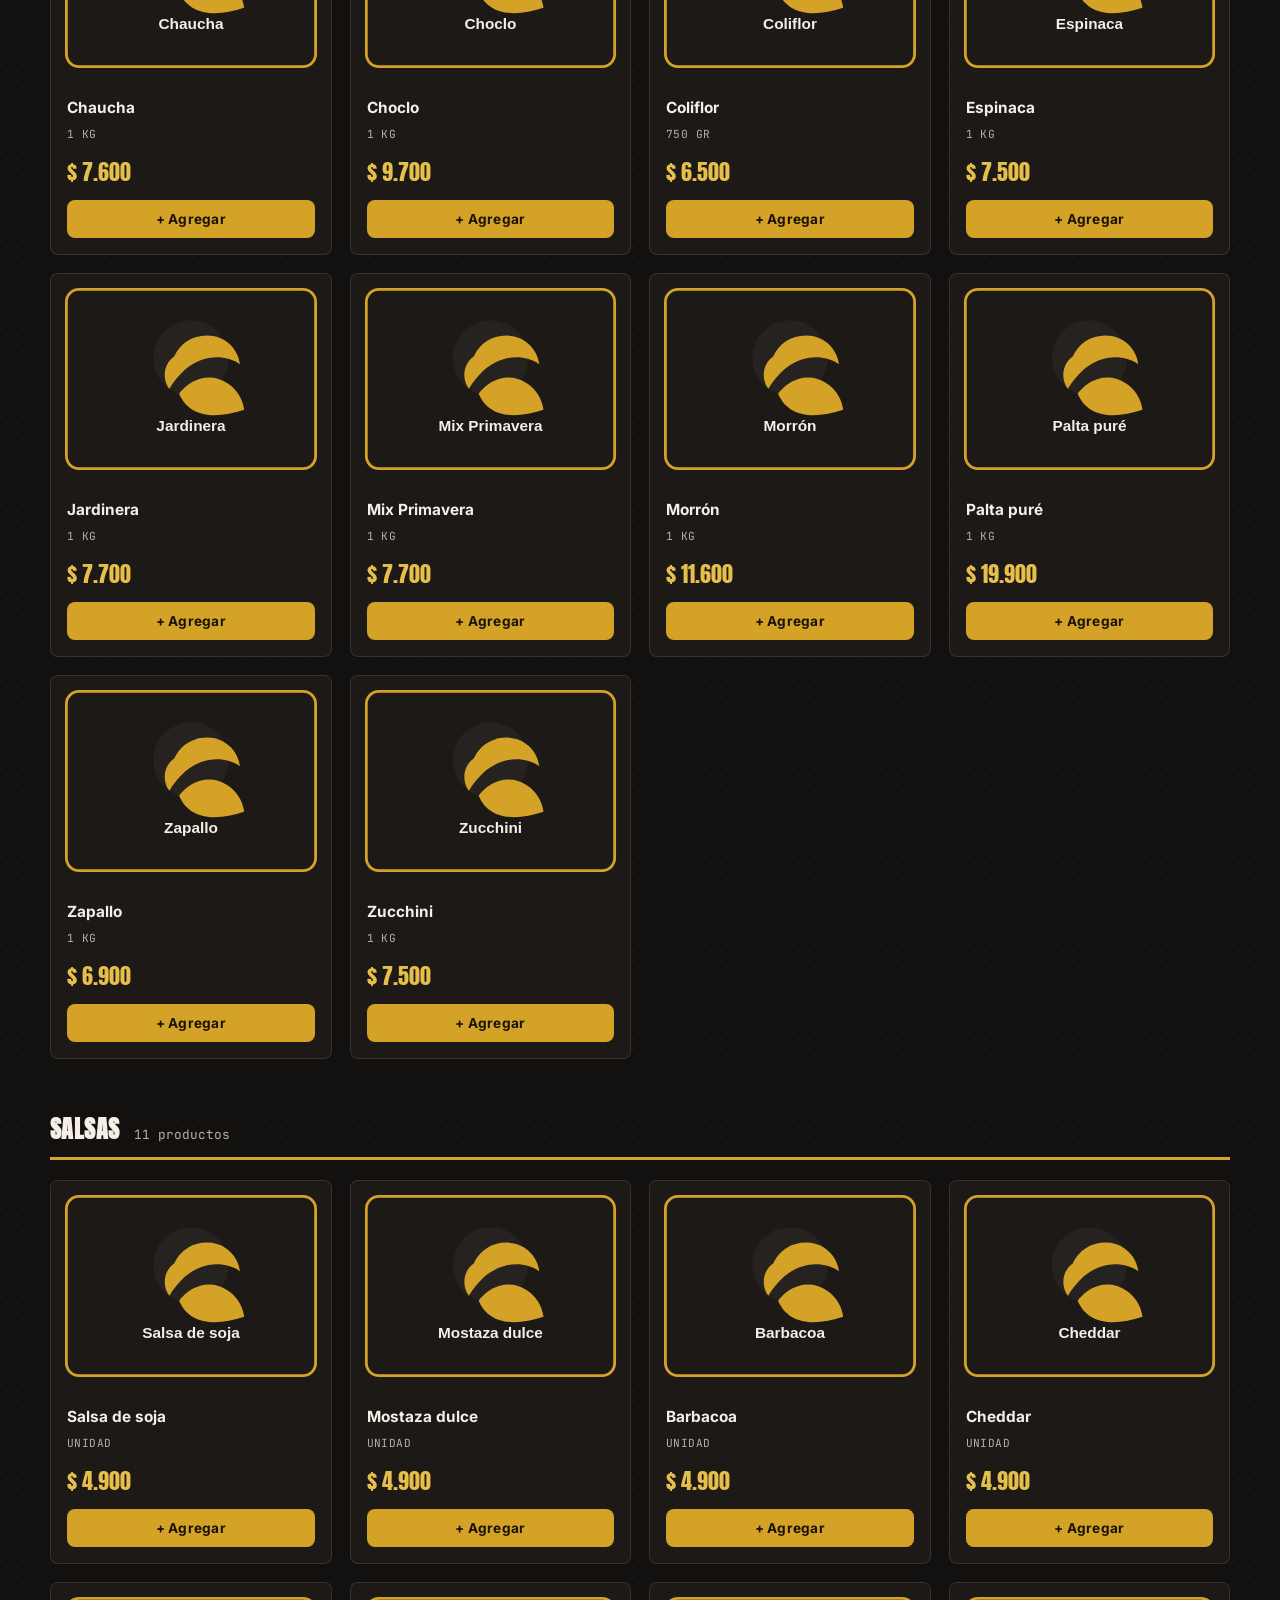
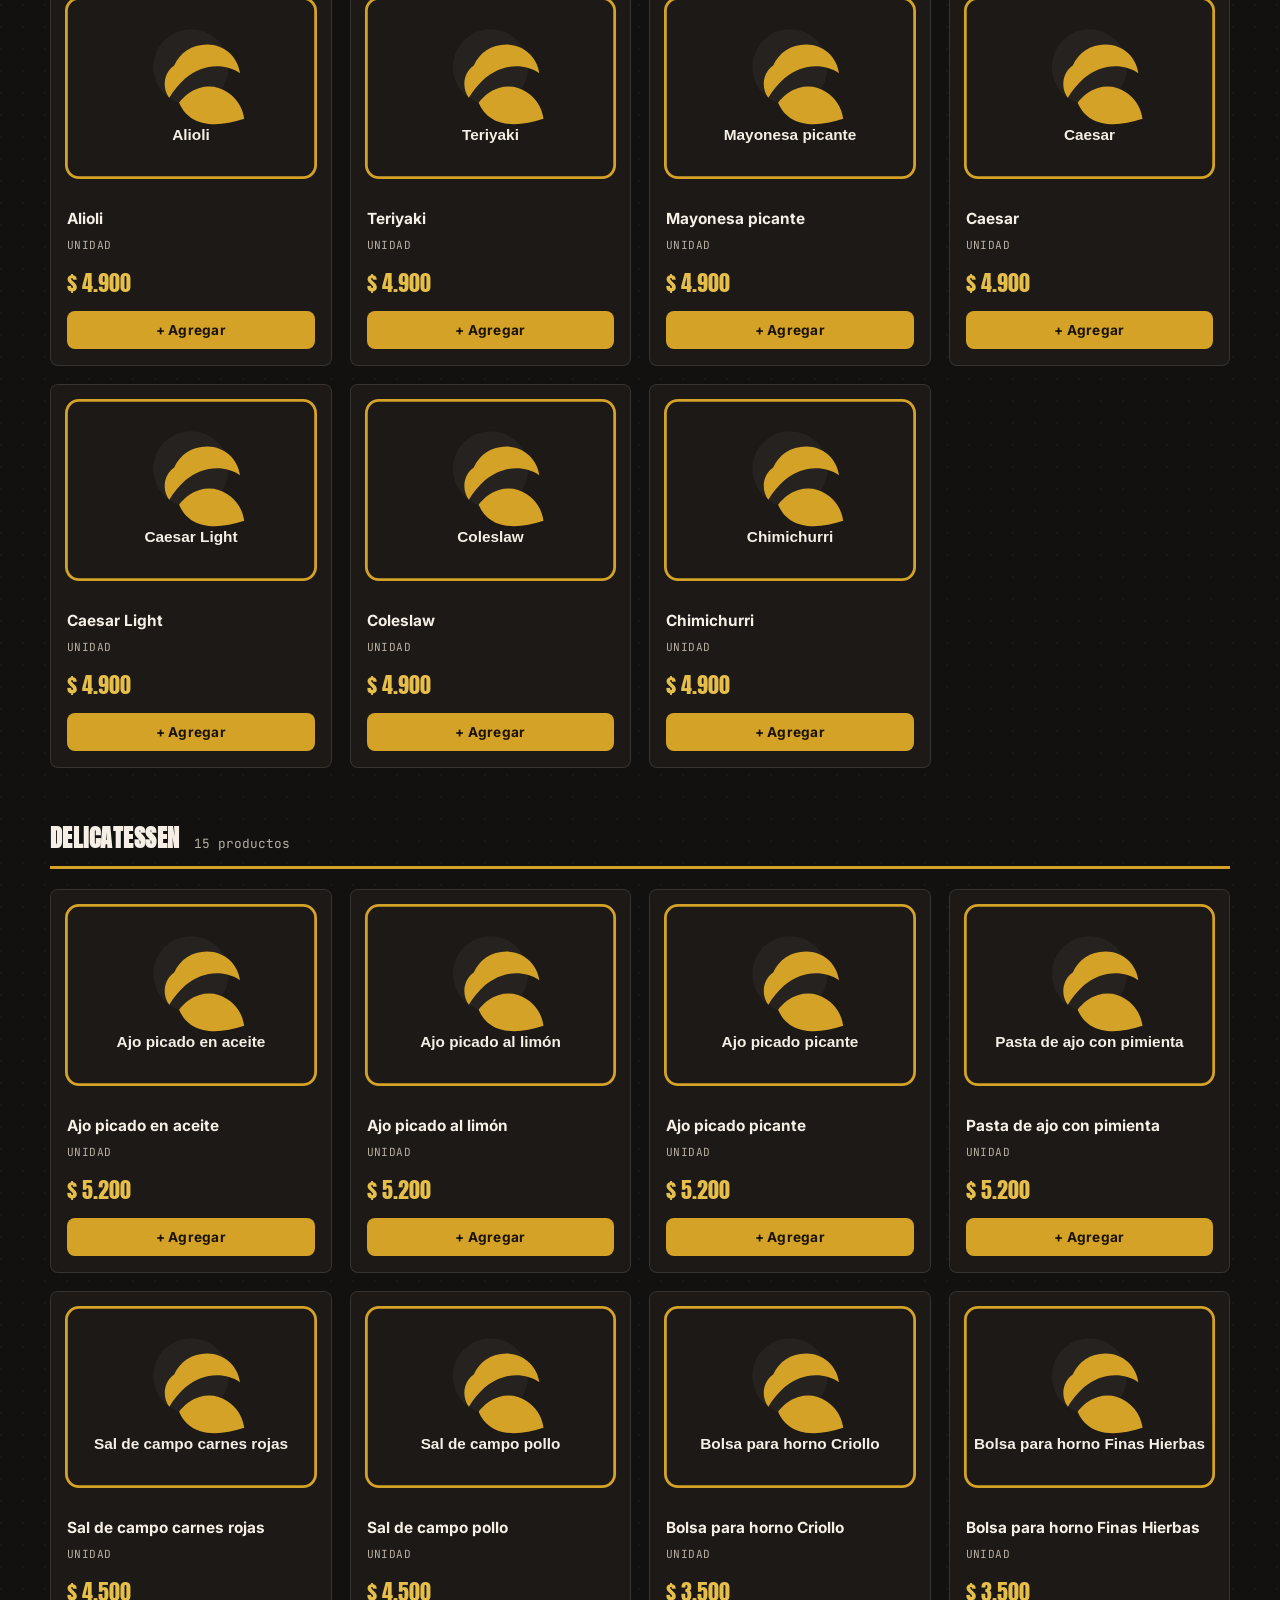
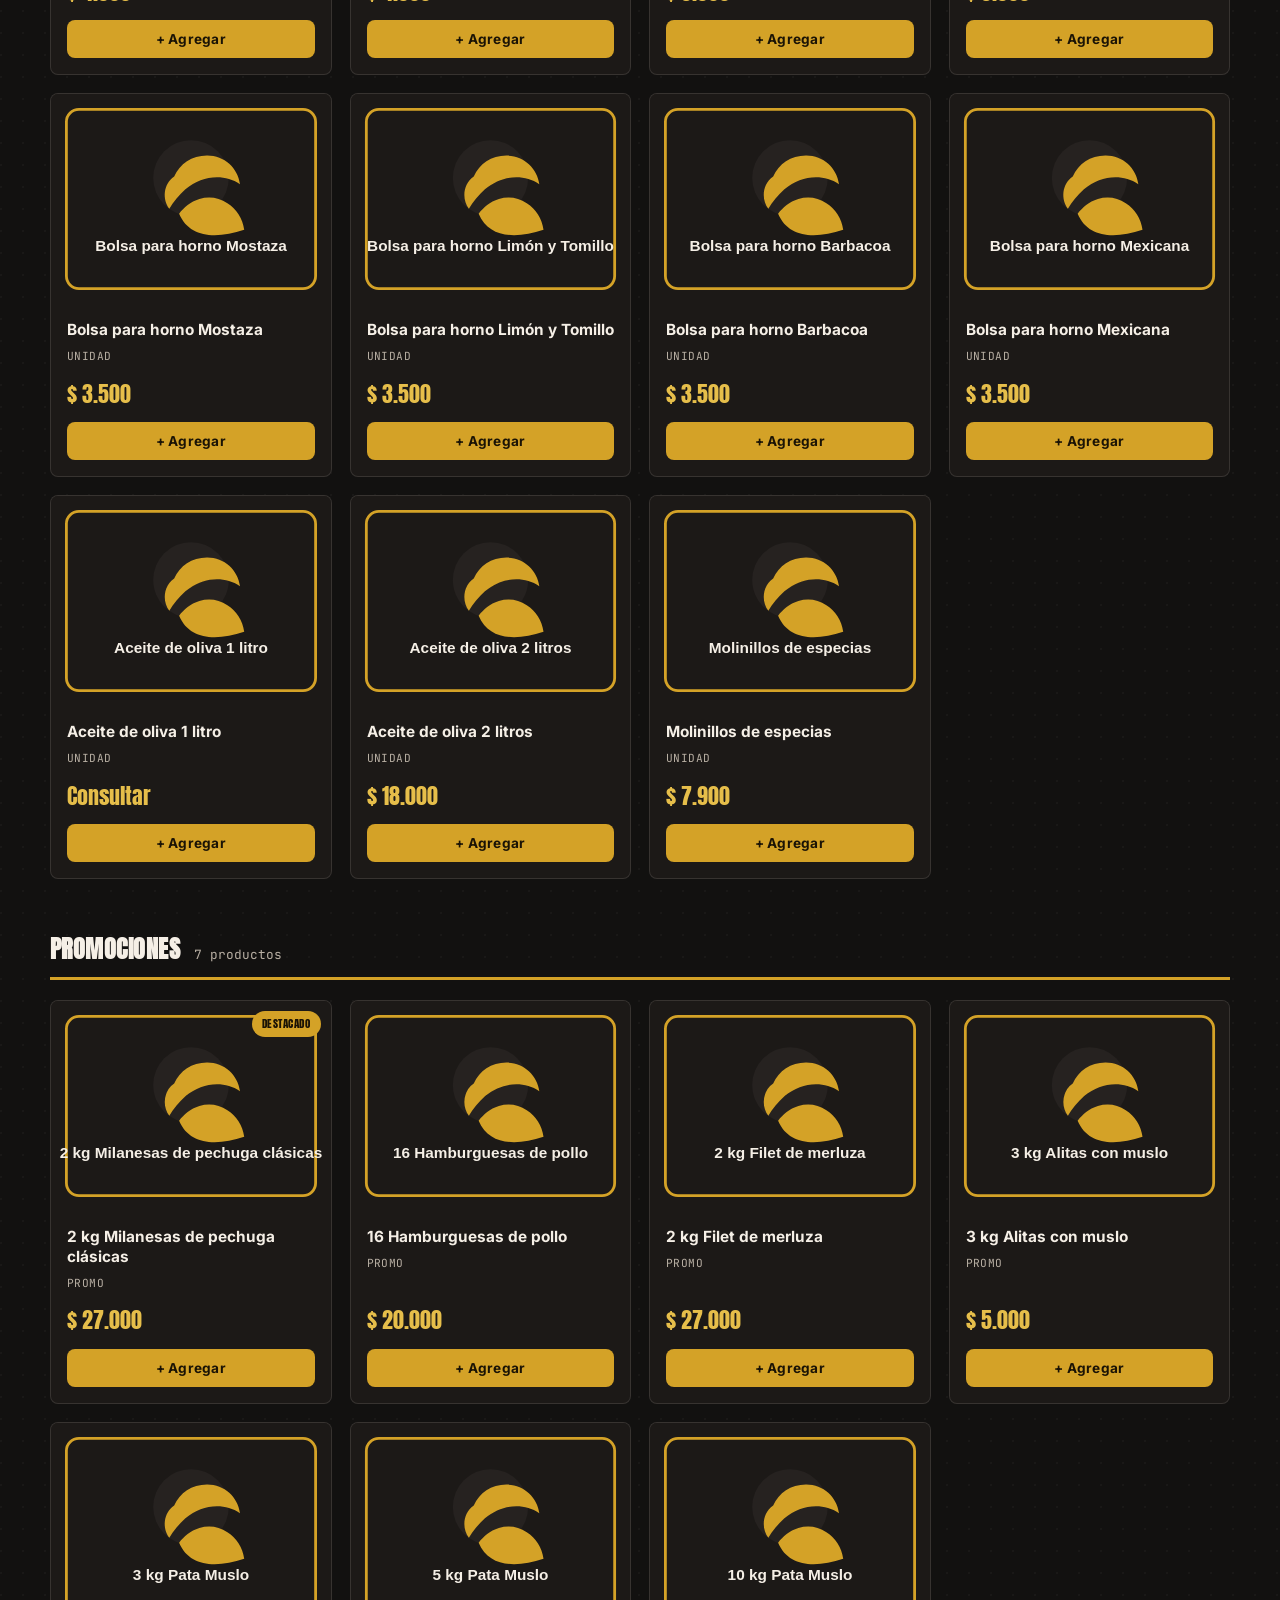
==== commit 92bd5845: "Actualizar logo y ajustes finales" ====
--- a/index.html
+++ b/index.html
@@ -18,7 +18,7 @@
   <div class="container">
     <div class="brand">
       <div class="brand-badge brand-badge-image">
-        <img src="img/logo.jpeg" alt="Almacén de Pollo" />
+        <img src="img/logo.png" alt="Almacén de Pollo" />
       </div>
       <div>
         <div class="brand-name">Almacén de Pollo</div>
--- a/css/styles.css
+++ b/css/styles.css
@@ -75,15 +75,21 @@
 }
 .brand{ display:flex; align-items:center; gap:12px; }
 .brand-badge{
-  width:46px; height:46px; border-radius:50%;
+  width:112px; height:112px; border-radius:50%;
   background: #fff;
   display:flex; align-items:center; justify-content:center;
-  flex-shrink:0; padding:7px;
+  flex-shrink:0; padding:10px;
   box-shadow: 0 0 0 2px var(--dorado);
   overflow:hidden;
 }
 .brand-badge svg{ width:100%; height:100%; }
-.brand-badge-image img{ width:100%; height:100%; object-fit:cover; display:block; }
+.brand-badge-image img{
+  width:100%; height:100%;
+  object-fit:contain;
+  object-position:center;
+  display:block;
+  background:#fff;
+}
 .brand-name{ font-family: var(--display); font-size:1.05rem; letter-spacing:0.03em; line-height:1.15; color:var(--texto); }
 .brand-tag{ font-family: var(--body); font-size:0.7rem; color: var(--dorado); text-transform: uppercase; letter-spacing: 0.1em; font-weight:600; }
 
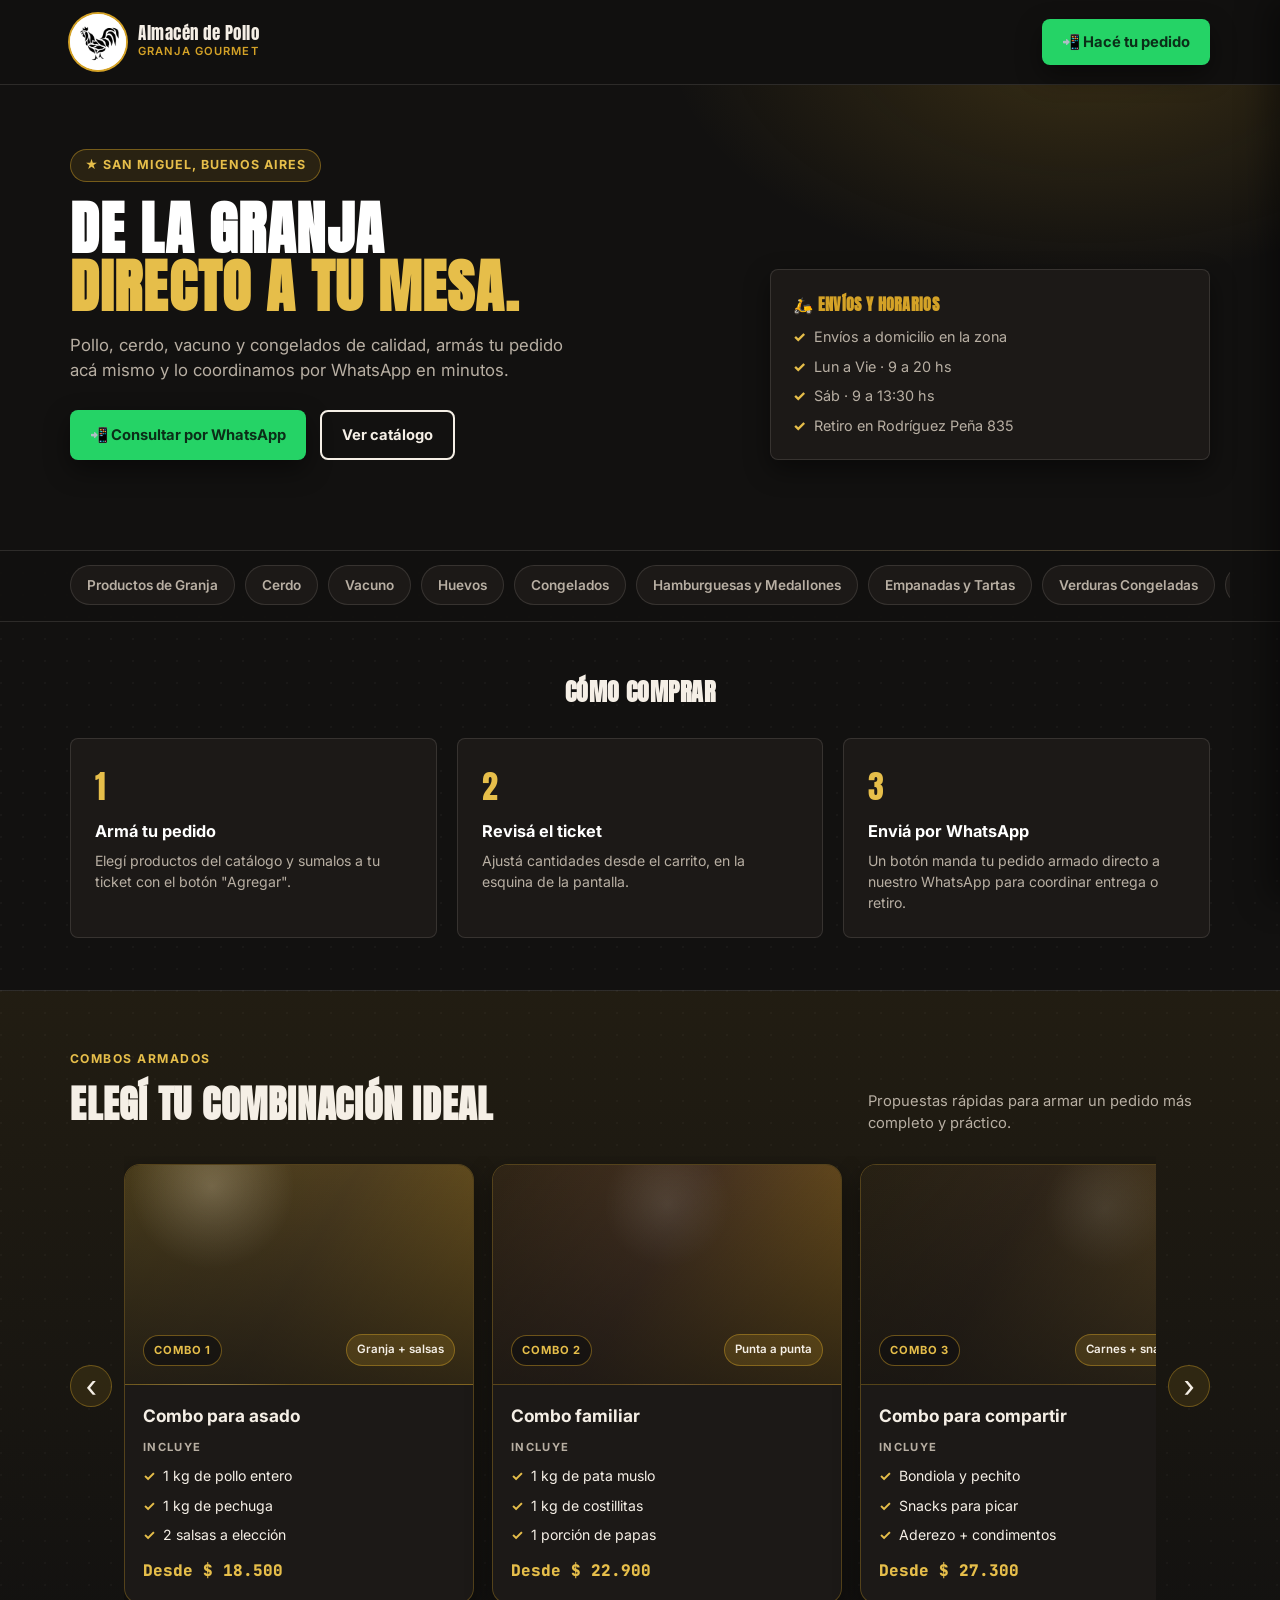
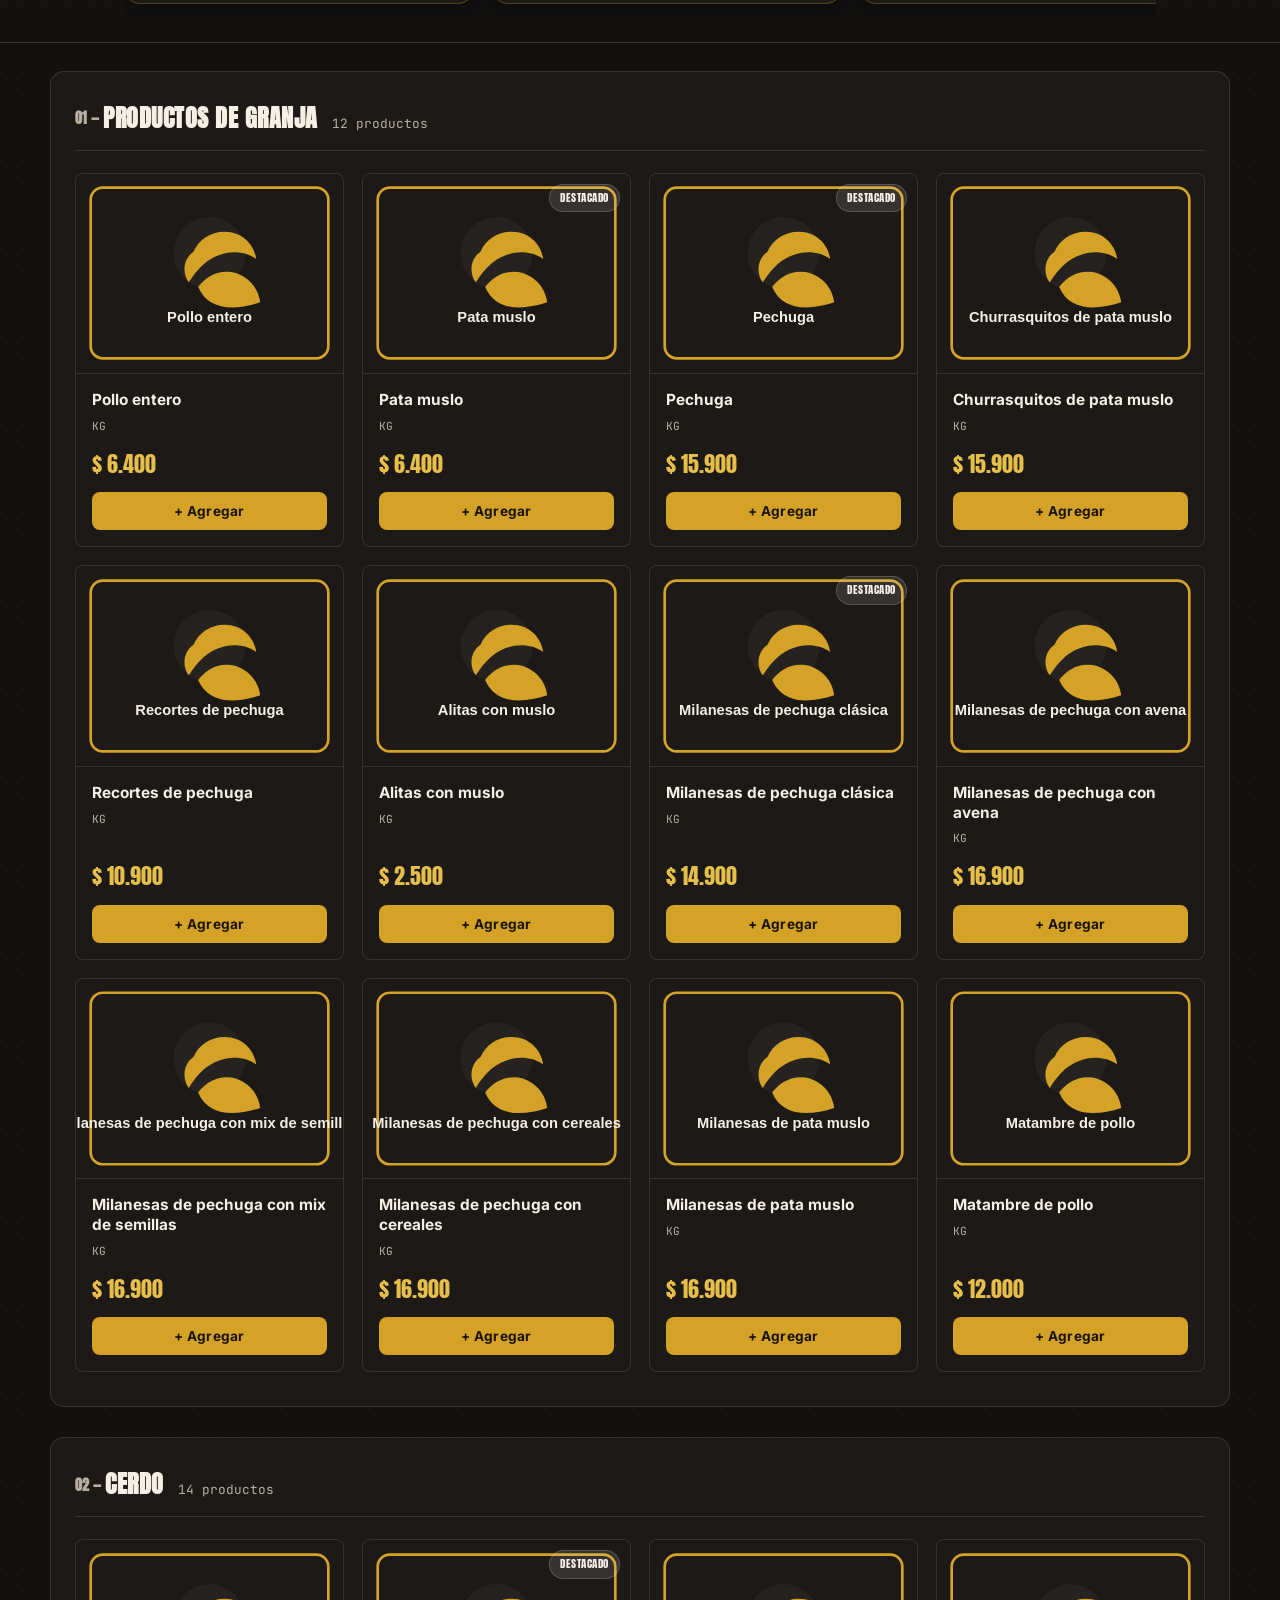
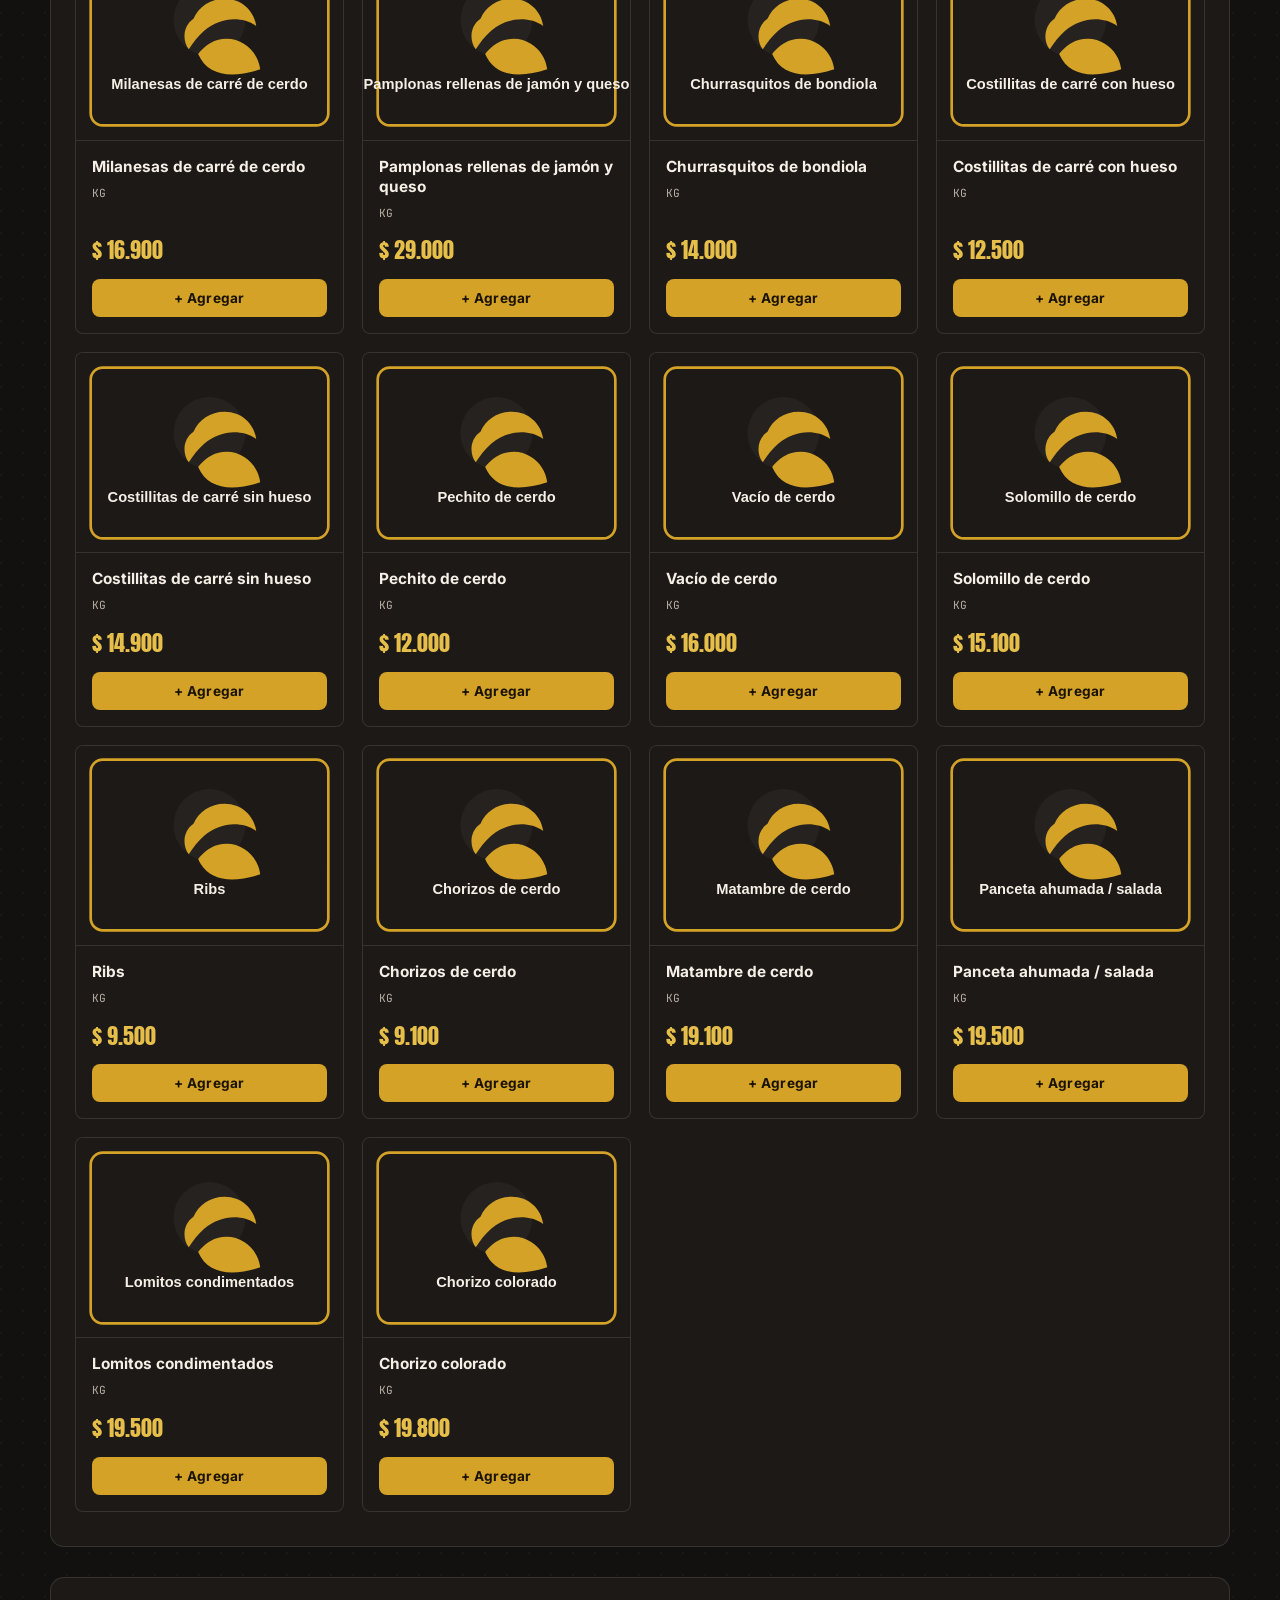
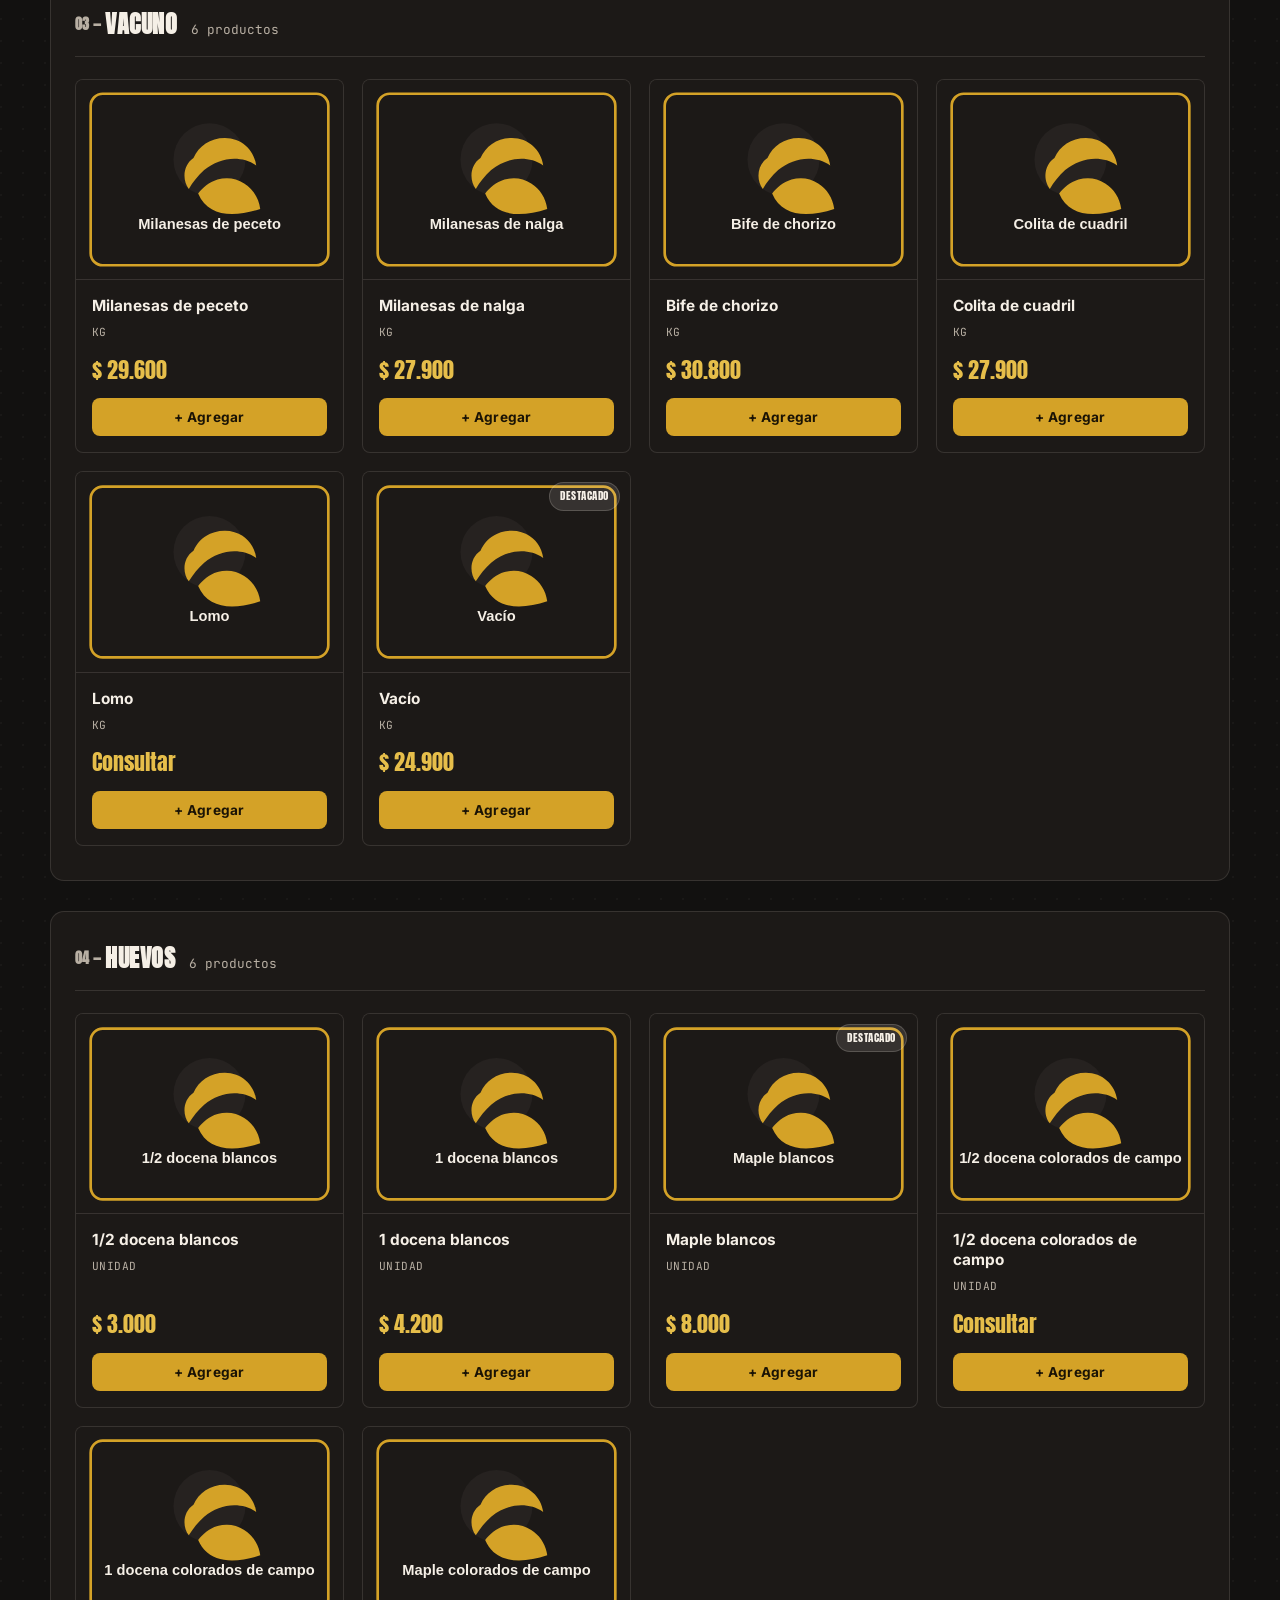
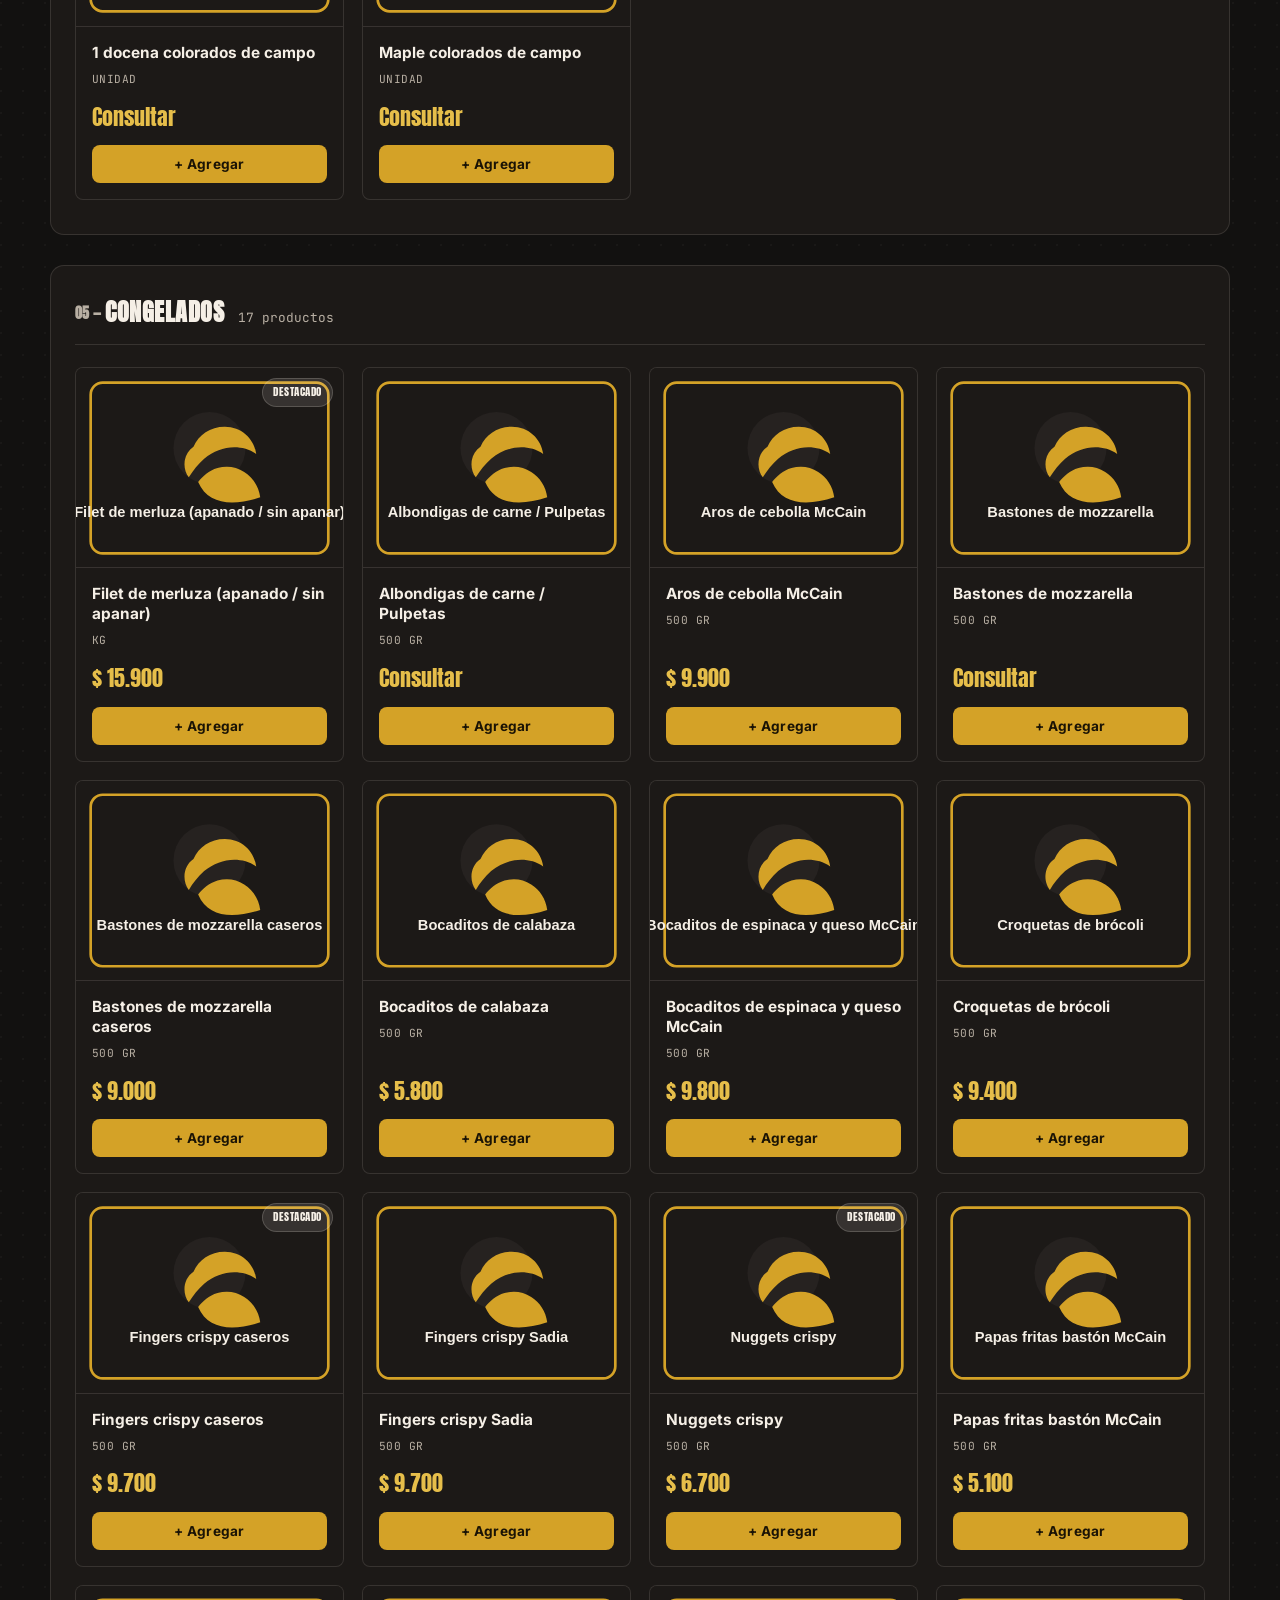
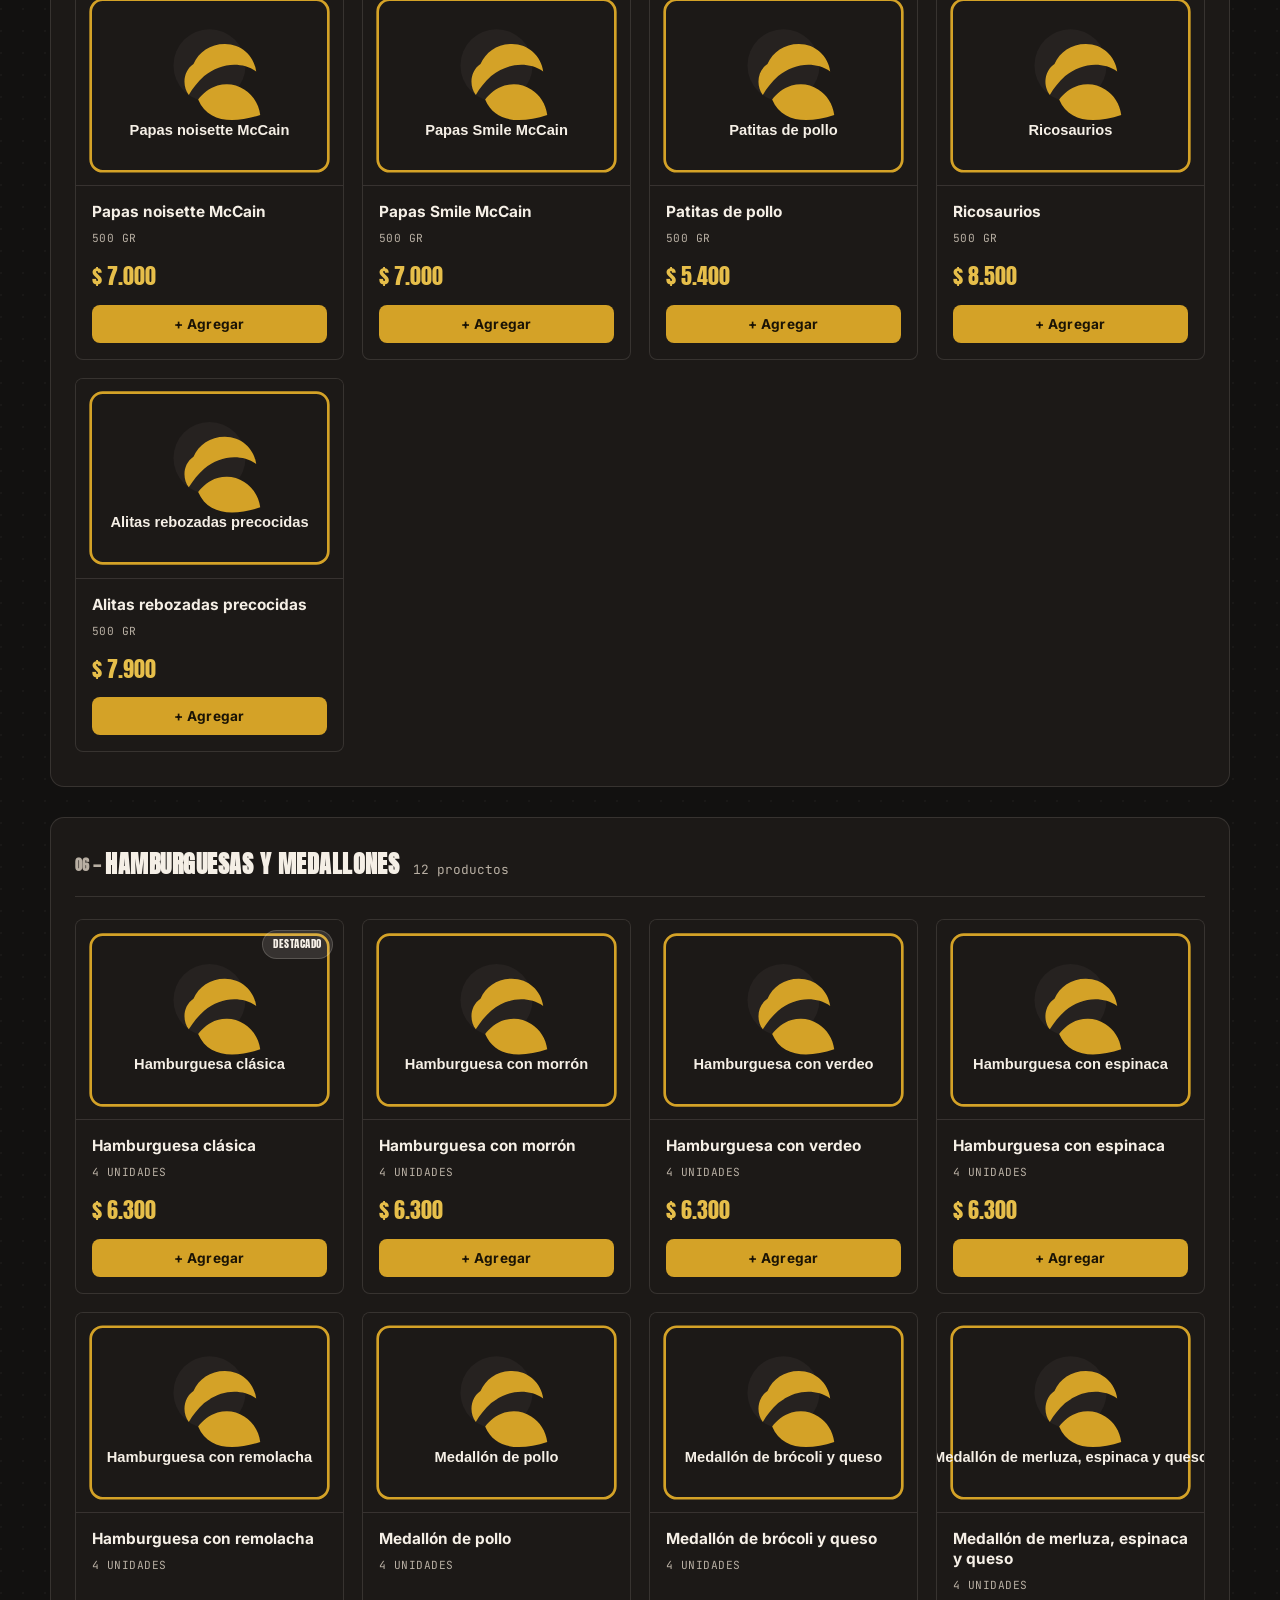
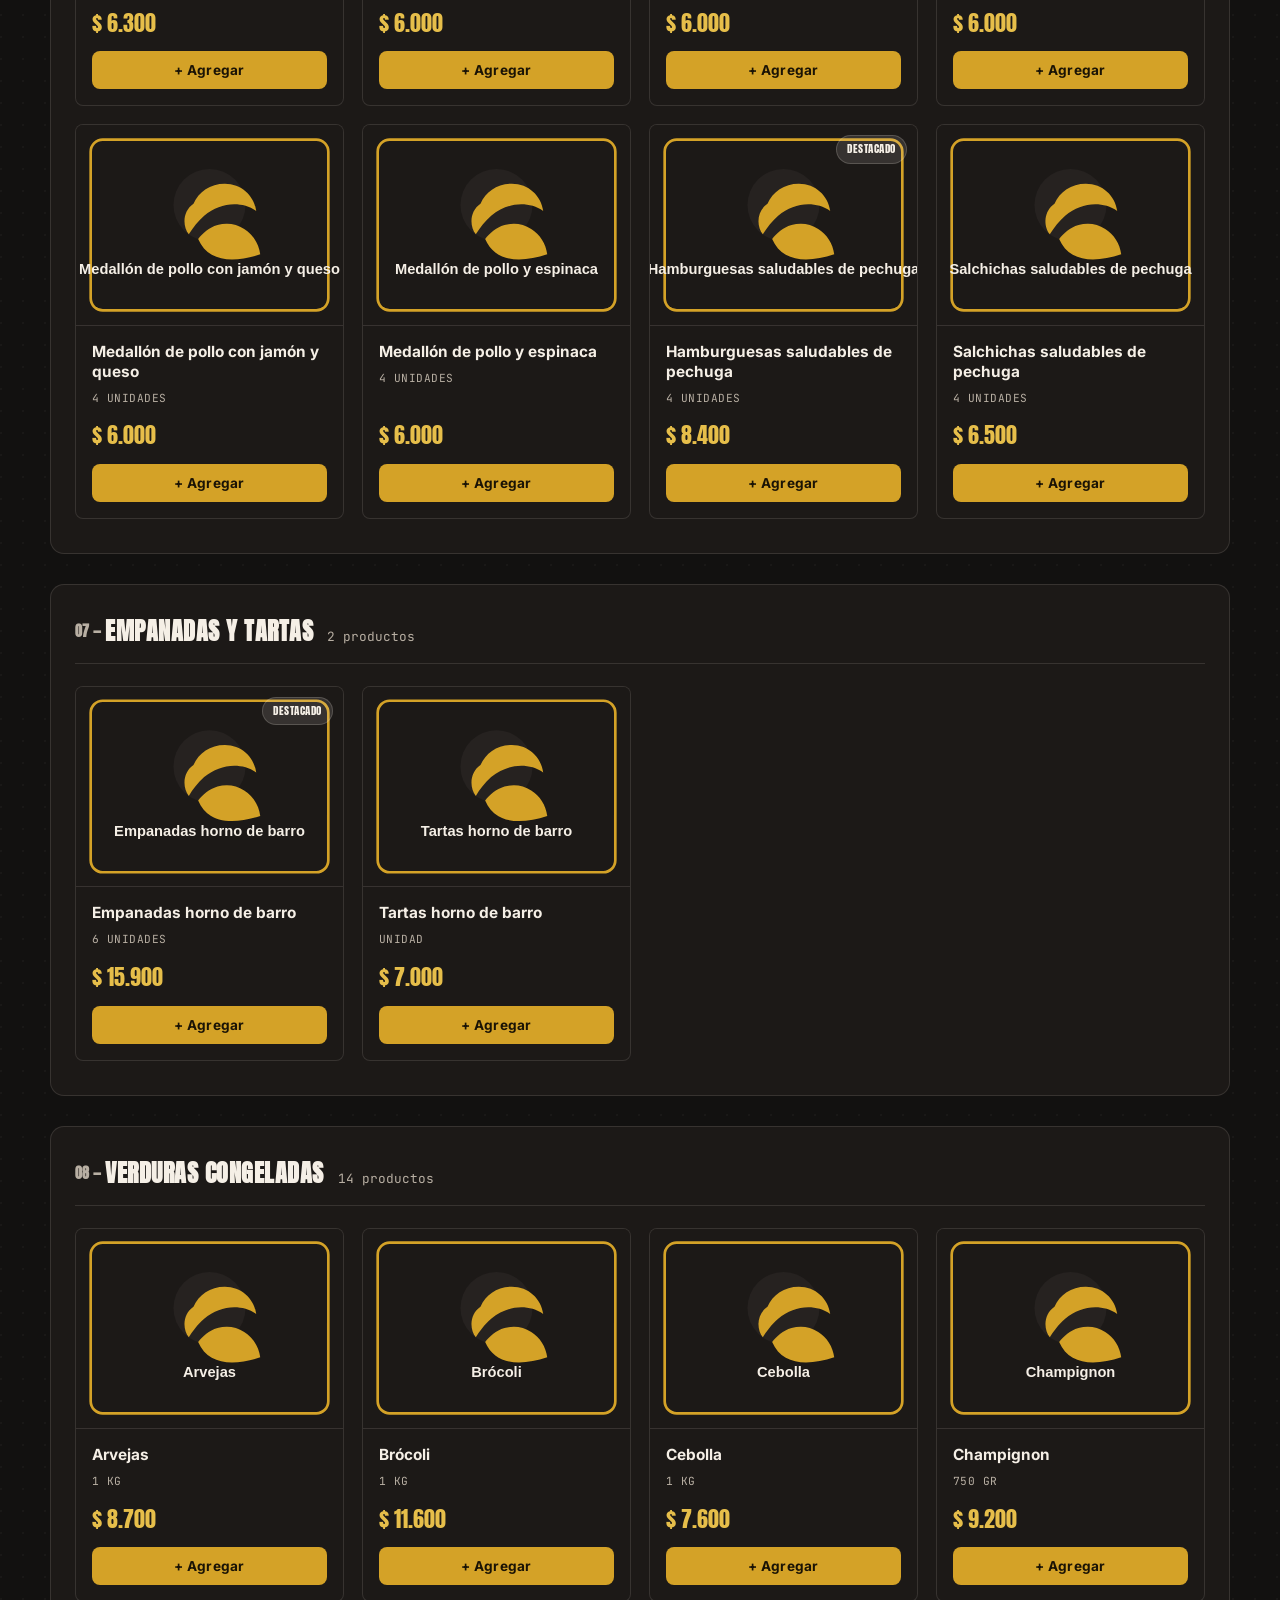
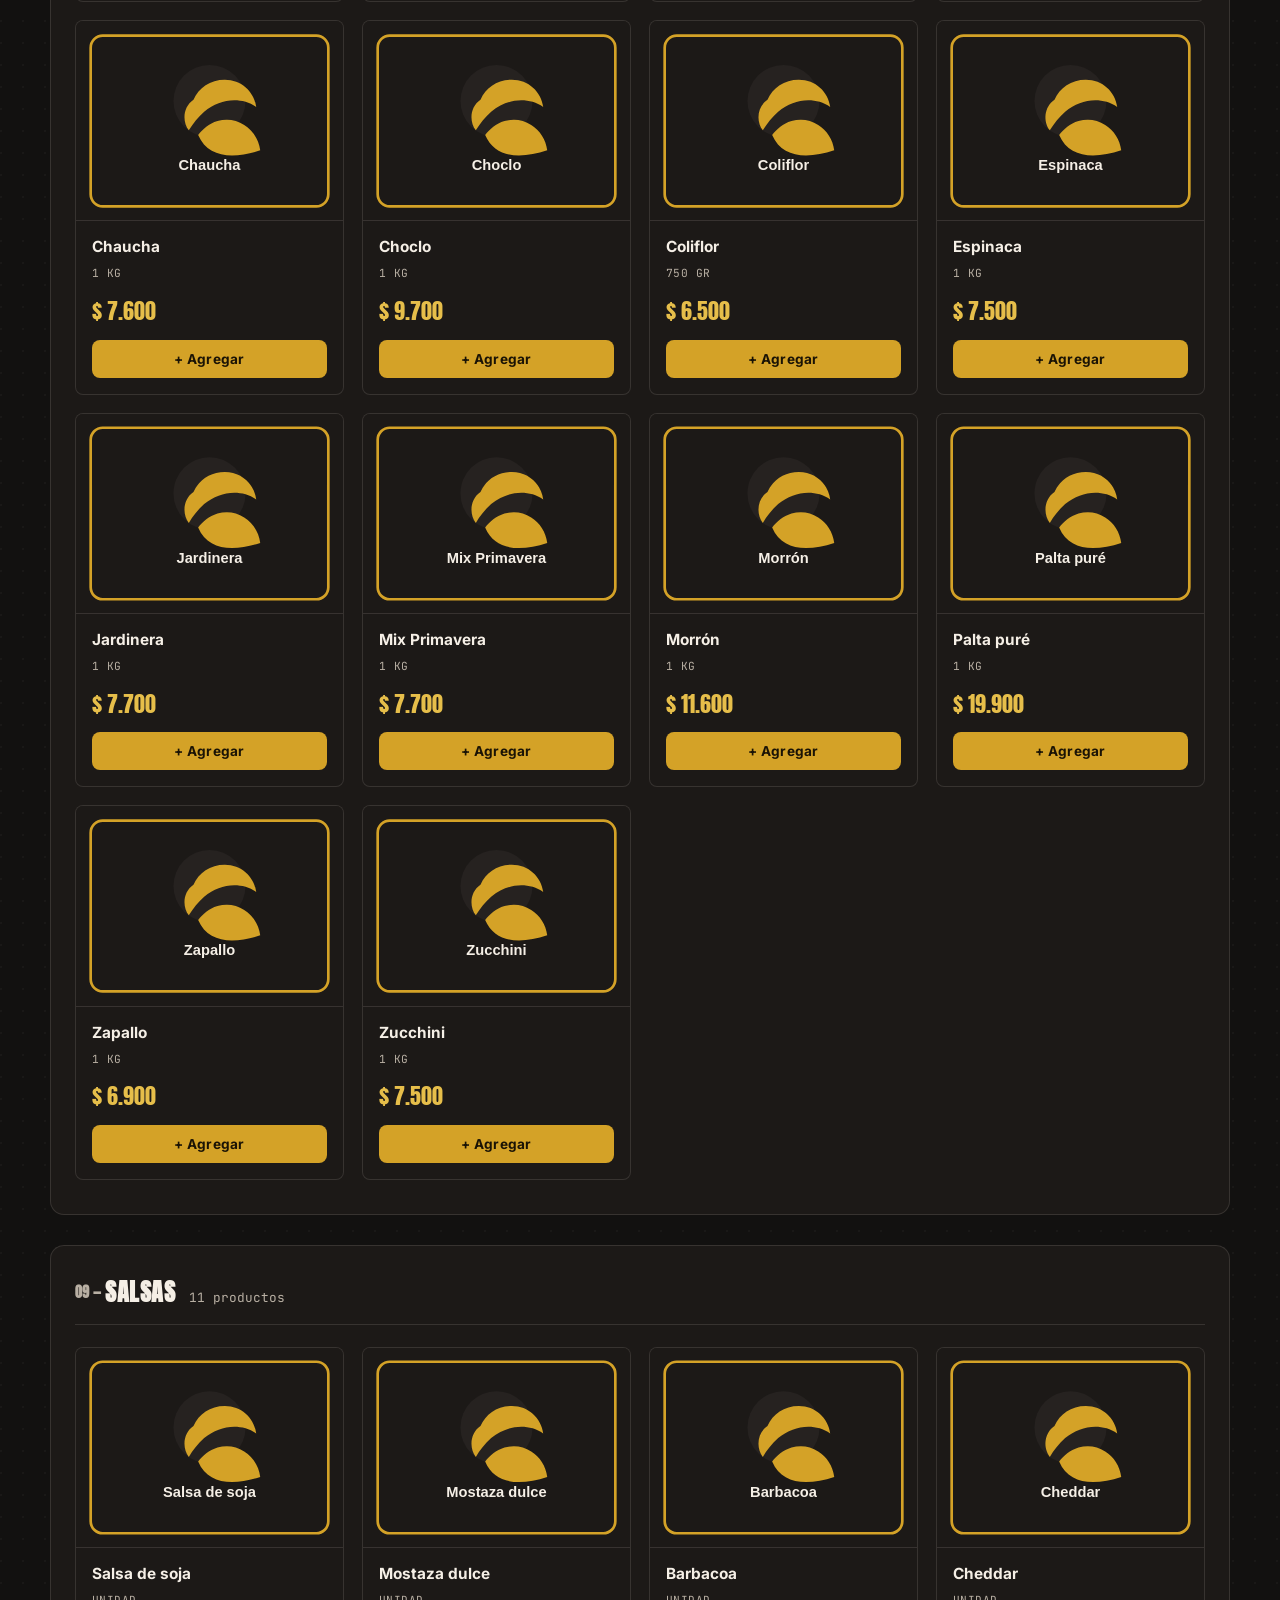
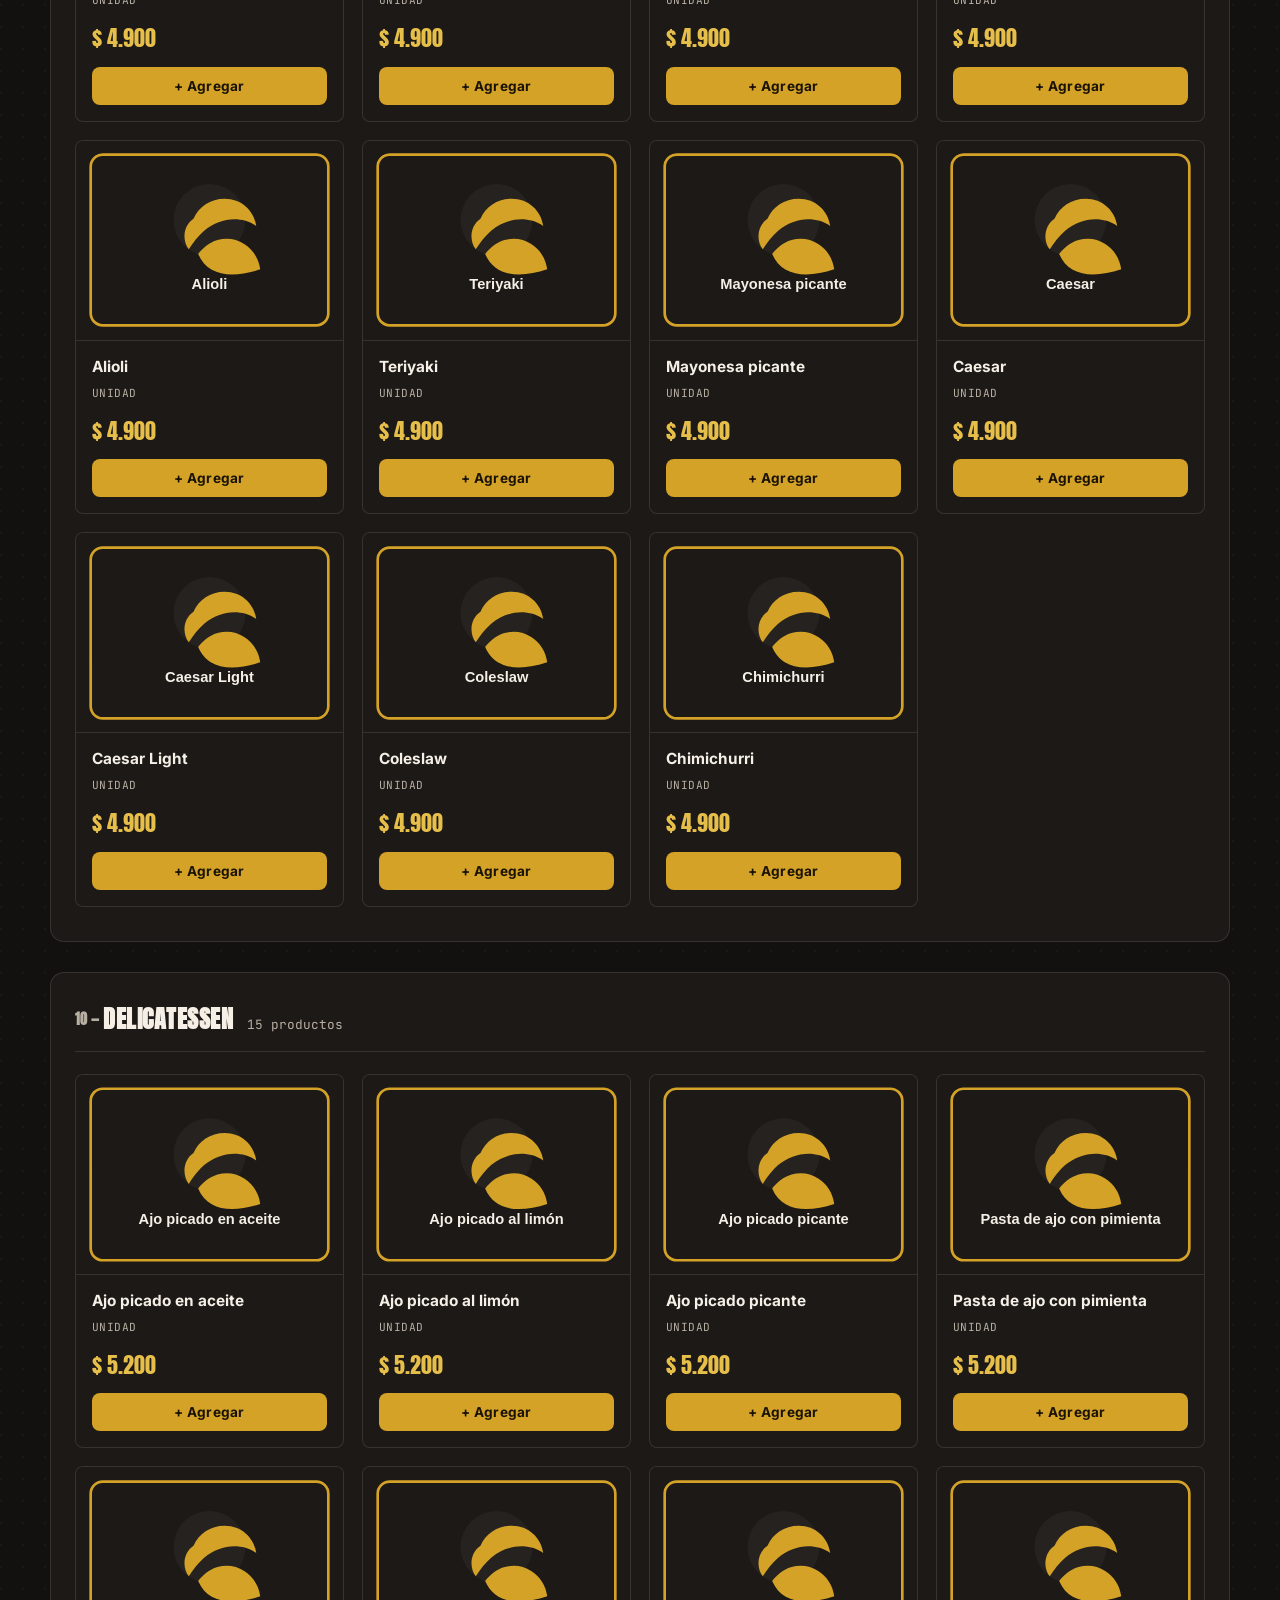
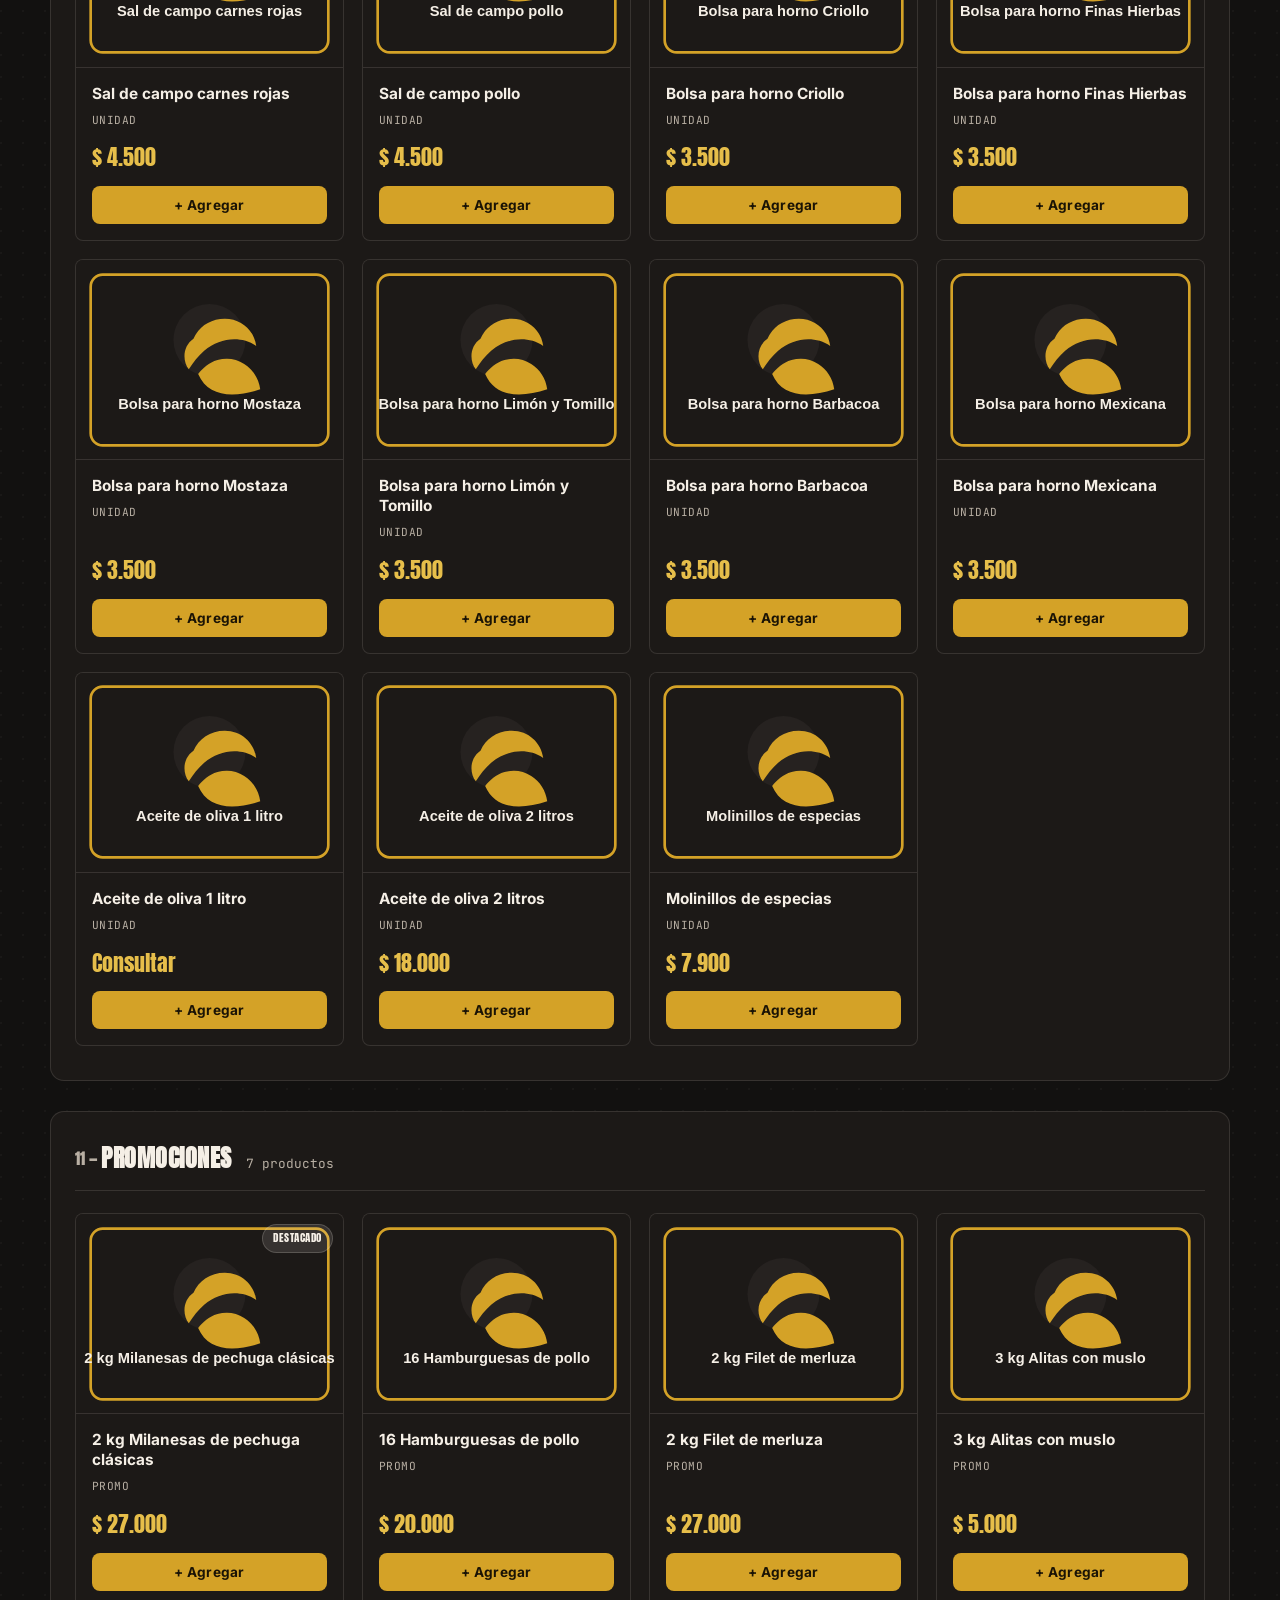
==== commit 13dd6f35: "Agregar detalle de combos" ====
--- a/index.html
+++ b/index.html
@@ -113,6 +113,7 @@
           </div>
           <div class="combo-info">
             <h3>Combo para asado</h3>
+            <div class="combo-incluye">Incluye</div>
             <ul>
               <li>1 kg de pollo entero</li>
               <li>1 kg de pechuga</li>
@@ -129,6 +130,7 @@
           </div>
           <div class="combo-info">
             <h3>Combo familiar</h3>
+            <div class="combo-incluye">Incluye</div>
             <ul>
               <li>1 kg de pata muslo</li>
               <li>1 kg de costillitas</li>
@@ -145,6 +147,7 @@
           </div>
           <div class="combo-info">
             <h3>Combo para compartir</h3>
+            <div class="combo-incluye">Incluye</div>
             <ul>
               <li>Bondiola y pechito</li>
               <li>Snacks para picar</li>
--- a/css/styles.css
+++ b/css/styles.css
@@ -75,20 +75,22 @@
 }
 .brand{ display:flex; align-items:center; gap:12px; }
 .brand-badge{
-  width:112px; height:112px; border-radius:50%;
+  width:56px; height:56px; border-radius:50%;
   background: #fff;
   display:flex; align-items:center; justify-content:center;
-  flex-shrink:0; padding:10px;
+  flex-shrink:0; padding:6px;
   box-shadow: 0 0 0 2px var(--dorado);
   overflow:hidden;
 }
 .brand-badge svg{ width:100%; height:100%; }
 .brand-badge-image img{
   width:100%; height:100%;
-  object-fit:contain;
+  object-fit:cover;
   object-position:center;
   display:block;
   background:#fff;
+  transform: scale(1.65);
+  transform-origin: center center;
 }
 .brand-name{ font-family: var(--display); font-size:1.05rem; letter-spacing:0.03em; line-height:1.15; color:var(--texto); }
 .brand-tag{ font-family: var(--body); font-size:0.7rem; color: var(--dorado); text-transform: uppercase; letter-spacing: 0.1em; font-weight:600; }
@@ -236,7 +238,11 @@
 .combo-info h3{
   font-family: var(--body); text-transform:none; letter-spacing:0; font-size:1.08rem; margin-bottom:10px;
 }
-.combo-info ul{ display:flex; flex-direction:column; gap:8px; color: var(--texto-suave); font-size:0.88rem; }
+.combo-incluye{
+  margin-bottom:10px; color: var(--texto-suave); font-size:0.7rem;
+  font-weight:700; letter-spacing:0.12em; text-transform:uppercase;
+}
+.combo-info ul{ display:flex; flex-direction:column; gap:8px; color: var(--texto); font-size:0.88rem; }
 .combo-info li::before{ content:"✓"; color: var(--dorado-claro); font-weight:700; margin-right:8px; }
 .combo-price{
   margin-top:14px; color: var(--dorado-claro); font-weight:800; font-family: var(--mono); font-size:1rem;
@@ -251,10 +257,26 @@
 /* ============================================
    CATÁLOGO
    ============================================ */
-.catalogo{ padding: 28px 0 20px; }
-.cat-section{ margin-bottom: 52px; scroll-margin-top: 150px; }
-.cat-section-head{ display:flex; align-items:baseline; gap:14px; margin-bottom:20px; border-bottom:3px solid var(--dorado); padding-bottom:10px; }
+.catalogo{ counter-reset: categoria; padding: 28px 0 20px; }
+.cat-section{
+  margin-bottom: 30px; scroll-margin-top: 150px;
+  background: var(--bg-elev);
+  border: 1px solid var(--linea);
+  border-radius: 14px;
+  padding: 28px 24px 34px;
+}
+.cat-section-head{
+  display:flex; align-items:baseline; gap:14px; margin-bottom:22px;
+  border-bottom:1px solid var(--linea); padding-bottom:14px;
+  counter-increment: categoria;
+}
 .cat-section-head h2{ font-size:1.5rem; }
+.cat-section-head h2::before{
+  content: counter(categoria, decimal-leading-zero) " — ";
+  color: var(--texto-suave);
+  font-size: 0.6em;
+  vertical-align: middle;
+}
 .cat-section-head .cat-count{ font-family: var(--mono); font-size:0.8rem; color: var(--texto-suave); }
 
 .grid{ display:grid; grid-template-columns: repeat(auto-fill, minmax(240px,1fr)); gap:18px; }
@@ -266,11 +288,12 @@
   position:relative;
   transition: border-color 0.15s ease, transform 0.15s ease;
 }
-.card:hover{ border-color: var(--dorado); transform: translateY(-3px); }
+.card:hover{ border-color: rgba(245,239,230,0.35); transform: translateY(-3px); }
 
 .card-img{
   width:100%; aspect-ratio: 4 / 3;
   background: var(--bg-elev-2);
+  border-bottom: 1px solid rgba(245,239,230,0.08);
   display:flex; align-items:center; justify-content:center;
   overflow:hidden; position:relative;
 }
@@ -296,19 +319,20 @@
 
 .stepper{
   display:flex; align-items:center; justify-content:space-between;
-  background: var(--bg-elev-2); border:1.5px solid var(--dorado); border-radius: var(--radius);
+  background: var(--bg-elev-2); border:1.5px solid rgba(245,239,230,0.25); border-radius: var(--radius);
   width:100%; padding:4px; margin-top:4px;
 }
 .stepper button{
-  width:32px; height:32px; border-radius:5px; background:var(--dorado); color:#1A1305; font-size:1.1rem; font-weight:800;
+  width:32px; height:32px; border-radius:5px; background:rgba(245,239,230,0.12); color:#fff; font-size:1.1rem; font-weight:800;
   display:flex; align-items:center; justify-content:center;
 }
-.stepper button:hover{ background: var(--dorado-claro); }
+.stepper button:hover{ background: rgba(245,239,230,0.22); }
 .stepper .qty-value{ font-family: var(--mono); font-weight:700; font-size:0.95rem; }
 
 .badge-promo{
   position:absolute; top:10px; right:10px; z-index:2;
-  background: var(--dorado); color:#1A1305;
+  background: rgba(245,239,230,0.12); color: var(--texto);
+  border: 1px solid rgba(245,239,230,0.18);
   font-family: var(--display); font-size:0.68rem; letter-spacing:0.05em;
   padding:5px 10px; border-radius:999px;
 }
